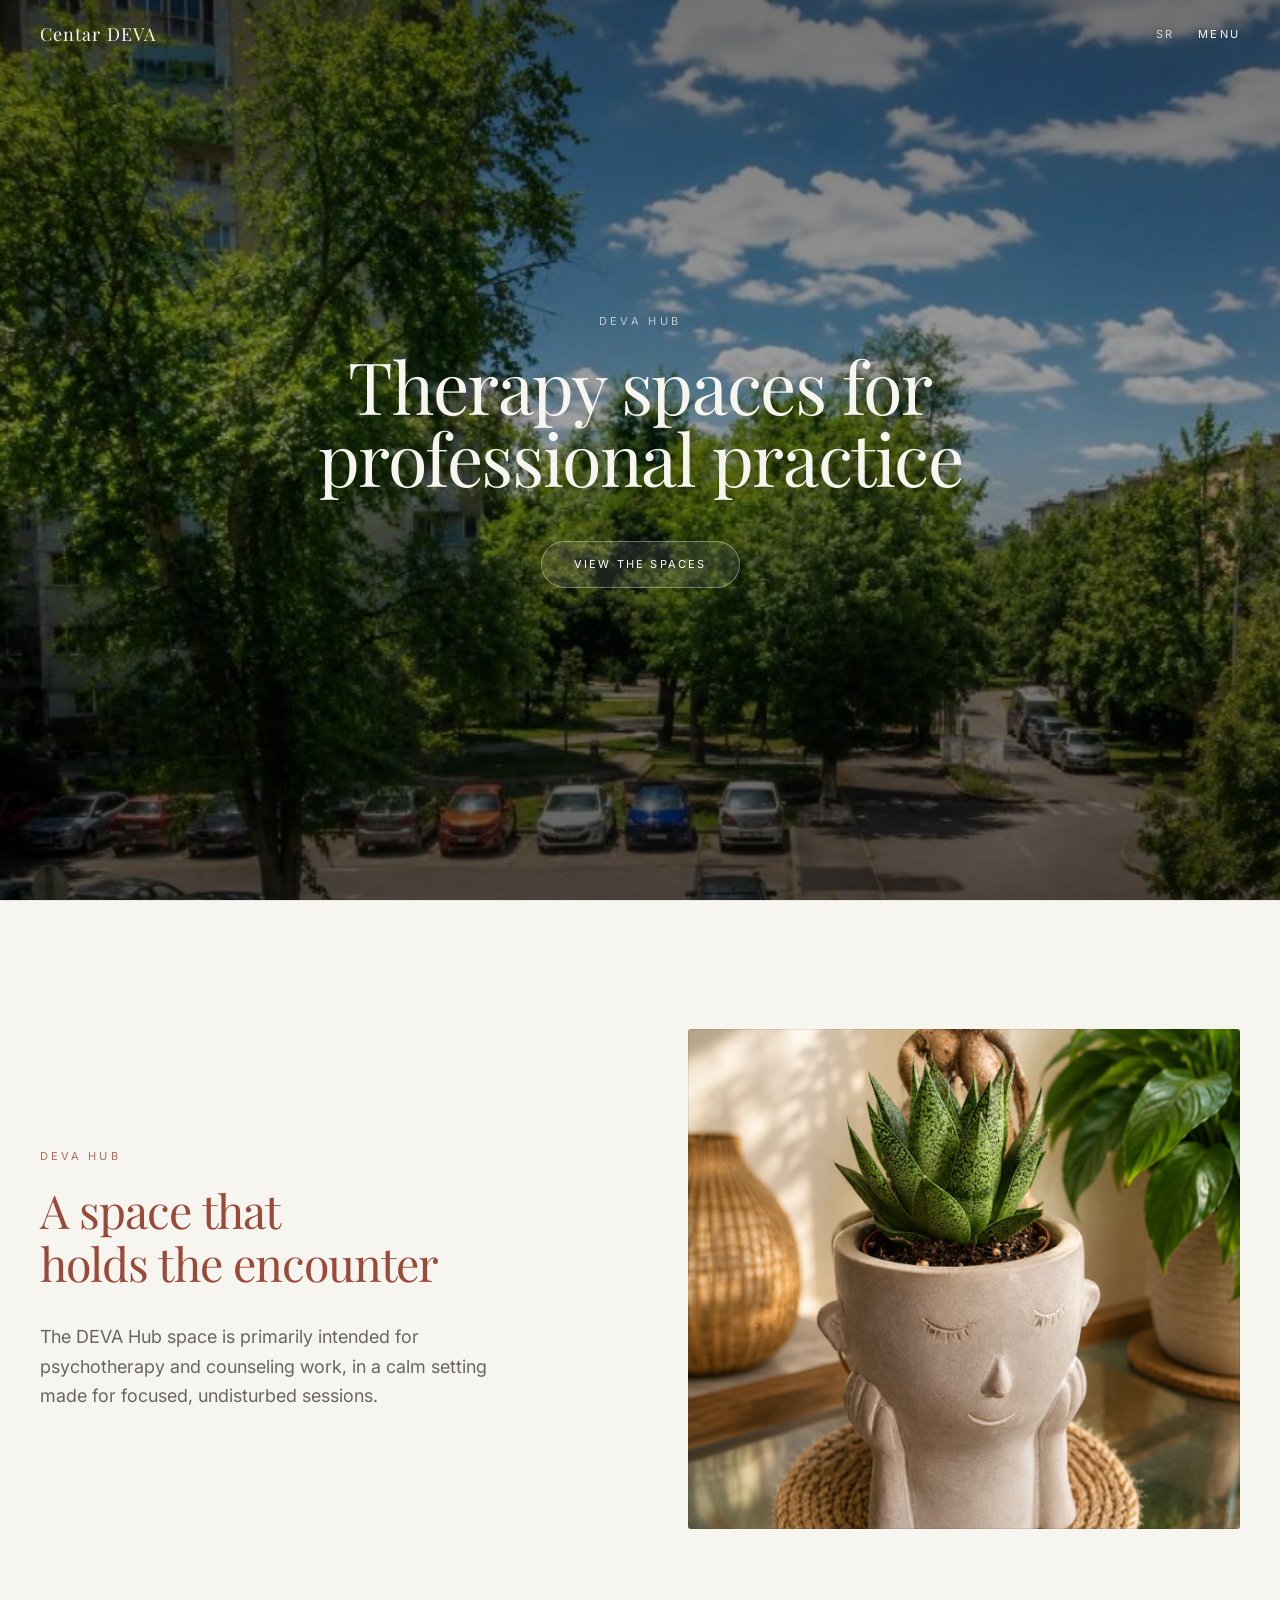
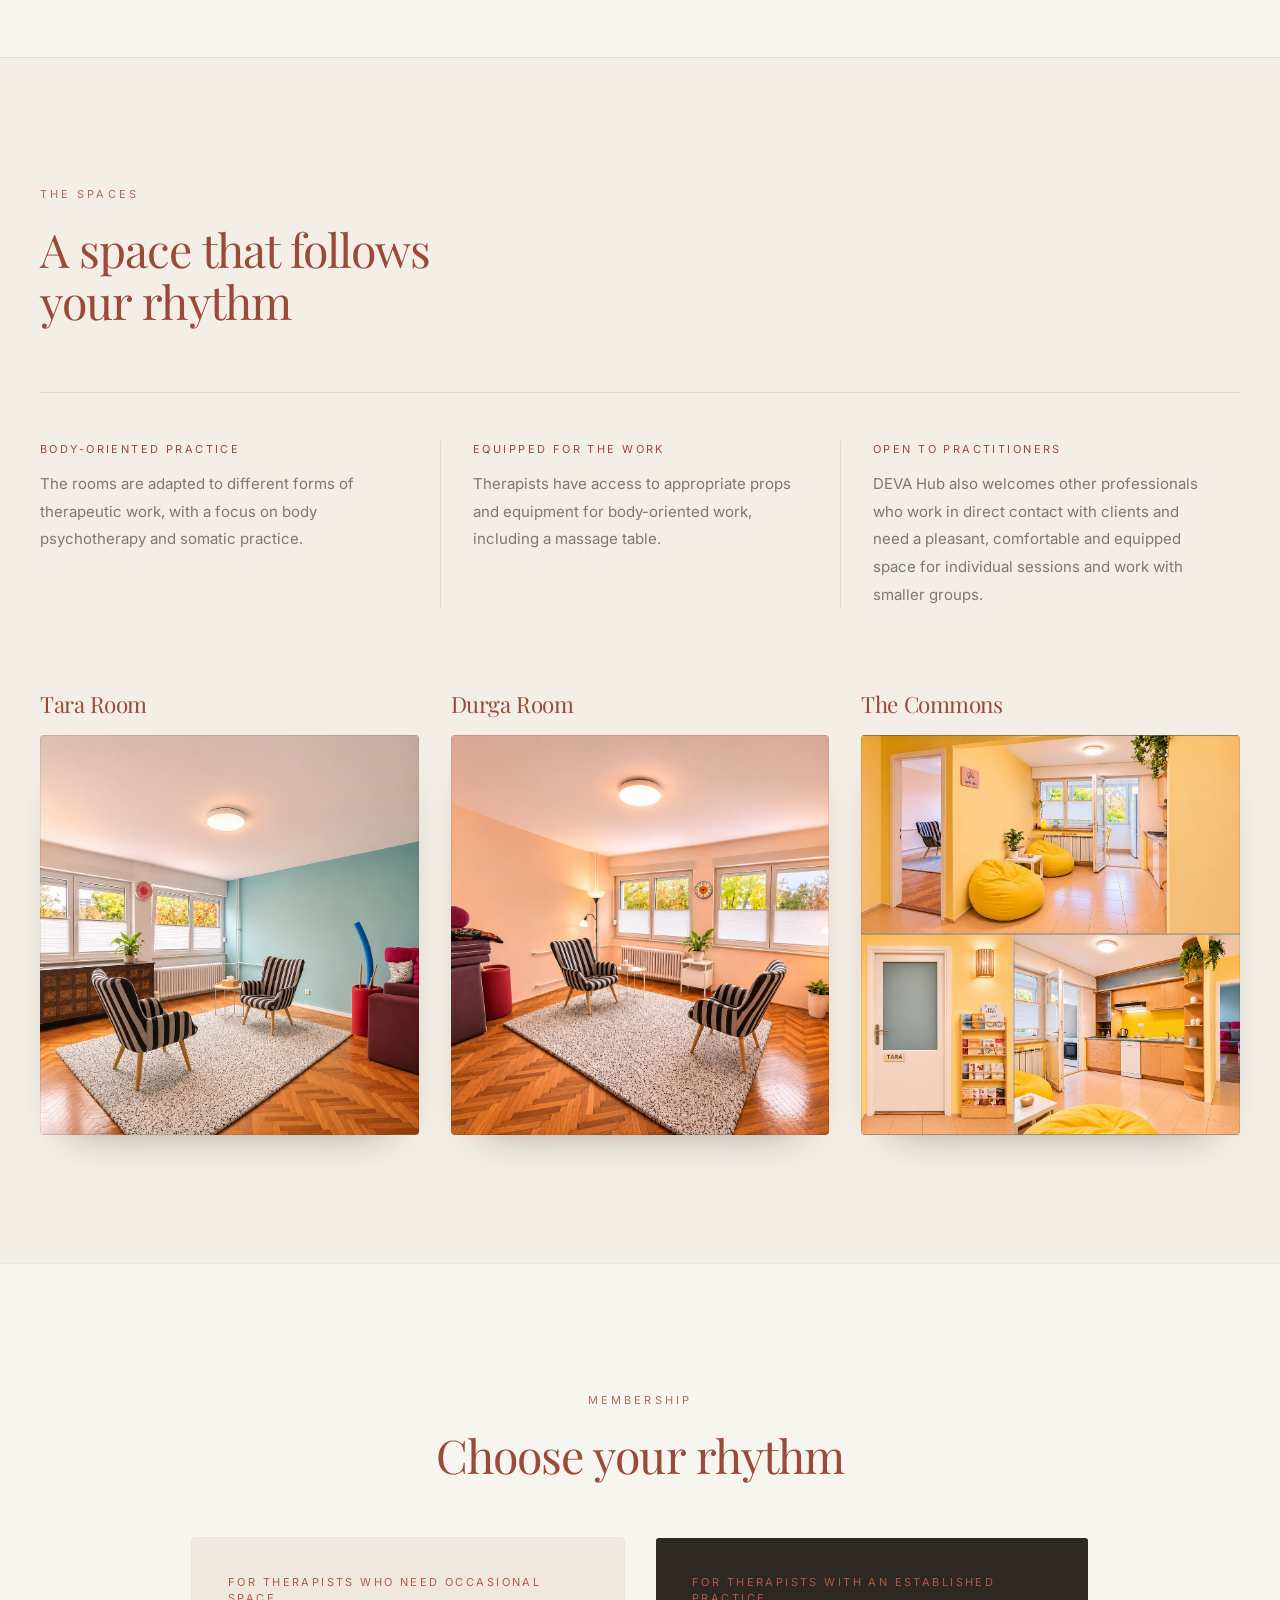
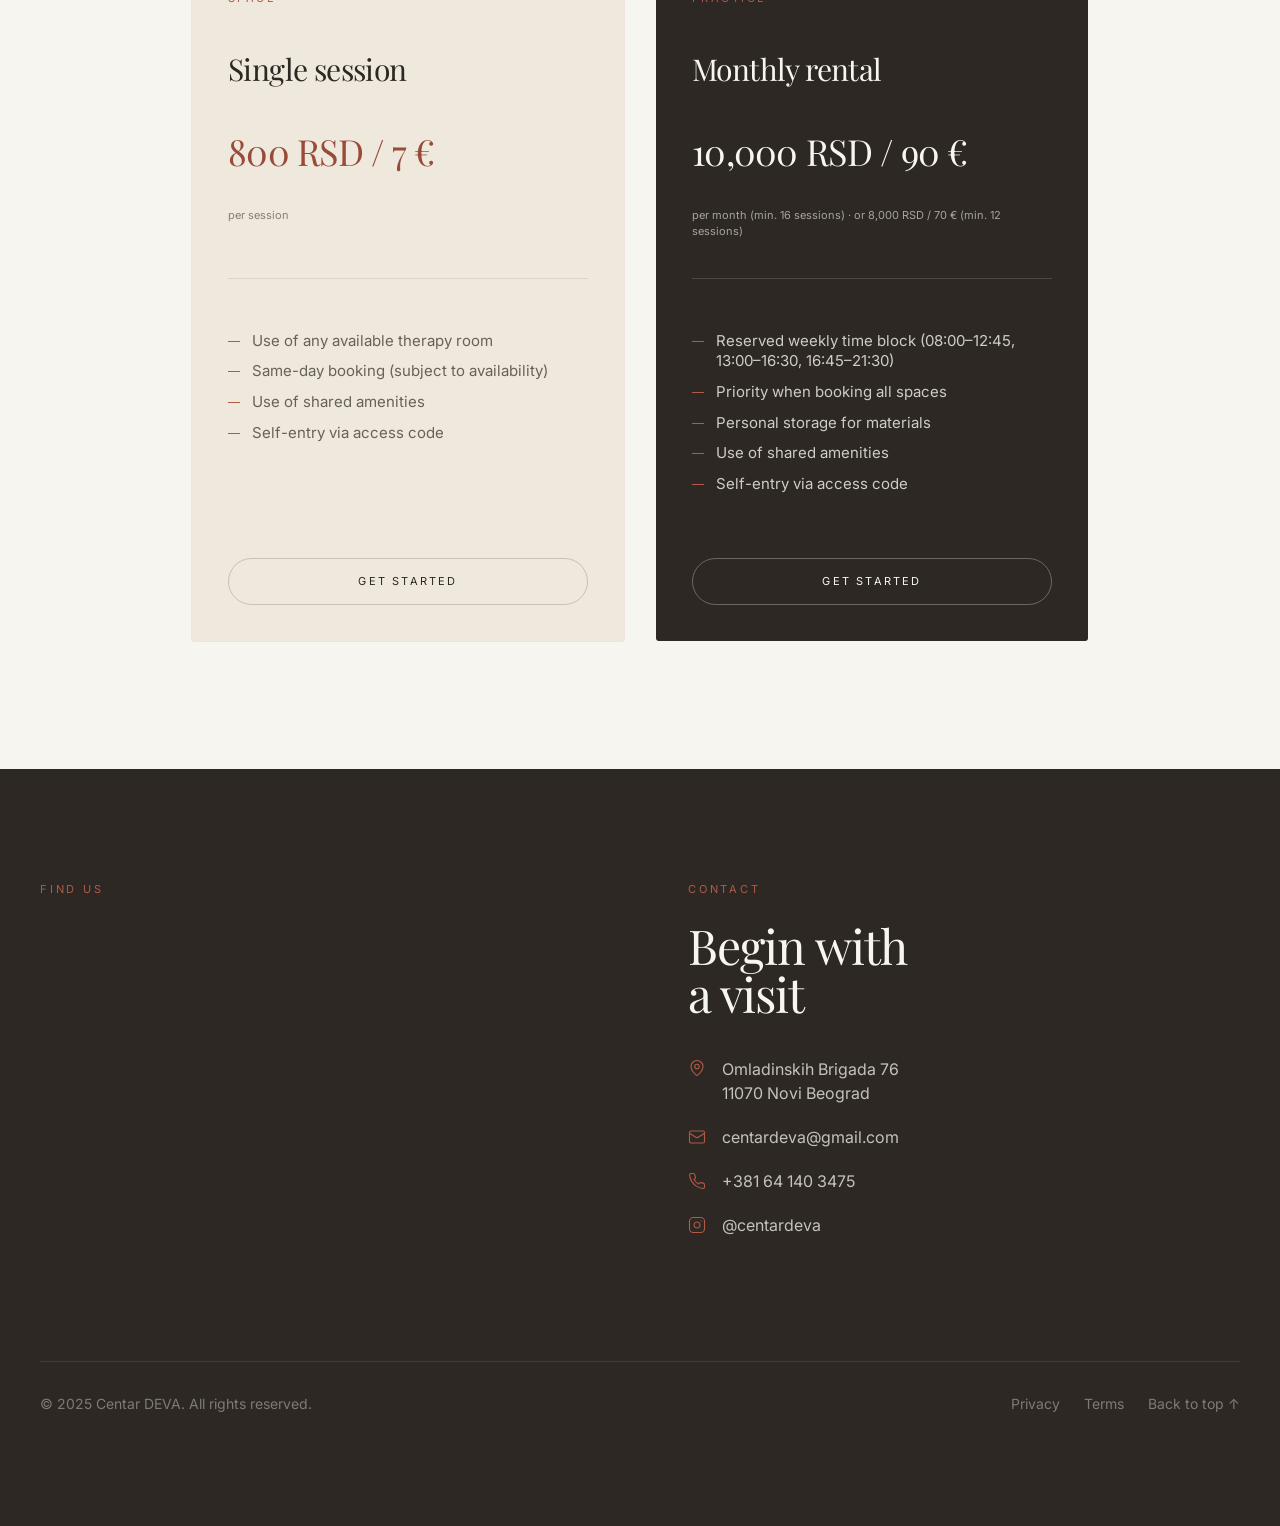
==== index.html @ 1ba081c2 "Sync from devacentar-private/public/website/ @ 4df4f39" ====
<!DOCTYPE html>
<!-- GENERATED by tools/build-website.mjs — edit assets/render.js or assets/i18n.js, then rebuild. -->
<html lang="en">
<head>
<meta charset="utf-8">
<meta name="viewport" content="width=device-width, initial-scale=1.0">
<title>DEVA Hub · Therapy spaces for professional practice</title>
<meta name="description" content="DEVA Hub provides dedicated therapy and counseling rooms for practitioners, psychotherapists, and small therapeutic groups in Novi Beograd.">
<meta property="og:title" content="DEVA Hub · Therapy spaces for professional practice">
<meta property="og:description" content="DEVA Hub provides dedicated therapy and counseling rooms for practitioners, psychotherapists, and small therapeutic groups in Novi Beograd.">
<meta property="og:image" content="assets/img/logo.png">
<meta property="og:type" content="website">
<meta property="og:site_name" content="DEVA Hub">
<meta name="twitter:card" content="summary_large_image">
<meta name="twitter:title" content="DEVA Hub · Therapy spaces for professional practice">
<meta name="twitter:description" content="DEVA Hub provides dedicated therapy and counseling rooms for practitioners, psychotherapists, and small therapeutic groups in Novi Beograd.">
<link rel="icon" type="image/png" href="assets/img/logo.png">
<link rel="preconnect" href="https://fonts.googleapis.com">
<link rel="preconnect" href="https://fonts.gstatic.com" crossorigin>
<link rel="stylesheet" href="https://fonts.googleapis.com/css2?family=Playfair+Display:ital,wght@0,400;0,500;0,600;0,700;1,400;1,500&family=Inter:wght@300;400;500&display=swap">
<link rel="stylesheet" href="assets/app.css">
<style>[hidden]{display:none!important}</style>
<script type="application/ld+json">{"@context":"https://schema.org","@type":"Organization","name":"Centar DEVA","logo":"assets/img/logo.png"}</script>
</head>
<body>
<div id="root"><div class="bg-[#F7F5F0] min-h-screen"><nav data-nav class="fixed top-0 left-0 right-0 z-50 transition-all duration-700 ease-out bg-transparent"><div class="max-w-[1400px] mx-auto flex items-center justify-between px-6 md:px-10 py-5 opacity-100"><a href="#" data-tone-top="text-[#F7F5F0]" data-tone-scrolled="text-[#2D2824]" class="font-display text-lg tracking-[0.06em] transition-colors duration-500 text-[#F7F5F0]">Centar DEVA</a><div class="flex items-center gap-6"><button data-lang-toggle data-tone-top="text-[#F7F5F0]/80" data-tone-scrolled="text-[#2D2824]/70" class="font-body text-[11px] tracking-[0.2em] uppercase transition-colors duration-500 hover:text-[#B05A47] text-[#F7F5F0]/80">SR</button><button data-menu-open data-tone-top="text-[#F7F5F0]" data-tone-scrolled="text-[#2D2824]" class="font-body text-[11px] tracking-[0.2em] uppercase transition-colors duration-500 hover:text-[#B05A47] text-[#F7F5F0]">Menu</button></div></div></nav><div data-menu hidden class="fixed inset-0 z-[100] bg-[#F7F5F0]/95 backdrop-blur-xl flex flex-col items-center justify-center"><div class="absolute top-6 right-6 md:right-10 flex items-center gap-6"><button data-lang-toggle class="font-body text-sm tracking-widest uppercase text-[#2D2824] hover:text-[#9A4A38] transition-colors">SR</button><button data-menu-close aria-label="Close" class="text-[#2D2824] hover:text-[#9A4A38] transition-colors"><svg xmlns="http://www.w3.org/2000/svg" width="24" height="24" viewBox="0 0 24 24" fill="none" stroke="currentColor" stroke-width="1.5" stroke-linecap="round" stroke-linejoin="round" class="lucide lucide-x"><path d="M18 6 6 18"></path><path d="m6 6 12 12"></path></svg></button></div><div class="flex flex-col items-center gap-10"><button data-menu-item data-delay="0" data-scroll-to="#spaces" class="font-display text-4xl md:text-5xl text-[#2D2824] hover:text-[#9A4A38] transition-colors duration-500 tracking-tight">Spaces</button><button data-menu-item data-delay="0.08" data-scroll-to="#membership" class="font-display text-4xl md:text-5xl text-[#2D2824] hover:text-[#9A4A38] transition-colors duration-500 tracking-tight">Membership</button><button data-menu-item data-delay="0.16" data-scroll-to="#contact" class="font-display text-4xl md:text-5xl text-[#2D2824] hover:text-[#9A4A38] transition-colors duration-500 tracking-tight">Contact</button></div></div><section class="relative h-screen w-full overflow-hidden"><div data-parallax class="absolute inset-0 will-change-transform" style="transform: translateY(0px);"><img src="assets/img/hero.jpg" alt="Sunlit street scene near the therapy space" class="w-full h-[120%] object-cover"><div class="absolute inset-0 bg-gradient-to-b from-black/55 via-black/35 to-black/65"></div></div><div class="relative z-10 flex flex-col items-center justify-center h-full px-6 text-center opacity-100"><p data-intro="20,1,0" class="mb-5 font-body tracking-[0.3em] uppercase text-[11px] text-[#F7F5F0]/70">DEVA Hub</p><h1 data-intro="30,1.2,0" class="leading-[1.05] max-w-4xl [font-family:'Playfair_Display',_Georgia,_'Times_New_Roman',_serif] font-normal text-[#F7F5F0] text-4xl sm:text-5xl md:text-6xl lg:text-7xl" style="letter-spacing: -0.02em;">Therapy spaces for<br>professional practice</h1><button data-intro="20,1,0.7" data-scroll-to="#spaces" class="mt-12 px-8 py-3.5 font-body text-[11px] tracking-[0.2em] uppercase rounded-full bg-white/10 text-white border border-white/35 transition-all duration-500 hover:bg-transparent hover:border-white/60">View the Spaces</button></div></section><section class="border-t border-[#EBE8E3] bg-[#F7F5F0]"><div data-reveal-group="philosophy" data-margin="-100px" class="max-w-[1400px] mx-auto px-6 md:px-10 py-24 md:py-32"><div class="grid grid-cols-1 lg:grid-cols-2 gap-14 lg:gap-24 items-center"><div data-reveal="30,1,0,philosophy"><div class=""><p class="font-body text-[#9A4A38]/80 text-[11px] tracking-[0.28em] uppercase mb-5">DEVA Hub</p><h2 class="font-display text-[#9A4A38] text-3xl md:text-[2.35rem] lg:text-[2.9rem] leading-[1.14]" style="letter-spacing: -0.02em;">A space that<br>holds the encounter</h2></div><p class="mt-8 font-body text-[#2D2824]/70 text-lg leading-relaxed max-w-md">The DEVA Hub space is primarily intended for psychotherapy and counseling work, in a calm setting made for focused, undisturbed sessions.</p></div><div class="relative overflow-hidden rounded-[3px]" data-reveal="30,1,0.2,philosophy"><img src="assets/img/philosophy.jpg" alt="Warm interior of the DEVA Hub therapy space" class="w-full h-[340px] md:h-[440px] lg:h-[500px] object-cover"><div class="absolute inset-0 ring-1 ring-inset ring-[#2D2824]/10 pointer-events-none"></div></div></div></div></section><section id="spaces" class="border-t border-[#E7DFD1] bg-[#F4EFE6]"><div data-reveal-group="spaces" data-margin="-100px" class="max-w-[1400px] mx-auto px-6 md:px-10 py-24 md:py-32"><div data-reveal="26,1,0,spaces"><div class=""><p class="font-body text-[#9A4A38]/80 text-[11px] tracking-[0.28em] uppercase mb-5">The Spaces</p><h2 class="font-display text-[#9A4A38] text-3xl md:text-[2.35rem] lg:text-[2.9rem] leading-[1.14]" style="letter-spacing: -0.02em;">A space that follows<br>your rhythm</h2></div></div><div class="mt-14 md:mt-16 grid grid-cols-1 sm:grid-cols-3 gap-10 md:gap-0 border-t border-[#2D2824]/10 pt-10 md:pt-12" data-reveal="20,1,0.2,spaces"><div class="md:px-8 md:pl-0"><h3 class="font-body text-[11px] tracking-[0.22em] uppercase text-[#9A4A38] mb-3">Body-oriented practice</h3><p class="font-body text-[#2D2824]/60 text-[15px] leading-[1.85] max-w-sm">The rooms are adapted to different forms of therapeutic work, with a focus on body psychotherapy and somatic practice.</p></div><div class="md:px-8 md:border-l md:border-[#2D2824]/10"><h3 class="font-body text-[11px] tracking-[0.22em] uppercase text-[#9A4A38] mb-3">Equipped for the work</h3><p class="font-body text-[#2D2824]/60 text-[15px] leading-[1.85] max-w-sm">Therapists have access to appropriate props and equipment for body-oriented work, including a massage table.</p></div><div class="md:px-8 md:border-l md:border-[#2D2824]/10"><h3 class="font-body text-[11px] tracking-[0.22em] uppercase text-[#9A4A38] mb-3">Open to practitioners</h3><p class="font-body text-[#2D2824]/60 text-[15px] leading-[1.85] max-w-sm">DEVA Hub also welcomes other professionals who work in direct contact with clients and need a pleasant, comfortable and equipped space for individual sessions and work with smaller groups.</p></div></div><div class="mt-16 md:mt-20 grid grid-cols-1 sm:grid-cols-2 lg:grid-cols-3 gap-10 md:gap-8"><div class="group" data-reveal="24,1,0.3,spaces"><h3 class="font-display text-[#9A4A38] text-xl md:text-[1.4rem] leading-snug mb-4" style="letter-spacing: -0.02em;">Tara Room</h3><div class="relative overflow-hidden rounded-[4px] bg-[#EDE5D8] shadow-[0_22px_45px_-32px_rgba(45,40,36,0.55)]"><img src="assets/img/space-1.jpg" alt="Tara Room" class="w-full h-[280px] md:h-[340px] lg:h-[400px] object-cover transition-transform duration-1000 ease-out group-hover:scale-[1.04]"><div class="absolute inset-0 ring-1 ring-inset ring-[#2D2824]/10 pointer-events-none"></div></div></div><div class="group" data-reveal="24,1,0.42,spaces"><h3 class="font-display text-[#9A4A38] text-xl md:text-[1.4rem] leading-snug mb-4" style="letter-spacing: -0.02em;">Durga Room</h3><div class="relative overflow-hidden rounded-[4px] bg-[#EDE5D8] shadow-[0_22px_45px_-32px_rgba(45,40,36,0.55)]"><img src="assets/img/space-2.jpg" alt="Durga Room" class="w-full h-[280px] md:h-[340px] lg:h-[400px] object-cover transition-transform duration-1000 ease-out group-hover:scale-[1.04]"><div class="absolute inset-0 ring-1 ring-inset ring-[#2D2824]/10 pointer-events-none"></div></div></div><div class="group" data-reveal="24,1,0.54,spaces"><h3 class="font-display text-[#9A4A38] text-xl md:text-[1.4rem] leading-snug mb-4" style="letter-spacing: -0.02em;">The Commons</h3><div class="relative overflow-hidden rounded-[4px] bg-[#EDE5D8] shadow-[0_22px_45px_-32px_rgba(45,40,36,0.55)]"><img src="assets/img/space-3.jpg" alt="The Commons" class="w-full h-[280px] md:h-[340px] lg:h-[400px] object-cover transition-transform duration-1000 ease-out group-hover:scale-[1.04]"><div class="absolute inset-0 ring-1 ring-inset ring-[#2D2824]/10 pointer-events-none"></div></div></div></div></div></section><section id="membership" class="border-t border-[#EBE8E3] bg-[#F7F5F0]"><div data-reveal-group="membership" data-margin="-100px" class="max-w-[1400px] mx-auto px-6 md:px-10 py-24 md:py-32"><div class="mb-12 md:mb-14" data-reveal="30,1,0,membership"><div class="text-center"><p class="font-body text-[#9A4A38]/80 text-[11px] tracking-[0.28em] uppercase mb-5">Membership</p><h2 class="font-display text-[#9A4A38] text-3xl md:text-[2.35rem] lg:text-[2.9rem] leading-[1.14]" style="letter-spacing: -0.02em;">Choose your rhythm</h2></div></div><div class="grid grid-cols-1 md:grid-cols-2 gap-6 lg:gap-8 max-w-4xl mx-auto md:grid-rows-[auto_auto_auto_auto_auto_1fr_auto]"><div class="rounded-[3px] p-7 md:p-9 flex flex-col md:grid md:grid-rows-subgrid md:row-span-7 bg-[#EFE8DC] ring-1 ring-[#9A4A38]/10" data-reveal="30,0.9,0,membership"><p class="font-body text-[11px] tracking-[0.22em] uppercase mb-3 text-[#B05A47]">For therapists who need occasional space</p><h3 class="font-display text-2xl md:text-3xl leading-tight" style="letter-spacing: -0.02em;">Single session</h3><div class="mt-3 font-display text-3xl md:text-4xl leading-none text-[#9A4A38]" style="letter-spacing: -0.02em;">800 RSD / 7 €</div><div class="font-body text-[11px] mt-1 leading-[1.5] text-[#2D2824]/55">per session</div><div class="w-full border-t mt-1.5 border-[#2D2824]/10"></div><ul class="space-y-2.5 mt-5"><li class="flex items-start gap-3"><span class="mt-2.5 w-3 h-px flex-shrink-0 bg-[#B05A47]"></span><span class="font-body text-[15px] leading-snug text-[#2D2824]/70">Use of any available therapy room</span></li><li class="flex items-start gap-3"><span class="mt-2.5 w-3 h-px flex-shrink-0 bg-[#B05A47]"></span><span class="font-body text-[15px] leading-snug text-[#2D2824]/70">Same-day booking (subject to availability)</span></li><li class="flex items-start gap-3"><span class="mt-2.5 w-3 h-px flex-shrink-0 bg-[#B05A47]"></span><span class="font-body text-[15px] leading-snug text-[#2D2824]/70">Use of shared amenities</span></li><li class="flex items-start gap-3"><span class="mt-2.5 w-3 h-px flex-shrink-0 bg-[#B05A47]"></span><span class="font-body text-[15px] leading-snug text-[#2D2824]/70">Self-entry via access code</span></li></ul><a href="#contact" data-scroll-to="#contact" class="mt-8 w-full py-3.5 rounded-full font-body text-[11px] tracking-[0.2em] uppercase text-center transition-colors duration-500 block border border-[#2D2824]/20 text-[#2D2824] hover:bg-[#2D2824] hover:text-[#F7F5F0] hover:border-[#2D2824]">Get Started</a></div><div class="rounded-[3px] p-7 md:p-9 flex flex-col md:grid md:grid-rows-subgrid md:row-span-7 bg-[#2D2824] text-[#F7F5F0]" data-reveal="30,0.9,0.15,membership"><p class="font-body text-[11px] tracking-[0.22em] uppercase mb-3 text-[#B05A47]">For therapists with an established practice</p><h3 class="font-display text-2xl md:text-3xl leading-tight" style="letter-spacing: -0.02em;">Monthly rental</h3><div class="mt-3 font-display text-3xl md:text-4xl leading-none text-[#F7F5F0]" style="letter-spacing: -0.02em;">10,000 RSD / 90 €</div><div class="font-body text-[11px] mt-1 leading-[1.5] text-[#F7F5F0]/60">per month (min. 16 sessions) · or 8,000 RSD / 70 € (min. 12 sessions)</div><div class="w-full border-t mt-1.5 border-[#F7F5F0]/15"></div><ul class="space-y-2.5 mt-5"><li class="flex items-start gap-3"><span class="mt-2.5 w-3 h-px flex-shrink-0 bg-[#B05A47]"></span><span class="font-body text-[15px] leading-snug text-[#F7F5F0]/80">Reserved weekly time block (08:00–12:45, 13:00–16:30, 16:45–21:30)</span></li><li class="flex items-start gap-3"><span class="mt-2.5 w-3 h-px flex-shrink-0 bg-[#B05A47]"></span><span class="font-body text-[15px] leading-snug text-[#F7F5F0]/80">Priority when booking all spaces</span></li><li class="flex items-start gap-3"><span class="mt-2.5 w-3 h-px flex-shrink-0 bg-[#B05A47]"></span><span class="font-body text-[15px] leading-snug text-[#F7F5F0]/80">Personal storage for materials</span></li><li class="flex items-start gap-3"><span class="mt-2.5 w-3 h-px flex-shrink-0 bg-[#B05A47]"></span><span class="font-body text-[15px] leading-snug text-[#F7F5F0]/80">Use of shared amenities</span></li><li class="flex items-start gap-3"><span class="mt-2.5 w-3 h-px flex-shrink-0 bg-[#B05A47]"></span><span class="font-body text-[15px] leading-snug text-[#F7F5F0]/80">Self-entry via access code</span></li></ul><a href="#contact" data-scroll-to="#contact" class="mt-8 w-full py-3.5 rounded-full font-body text-[11px] tracking-[0.2em] uppercase text-center transition-colors duration-500 block border border-[#F7F5F0]/30 text-[#F7F5F0] hover:border-[#F7F5F0]/60">Get Started</a></div></div></div></section><footer id="contact" class="bg-[#2D2824] text-[#F7F5F0]"><div data-reveal-group="footer" data-margin="-80px" class="max-w-[1400px] mx-auto px-6 md:px-10 py-20 md:py-28"><div class="grid grid-cols-1 lg:grid-cols-2 gap-16 lg:gap-24"><div data-reveal="30,1,0,footer"><p class="font-body text-[#B05A47] text-[11px] tracking-[0.25em] uppercase mb-6">Find Us</p><div class="rounded-[3px] overflow-hidden h-[300px] md:h-[360px] bg-[#2D2824] relative"><iframe title="Centar DEVA Location" src="https://maps.google.com/maps?q=Omladinskih%20Brigada%2076%2011070%20Novi%20Beograd&amp;z=15&amp;output=embed" class="w-full h-full border-0 grayscale opacity-70" loading="lazy"></iframe></div></div><div class="flex flex-col justify-between" data-reveal="30,1,0.2,footer"><div><p class="font-body text-[#B05A47] text-[11px] tracking-[0.25em] uppercase mb-6">Contact</p><h2 class="font-display text-3xl md:text-4xl lg:text-5xl leading-tight mb-10" style="letter-spacing: -0.02em;">Begin with<br>a visit</h2><div class="space-y-5"><a href="https://maps.google.com/?q=Omladinskih+Brigada+76+11070+Novi+Beograd" target="_blank" rel="noopener noreferrer" class="flex items-start gap-4 group"><svg xmlns="http://www.w3.org/2000/svg" width="18" height="18" viewBox="0 0 24 24" fill="none" stroke="currentColor" stroke-width="1.5" stroke-linecap="round" stroke-linejoin="round" class="lucide lucide-map-pin mt-0.5 text-[#B05A47] flex-shrink-0"><path d="M20 10c0 4.993-5.539 10.193-7.399 11.799a1 1 0 0 1-1.202 0C9.539 20.193 4 14.993 4 10a8 8 0 0 1 16 0"></path><circle cx="12" cy="10" r="3"></circle></svg><span class="font-body text-base text-[#F7F5F0]/75 group-hover:text-[#F7F5F0] transition-colors duration-500">Omladinskih Brigada 76<br>11070 Novi Beograd</span></a><a href="mailto:centardeva@gmail.com" class="flex items-center gap-4 group"><svg xmlns="http://www.w3.org/2000/svg" width="18" height="18" viewBox="0 0 24 24" fill="none" stroke="currentColor" stroke-width="1.5" stroke-linecap="round" stroke-linejoin="round" class="lucide lucide-mail text-[#B05A47] flex-shrink-0"><rect width="20" height="16" x="2" y="4" rx="2"></rect><path d="m22 7-8.97 5.7a1.94 1.94 0 0 1-2.06 0L2 7"></path></svg><span class="font-body text-base text-[#F7F5F0]/75 group-hover:text-[#F7F5F0] transition-colors duration-500">centardeva@gmail.com</span></a><a href="tel:+381641403475" class="flex items-center gap-4 group"><svg xmlns="http://www.w3.org/2000/svg" width="18" height="18" viewBox="0 0 24 24" fill="none" stroke="currentColor" stroke-width="1.5" stroke-linecap="round" stroke-linejoin="round" class="lucide lucide-phone text-[#B05A47] flex-shrink-0"><path d="M22 16.92v3a2 2 0 0 1-2.18 2 19.79 19.79 0 0 1-8.63-3.07 19.5 19.5 0 0 1-6-6 19.79 19.79 0 0 1-3.07-8.67A2 2 0 0 1 4.11 2h3a2 2 0 0 1 2 1.72 12.84 12.84 0 0 0 .7 2.81 2 2 0 0 1-.45 2.11L8.09 9.91a16 16 0 0 0 6 6l1.27-1.27a2 2 0 0 1 2.11-.45 12.84 12.84 0 0 0 2.81.7A2 2 0 0 1 22 16.92z"></path></svg><span class="font-body text-base text-[#F7F5F0]/75 group-hover:text-[#F7F5F0] transition-colors duration-500">+381 64 140 3475</span></a><a href="https://instagram.com" target="_blank" rel="noopener noreferrer" class="flex items-center gap-4 group"><svg xmlns="http://www.w3.org/2000/svg" width="18" height="18" viewBox="0 0 24 24" fill="none" stroke="currentColor" stroke-width="1.5" stroke-linecap="round" stroke-linejoin="round" class="lucide lucide-instagram text-[#B05A47] flex-shrink-0"><rect width="20" height="20" x="2" y="2" rx="5" ry="5"></rect><path d="M16 11.37A4 4 0 1 1 12.63 8 4 4 0 0 1 16 11.37z"></path><line x1="17.5" x2="17.51" y1="6.5" y2="6.5"></line></svg><span class="font-body text-base text-[#F7F5F0]/75 group-hover:text-[#F7F5F0] transition-colors duration-500">@centardeva</span></a></div></div></div></div><div class="mt-20 pt-8 border-t border-[#F7F5F0]/10 flex flex-col sm:flex-row items-center justify-between gap-4"><p class="font-body text-sm text-[#F7F5F0]/40">© 2025 Centar DEVA. All rights reserved.</p><div class="flex items-center gap-6"><button data-modal-open="privacy" class="font-body text-sm text-[#F7F5F0]/40 hover:text-[#F7F5F0]/70 transition-colors duration-500">Privacy</button><button data-modal-open="terms" class="font-body text-sm text-[#F7F5F0]/40 hover:text-[#F7F5F0]/70 transition-colors duration-500">Terms</button><button data-scroll-top class="font-body text-sm text-[#F7F5F0]/40 hover:text-[#F7F5F0]/70 transition-colors duration-500">Back to top ↑</button></div></div></div><div data-modal="terms" hidden class="fixed inset-0 z-[200] bg-[#262A22]/80 backdrop-blur-sm flex items-start md:items-center justify-center p-4 md:p-8 overflow-y-auto"><div data-modal-panel class="bg-[#F5F4EE] text-[#262A22] rounded-[6px] w-full max-w-2xl my-8 relative"><div class="sticky top-0 bg-[#F5F4EE] flex items-center justify-between px-8 md:px-10 pt-8 pb-4 border-b border-[#DDE0D5] rounded-t-[6px]"><div><p class="font-body text-[#5A7048] text-xs tracking-widest uppercase mb-1">Last updated: 23.8.2026.</p><h2 class="font-display text-2xl md:text-3xl" style="letter-spacing: -0.02em;">Terms of Use</h2></div><button data-modal-close aria-label="Close" class="text-[#262A22] hover:text-[#5A7048] transition-colors duration-500 flex-shrink-0 ml-4"><svg xmlns="http://www.w3.org/2000/svg" width="22" height="22" viewBox="0 0 24 24" fill="none" stroke="currentColor" stroke-width="1.5" stroke-linecap="round" stroke-linejoin="round" class="lucide lucide-x"><path d="M18 6 6 18"></path><path d="m6 6 12 12"></path></svg></button></div><div class="px-8 md:px-10 py-8 max-h-[60vh] overflow-y-auto"><p class="font-body text-sm md:text-base text-[#262A22]/70 mb-8 leading-relaxed">Welcome to the DEVA Hub website, a therapy space operated by Centar DEVA. By using this website and booking a space, you accept the following terms of use.</p><div class="space-y-6"><div><h3 class="font-display text-lg mb-2 text-[#262A22]">1. Purpose of the space</h3><p class="font-body text-sm md:text-base text-[#262A22]/70 leading-relaxed whitespace-pre-line">DEVA Hub is a space intended for psychotherapeutic, counseling, educational, and other professional work in the field of mental health and personal development.

The space may be used for:

- individual therapy sessions,
- work with couples and families,
- small therapy and educational groups,
- supervision,
- workshops and professional meetings.

Users are obliged to use the space in accordance with its purpose and with respect for other tenants.</p></div><div><h3 class="font-display text-lg mb-2 text-[#262A22]">2. Reservations</h3><p class="font-body text-sm md:text-base text-[#262A22]/70 leading-relaxed whitespace-pre-line">Reservations are made through the website or by arrangement with the centar DEVA team.

A reservation is confirmed only after the availability of the time slot is confirmed.

Permanent tenants have priority when booking their contracted time slots.</p></div><div><h3 class="font-display text-lg mb-2 text-[#262A22]">3. Payment</h3><p class="font-body text-sm md:text-base text-[#262A22]/70 leading-relaxed whitespace-pre-line">Individual sessions and monthly rentals are paid according to the current price list.

Monthly rental implies booking the same time slot once a week during the month.</p></div><div><h3 class="font-display text-lg mb-2 text-[#262A22]">4. Cancellation</h3><p class="font-body text-sm md:text-base text-[#262A22]/70 leading-relaxed whitespace-pre-line">An individual session can be cancelled no later than 24 hours in advance.

In case of later cancellation or no-show, the booking is considered used, unless otherwise agreed.</p></div><div><h3 class="font-display text-lg mb-2 text-[#262A22]">5. Use of the space</h3><p class="font-body text-sm md:text-base text-[#262A22]/70 leading-relaxed whitespace-pre-line">The user is responsible for:

- respecting the reserved time,
- leaving the space tidy,
- careful use of furniture and equipment,
- preserving the privacy of other users.

It is not allowed to:

- smoke in the space (except in a specially designated area),
- bring in hazardous materials,
- engage in activities that disturb the work of other tenants.</p></div><div><h3 class="font-display text-lg mb-2 text-[#262A22]">6. Liability</h3><p class="font-body text-sm md:text-base text-[#262A22]/70 leading-relaxed whitespace-pre-line">Centar DEVA is not responsible for personal belongings left in the space.

The user is liable for any damage caused by intentional or careless use of the space or equipment.</p></div><div><h3 class="font-display text-lg mb-2 text-[#262A22]">7. Privacy</h3><p class="font-body text-sm md:text-base text-[#262A22]/70 leading-relaxed whitespace-pre-line">Centar DEVA respects the privacy of its users. Personal data is processed in accordance with the Privacy Policy published on the website.</p></div><div><h3 class="font-display text-lg mb-2 text-[#262A22]">8. Changes to the terms</h3><p class="font-body text-sm md:text-base text-[#262A22]/70 leading-relaxed whitespace-pre-line">Centar DEVA reserves the right to change these terms of use at any time. All changes will be published on this page and take effect on the date of publication.</p></div><div><h3 class="font-display text-lg mb-2 text-[#262A22]">9. Contact</h3><p class="font-body text-sm md:text-base text-[#262A22]/70 leading-relaxed whitespace-pre-line">For any questions regarding reservations or use of the space, you can contact us via:

E-mail: centardeva@gmail.com

Phone: +381641403475</p></div></div></div></div></div><div data-modal="privacy" hidden class="fixed inset-0 z-[200] bg-[#262A22]/80 backdrop-blur-sm flex items-start md:items-center justify-center p-4 md:p-8 overflow-y-auto"><div data-modal-panel class="bg-[#F5F4EE] text-[#262A22] rounded-[6px] w-full max-w-2xl my-8 relative"><div class="sticky top-0 bg-[#F5F4EE] flex items-center justify-between px-8 md:px-10 pt-8 pb-4 border-b border-[#DDE0D5] rounded-t-[6px]"><div><p class="font-body text-[#5A7048] text-xs tracking-widest uppercase mb-1">Last updated: 23.8.2026.</p><h2 class="font-display text-2xl md:text-3xl" style="letter-spacing: -0.02em;">Privacy Policy</h2></div><button data-modal-close aria-label="Close" class="text-[#262A22] hover:text-[#5A7048] transition-colors duration-500 flex-shrink-0 ml-4"><svg xmlns="http://www.w3.org/2000/svg" width="22" height="22" viewBox="0 0 24 24" fill="none" stroke="currentColor" stroke-width="1.5" stroke-linecap="round" stroke-linejoin="round" class="lucide lucide-x"><path d="M18 6 6 18"></path><path d="m6 6 12 12"></path></svg></button></div><div class="px-8 md:px-10 py-8 max-h-[60vh] overflow-y-auto"><p class="font-body text-sm md:text-base text-[#262A22]/70 mb-8 leading-relaxed">Centar DEVA, operator of DEVA Hub, respects your privacy and is committed to protecting your personal data. This Privacy Policy explains how we collect, use, and protect your information.</p><div class="space-y-6"><div><h3 class="font-display text-lg mb-2 text-[#262A22]">1. Data we collect</h3><p class="font-body text-sm md:text-base text-[#262A22]/70 leading-relaxed whitespace-pre-line">We collect the following types of personal data:

- Contact information: name, email address, and phone number provided when making a reservation or inquiry.
- Booking information: reserved dates, times, and selected spaces.
- Communication records: correspondence via email or phone.

We do not collect sensitive data related to the therapeutic work conducted in the space.</p></div><div><h3 class="font-display text-lg mb-2 text-[#262A22]">2. Purpose of data processing</h3><p class="font-body text-sm md:text-base text-[#262A22]/70 leading-relaxed whitespace-pre-line">Your personal data is used exclusively for:

- confirming and managing reservations,
- communication regarding bookings and use of the space,
- billing and payment processing,
- informing you about important changes to our services.

Your data will not be used for marketing purposes without your explicit consent.</p></div><div><h3 class="font-display text-lg mb-2 text-[#262A22]">3. Legal basis</h3><p class="font-body text-sm md:text-base text-[#262A22]/70 leading-relaxed whitespace-pre-line">We process your personal data on the basis of:

- the performance of a contract (reservation and use of the space),
- our legitimate interest in managing the business,
- your consent where applicable.

You may withdraw your consent at any time.</p></div><div><h3 class="font-display text-lg mb-2 text-[#262A22]">4. Data sharing</h3><p class="font-body text-sm md:text-base text-[#262A22]/70 leading-relaxed whitespace-pre-line">Centar DEVA does not sell or rent your personal data. Your data may be shared with third parties only when necessary for:

- processing payments,
- fulfilling legal obligations,
- protecting our legal rights.

All third parties are obligated to protect your data in accordance with applicable law.</p></div><div><h3 class="font-display text-lg mb-2 text-[#262A22]">5. Data retention</h3><p class="font-body text-sm md:text-base text-[#262A22]/70 leading-relaxed whitespace-pre-line">Your personal data is retained only for as long as necessary to fulfill the purposes for which it was collected, including legal, accounting, and tax requirements.

After this period, the data is securely deleted or anonymized.</p></div><div><h3 class="font-display text-lg mb-2 text-[#262A22]">6. Data security</h3><p class="font-body text-sm md:text-base text-[#262A22]/70 leading-relaxed whitespace-pre-line">We implement appropriate technical and organizational measures to protect your personal data from unauthorized access, loss, or misuse.

Access to personal data is limited to authorized personnel only.</p></div><div><h3 class="font-display text-lg mb-2 text-[#262A22]">7. Your rights</h3><p class="font-body text-sm md:text-base text-[#262A22]/70 leading-relaxed whitespace-pre-line">You have the right to:

- access your personal data,
- request correction of inaccurate data,
- request deletion of your data,
- withdraw consent at any time,
- file a complaint with the competent authority.

To exercise these rights, please contact us using the details below.</p></div><div><h3 class="font-display text-lg mb-2 text-[#262A22]">8. Cookies</h3><p class="font-body text-sm md:text-base text-[#262A22]/70 leading-relaxed whitespace-pre-line">Our website may use basic cookies to ensure proper functionality. We do not use cookies for tracking or advertising purposes.</p></div><div><h3 class="font-display text-lg mb-2 text-[#262A22]">9. Changes to this policy</h3><p class="font-body text-sm md:text-base text-[#262A22]/70 leading-relaxed whitespace-pre-line">Centar DEVA reserves the right to update this Privacy Policy at any time. All changes will be published on this page and take effect on the date of publication.</p></div><div><h3 class="font-display text-lg mb-2 text-[#262A22]">10. Contact</h3><p class="font-body text-sm md:text-base text-[#262A22]/70 leading-relaxed whitespace-pre-line">For any questions regarding your personal data or this Privacy Policy, you can contact us via:

E-mail: centardeva@gmail.com

Phone: +381641403475</p></div></div></div></div></div></footer></div></div>
<script src="assets/i18n.js"></script>
<script src="assets/render.js"></script>
<script src="assets/site.js"></script>
</body>
</html>
---- assets/app.css ----
@import"https://fonts.googleapis.com/css2?family=Albert+Sans:wght@300;400;500;600;700&family=Cormorant:wght@300;400;500;600;700&family=Fredoka:wght@300;400;500;600;700&family=Lato:wght@300;400;700&family=Open+Sans:wght@300;400;500;600;700&family=Raleway:wght@300;400;500;600;700&family=Playfair+Display:wght@400;500;600;700&display=swap";*,:before,:after{--tw-border-spacing-x: 0;--tw-border-spacing-y: 0;--tw-translate-x: 0;--tw-translate-y: 0;--tw-rotate: 0;--tw-skew-x: 0;--tw-skew-y: 0;--tw-scale-x: 1;--tw-scale-y: 1;--tw-pan-x: ;--tw-pan-y: ;--tw-pinch-zoom: ;--tw-scroll-snap-strictness: proximity;--tw-gradient-from-position: ;--tw-gradient-via-position: ;--tw-gradient-to-position: ;--tw-ordinal: ;--tw-slashed-zero: ;--tw-numeric-figure: ;--tw-numeric-spacing: ;--tw-numeric-fraction: ;--tw-ring-inset: ;--tw-ring-offset-width: 0px;--tw-ring-offset-color: #fff;--tw-ring-color: rgb(59 130 246 / .5);--tw-ring-offset-shadow: 0 0 #0000;--tw-ring-shadow: 0 0 #0000;--tw-shadow: 0 0 #0000;--tw-shadow-colored: 0 0 #0000;--tw-blur: ;--tw-brightness: ;--tw-contrast: ;--tw-grayscale: ;--tw-hue-rotate: ;--tw-invert: ;--tw-saturate: ;--tw-sepia: ;--tw-drop-shadow: ;--tw-backdrop-blur: ;--tw-backdrop-brightness: ;--tw-backdrop-contrast: ;--tw-backdrop-grayscale: ;--tw-backdrop-hue-rotate: ;--tw-backdrop-invert: ;--tw-backdrop-opacity: ;--tw-backdrop-saturate: ;--tw-backdrop-sepia: ;--tw-contain-size: ;--tw-contain-layout: ;--tw-contain-paint: ;--tw-contain-style: }::backdrop{--tw-border-spacing-x: 0;--tw-border-spacing-y: 0;--tw-translate-x: 0;--tw-translate-y: 0;--tw-rotate: 0;--tw-skew-x: 0;--tw-skew-y: 0;--tw-scale-x: 1;--tw-scale-y: 1;--tw-pan-x: ;--tw-pan-y: ;--tw-pinch-zoom: ;--tw-scroll-snap-strictness: proximity;--tw-gradient-from-position: ;--tw-gradient-via-position: ;--tw-gradient-to-position: ;--tw-ordinal: ;--tw-slashed-zero: ;--tw-numeric-figure: ;--tw-numeric-spacing: ;--tw-numeric-fraction: ;--tw-ring-inset: ;--tw-ring-offset-width: 0px;--tw-ring-offset-color: #fff;--tw-ring-color: rgb(59 130 246 / .5);--tw-ring-offset-shadow: 0 0 #0000;--tw-ring-shadow: 0 0 #0000;--tw-shadow: 0 0 #0000;--tw-shadow-colored: 0 0 #0000;--tw-blur: ;--tw-brightness: ;--tw-contrast: ;--tw-grayscale: ;--tw-hue-rotate: ;--tw-invert: ;--tw-saturate: ;--tw-sepia: ;--tw-drop-shadow: ;--tw-backdrop-blur: ;--tw-backdrop-brightness: ;--tw-backdrop-contrast: ;--tw-backdrop-grayscale: ;--tw-backdrop-hue-rotate: ;--tw-backdrop-invert: ;--tw-backdrop-opacity: ;--tw-backdrop-saturate: ;--tw-backdrop-sepia: ;--tw-contain-size: ;--tw-contain-layout: ;--tw-contain-paint: ;--tw-contain-style: }*,:before,:after{box-sizing:border-box;border-width:0;border-style:solid;border-color:#e5e7eb}:before,:after{--tw-content: ""}html,:host{line-height:1.5;-webkit-text-size-adjust:100%;-moz-tab-size:4;-o-tab-size:4;tab-size:4;font-family:ui-sans-serif,system-ui,sans-serif,"Apple Color Emoji","Segoe UI Emoji",Segoe UI Symbol,"Noto Color Emoji";font-feature-settings:normal;font-variation-settings:normal;-webkit-tap-highlight-color:transparent}body{margin:0;line-height:inherit}hr{height:0;color:inherit;border-top-width:1px}abbr:where([title]){-webkit-text-decoration:underline dotted;text-decoration:underline dotted}h1,h2,h3,h4,h5,h6{font-size:inherit;font-weight:inherit}a{color:inherit;text-decoration:inherit}b,strong{font-weight:bolder}code,kbd,samp,pre{font-family:var(--font-mono);font-feature-settings:normal;font-variation-settings:normal;font-size:1em}small{font-size:80%}sub,sup{font-size:75%;line-height:0;position:relative;vertical-align:baseline}sub{bottom:-.25em}sup{top:-.5em}table{text-indent:0;border-color:inherit;border-collapse:collapse}button,input,optgroup,select,textarea{font-family:inherit;font-feature-settings:inherit;font-variation-settings:inherit;font-size:100%;font-weight:inherit;line-height:inherit;letter-spacing:inherit;color:inherit;margin:0;padding:0}button,select{text-transform:none}button,input:where([type=button]),input:where([type=reset]),input:where([type=submit]){-webkit-appearance:button;background-color:transparent;background-image:none}:-moz-focusring{outline:auto}:-moz-ui-invalid{box-shadow:none}progress{vertical-align:baseline}::-webkit-inner-spin-button,::-webkit-outer-spin-button{height:auto}[type=search]{-webkit-appearance:textfield;outline-offset:-2px}::-webkit-search-decoration{-webkit-appearance:none}::-webkit-file-upload-button{-webkit-appearance:button;font:inherit}summary{display:list-item}blockquote,dl,dd,h1,h2,h3,h4,h5,h6,hr,figure,p,pre{margin:0}fieldset{margin:0;padding:0}legend{padding:0}ol,ul,menu{list-style:none;margin:0;padding:0}dialog{padding:0}textarea{resize:vertical}input::-moz-placeholder,textarea::-moz-placeholder{opacity:1;color:#9ca3af}input::placeholder,textarea::placeholder{opacity:1;color:#9ca3af}button,[role=button]{cursor:pointer}:disabled{cursor:default}img,svg,video,canvas,audio,iframe,embed,object{display:block;vertical-align:middle}img,video{max-width:100%;height:auto}[hidden]:where(:not([hidden=until-found])){display:none}:root{--background: 43 33% 95%;--foreground: 26 11% 16%;--card: 43 33% 95%;--card-foreground: 26 11% 16%;--popover: 43 33% 95%;--popover-foreground: 26 11% 16%;--primary: 11 43% 48%;--primary-foreground: 43 33% 95%;--secondary: 40 17% 91%;--secondary-foreground: 26 11% 16%;--muted: 40 17% 91%;--muted-foreground: 26 8% 35%;--accent: 11 43% 48%;--accent-foreground: 43 33% 95%;--destructive: 0 84.2% 60.2%;--destructive-foreground: 0 0% 98%;--border: 40 17% 91%;--input: 40 17% 91%;--ring: 11 43% 48%;--chart-1: 11 43% 48%;--chart-2: 26 11% 30%;--chart-3: 26 11% 16%;--chart-4: 20 10% 70%;--chart-5: 11 43% 48%;--radius: .5rem;--font-heading: "Playfair Display", Georgia, "Times New Roman", serif;--font-body: "Inter", ui-sans-serif, system-ui, sans-serif;--font-display: "Playfair Display", Georgia, "Times New Roman", serif;--font-mono: ui-monospace, SFMono-Regular, Menlo, Monaco, Consolas, "Liberation Mono", "Courier New", monospace;--sidebar-background: 0 0% 98%;--sidebar-foreground: 240 5.3% 26.1%;--sidebar-primary: 240 5.9% 10%;--sidebar-primary-foreground: 0 0% 98%;--sidebar-accent: 240 4.8% 95.9%;--sidebar-accent-foreground: 240 5.9% 10%;--sidebar-border: 220 13% 91%;--sidebar-ring: 217.2 91.2% 59.8%}.dark{--background: 0 0% 3.9%;--foreground: 0 0% 98%;--card: 0 0% 3.9%;--card-foreground: 0 0% 98%;--popover: 0 0% 3.9%;--popover-foreground: 0 0% 98%;--primary: 0 0% 98%;--primary-foreground: 0 0% 9%;--secondary: 0 0% 14.9%;--secondary-foreground: 0 0% 98%;--muted: 0 0% 14.9%;--muted-foreground: 0 0% 63.9%;--accent: 0 0% 14.9%;--accent-foreground: 0 0% 98%;--destructive: 0 62.8% 30.6%;--destructive-foreground: 0 0% 98%;--border: 0 0% 14.9%;--input: 0 0% 14.9%;--ring: 0 0% 83.1%;--chart-1: 220 70% 50%;--chart-2: 160 60% 45%;--chart-3: 30 80% 55%;--chart-4: 280 65% 60%;--chart-5: 340 75% 55%;--sidebar-background: 240 5.9% 10%;--sidebar-foreground: 240 4.8% 95.9%;--sidebar-primary: 224.3 76.3% 48%;--sidebar-primary-foreground: 0 0% 100%;--sidebar-accent: 240 3.7% 15.9%;--sidebar-accent-foreground: 240 4.8% 95.9%;--sidebar-border: 240 3.7% 15.9%;--sidebar-ring: 217.2 91.2% 59.8%}*{border-color:hsl(var(--border));outline-color:hsl(var(--ring) / .5)}body{background-color:hsl(var(--background));font-family:var(--font-body);color:hsl(var(--foreground))}.sr-only{position:absolute;width:1px;height:1px;padding:0;margin:-1px;overflow:hidden;clip:rect(0,0,0,0);white-space:nowrap;border-width:0}.pointer-events-none{pointer-events:none}.pointer-events-auto{pointer-events:auto}.visible{visibility:visible}.invisible{visibility:hidden}.fixed{position:fixed}.absolute{position:absolute}.relative{position:relative}.sticky{position:sticky}.inset-0{top:0;right:0;bottom:0;left:0}.inset-x-0{left:0;right:0}.inset-y-0{top:0;bottom:0}.-bottom-12{bottom:-3rem}.-left-12{left:-3rem}.-right-12{right:-3rem}.-top-12{top:-3rem}.bottom-0{bottom:0}.left-0{left:0}.left-1{left:.25rem}.left-1\/2{left:50%}.left-2{left:.5rem}.left-3{left:.75rem}.left-\[50\%\]{left:50%}.right-0{right:0}.right-1{right:.25rem}.right-2{right:.5rem}.right-3{right:.75rem}.right-4{right:1rem}.right-6{right:1.5rem}.top-0{top:0}.top-1\.5{top:.375rem}.top-1\/2{top:50%}.top-2{top:.5rem}.top-3\.5{top:.875rem}.top-4{top:1rem}.top-6{top:1.5rem}.top-\[1px\]{top:1px}.top-\[50\%\]{top:50%}.top-\[60\%\]{top:60%}.top-full{top:100%}.z-10{z-index:10}.z-20{z-index:20}.z-50{z-index:50}.z-\[100\]{z-index:100}.z-\[1\]{z-index:1}.z-\[200\]{z-index:200}.-mx-1{margin-left:-.25rem;margin-right:-.25rem}.mx-2{margin-left:.5rem;margin-right:.5rem}.mx-3\.5{margin-left:.875rem;margin-right:.875rem}.mx-auto{margin-left:auto;margin-right:auto}.my-0\.5{margin-top:.125rem;margin-bottom:.125rem}.my-1{margin-top:.25rem;margin-bottom:.25rem}.my-8{margin-top:2rem;margin-bottom:2rem}.-ml-4{margin-left:-1rem}.-mt-4{margin-top:-1rem}.mb-1{margin-bottom:.25rem}.mb-10{margin-bottom:2.5rem}.mb-12{margin-bottom:3rem}.mb-2{margin-bottom:.5rem}.mb-3{margin-bottom:.75rem}.mb-4{margin-bottom:1rem}.mb-5{margin-bottom:1.25rem}.mb-6{margin-bottom:1.5rem}.mb-8{margin-bottom:2rem}.ml-1{margin-left:.25rem}.ml-4{margin-left:1rem}.ml-auto{margin-left:auto}.mr-1{margin-right:.25rem}.mr-2{margin-right:.5rem}.mt-0\.5{margin-top:.125rem}.mt-1{margin-top:.25rem}.mt-1\.5{margin-top:.375rem}.mt-12{margin-top:3rem}.mt-14{margin-top:3.5rem}.mt-16{margin-top:4rem}.mt-2{margin-top:.5rem}.mt-2\.5{margin-top:.625rem}.mt-20{margin-top:5rem}.mt-24{margin-top:6rem}.mt-3{margin-top:.75rem}.mt-4{margin-top:1rem}.mt-5{margin-top:1.25rem}.mt-6{margin-top:1.5rem}.mt-8{margin-top:2rem}.mt-auto{margin-top:auto}.block{display:block}.inline{display:inline}.flex{display:flex}.inline-flex{display:inline-flex}.table{display:table}.grid{display:grid}.hidden{display:none}.aspect-square{aspect-ratio:1 / 1}.aspect-video{aspect-ratio:16 / 9}.size-4{width:1rem;height:1rem}.h-0\.5{height:.125rem}.h-1\.5{height:.375rem}.h-10{height:2.5rem}.h-11{height:2.75rem}.h-12{height:3rem}.h-14{height:3.5rem}.h-16{height:4rem}.h-2{height:.5rem}.h-2\.5{height:.625rem}.h-3{height:.75rem}.h-3\.5{height:.875rem}.h-36{height:9rem}.h-4{height:1rem}.h-5{height:1.25rem}.h-6{height:1.5rem}.h-7{height:1.75rem}.h-8{height:2rem}.h-9{height:2.25rem}.h-\[120\%\]{height:120%}.h-\[1px\]{height:1px}.h-\[280px\]{height:280px}.h-\[300px\]{height:300px}.h-\[340px\]{height:340px}.h-\[var\(--radix-navigation-menu-viewport-height\)\]{height:var(--radix-navigation-menu-viewport-height)}.h-\[var\(--radix-select-trigger-height\)\]{height:var(--radix-select-trigger-height)}.h-auto{height:auto}.h-full{height:100%}.h-px{height:1px}.h-screen{height:100vh}.h-svh{height:100svh}.max-h-96{max-height:24rem}.max-h-\[300px\]{max-height:300px}.max-h-\[60vh\]{max-height:60vh}.max-h-screen{max-height:100vh}.min-h-0{min-height:0px}.min-h-\[2rem\]{min-height:2rem}.min-h-\[60px\]{min-height:60px}.min-h-screen{min-height:100vh}.min-h-svh{min-height:100svh}.w-0{width:0px}.w-1{width:.25rem}.w-10{width:2.5rem}.w-14{width:3.5rem}.w-16{width:4rem}.w-2{width:.5rem}.w-2\.5{width:.625rem}.w-3{width:.75rem}.w-3\.5{width:.875rem}.w-3\/4{width:75%}.w-36{width:9rem}.w-4{width:1rem}.w-5{width:1.25rem}.w-6{width:1.5rem}.w-64{width:16rem}.w-7{width:1.75rem}.w-72{width:18rem}.w-8{width:2rem}.w-9{width:2.25rem}.w-\[--sidebar-width\]{width:var(--sidebar-width)}.w-\[100px\]{width:100px}.w-\[140px\]{width:140px}.w-\[1px\]{width:1px}.w-auto{width:auto}.w-full{width:100%}.w-max{width:-moz-max-content;width:max-content}.w-px{width:1px}.min-w-0{min-width:0px}.min-w-10{min-width:2.5rem}.min-w-5{min-width:1.25rem}.min-w-8{min-width:2rem}.min-w-9{min-width:2.25rem}.min-w-\[10rem\]{min-width:10rem}.min-w-\[12rem\]{min-width:12rem}.min-w-\[8rem\]{min-width:8rem}.min-w-\[var\(--radix-select-trigger-width\)\]{min-width:var(--radix-select-trigger-width)}.max-w-2xl{max-width:42rem}.max-w-4xl{max-width:56rem}.max-w-\[--skeleton-width\]{max-width:var(--skeleton-width)}.max-w-\[1400px\]{max-width:1400px}.max-w-lg{max-width:32rem}.max-w-max{max-width:-moz-max-content;max-width:max-content}.max-w-md{max-width:28rem}.max-w-sm{max-width:24rem}.flex-1{flex:1 1 0%}.flex-shrink-0,.shrink-0{flex-shrink:0}.grow{flex-grow:1}.grow-0{flex-grow:0}.basis-full{flex-basis:100%}.caption-bottom{caption-side:bottom}.border-collapse{border-collapse:collapse}.-translate-x-1\/2{--tw-translate-x: -50%;transform:translate(var(--tw-translate-x),var(--tw-translate-y)) rotate(var(--tw-rotate)) skew(var(--tw-skew-x)) skewY(var(--tw-skew-y)) scaleX(var(--tw-scale-x)) scaleY(var(--tw-scale-y))}.-translate-x-px{--tw-translate-x: -1px;transform:translate(var(--tw-translate-x),var(--tw-translate-y)) rotate(var(--tw-rotate)) skew(var(--tw-skew-x)) skewY(var(--tw-skew-y)) scaleX(var(--tw-scale-x)) scaleY(var(--tw-scale-y))}.-translate-y-1\/2{--tw-translate-y: -50%;transform:translate(var(--tw-translate-x),var(--tw-translate-y)) rotate(var(--tw-rotate)) skew(var(--tw-skew-x)) skewY(var(--tw-skew-y)) scaleX(var(--tw-scale-x)) scaleY(var(--tw-scale-y))}.translate-x-\[-50\%\]{--tw-translate-x: -50%;transform:translate(var(--tw-translate-x),var(--tw-translate-y)) rotate(var(--tw-rotate)) skew(var(--tw-skew-x)) skewY(var(--tw-skew-y)) scaleX(var(--tw-scale-x)) scaleY(var(--tw-scale-y))}.translate-x-px{--tw-translate-x: 1px;transform:translate(var(--tw-translate-x),var(--tw-translate-y)) rotate(var(--tw-rotate)) skew(var(--tw-skew-x)) skewY(var(--tw-skew-y)) scaleX(var(--tw-scale-x)) scaleY(var(--tw-scale-y))}.translate-y-\[-50\%\]{--tw-translate-y: -50%;transform:translate(var(--tw-translate-x),var(--tw-translate-y)) rotate(var(--tw-rotate)) skew(var(--tw-skew-x)) skewY(var(--tw-skew-y)) scaleX(var(--tw-scale-x)) scaleY(var(--tw-scale-y))}.rotate-45{--tw-rotate: 45deg;transform:translate(var(--tw-translate-x),var(--tw-translate-y)) rotate(var(--tw-rotate)) skew(var(--tw-skew-x)) skewY(var(--tw-skew-y)) scaleX(var(--tw-scale-x)) scaleY(var(--tw-scale-y))}.rotate-90{--tw-rotate: 90deg;transform:translate(var(--tw-translate-x),var(--tw-translate-y)) rotate(var(--tw-rotate)) skew(var(--tw-skew-x)) skewY(var(--tw-skew-y)) scaleX(var(--tw-scale-x)) scaleY(var(--tw-scale-y))}.transform{transform:translate(var(--tw-translate-x),var(--tw-translate-y)) rotate(var(--tw-rotate)) skew(var(--tw-skew-x)) skewY(var(--tw-skew-y)) scaleX(var(--tw-scale-x)) scaleY(var(--tw-scale-y))}@keyframes pulse{50%{opacity:.5}}.animate-pulse{animation:pulse 2s cubic-bezier(.4,0,.6,1) infinite}@keyframes spin{to{transform:rotate(360deg)}}.animate-spin{animation:spin 1s linear infinite}.cursor-default{cursor:default}.cursor-pointer{cursor:pointer}.touch-none{touch-action:none}.select-none{-webkit-user-select:none;-moz-user-select:none;user-select:none}.list-inside{list-style-position:inside}.list-decimal{list-style-type:decimal}.list-disc{list-style-type:disc}.list-none{list-style-type:none}.grid-cols-1{grid-template-columns:repeat(1,minmax(0,1fr))}.grid-cols-2{grid-template-columns:repeat(2,minmax(0,1fr))}.flex-row{flex-direction:row}.flex-col{flex-direction:column}.flex-col-reverse{flex-direction:column-reverse}.flex-wrap{flex-wrap:wrap}.items-start{align-items:flex-start}.items-end{align-items:flex-end}.items-center{align-items:center}.items-stretch{align-items:stretch}.justify-center{justify-content:center}.justify-between{justify-content:space-between}.gap-1{gap:.25rem}.gap-1\.5{gap:.375rem}.gap-10{gap:2.5rem}.gap-14{gap:3.5rem}.gap-16{gap:4rem}.gap-2{gap:.5rem}.gap-3{gap:.75rem}.gap-4{gap:1rem}.gap-6{gap:1.5rem}.space-x-1>:not([hidden])~:not([hidden]){--tw-space-x-reverse: 0;margin-right:calc(.25rem * var(--tw-space-x-reverse));margin-left:calc(.25rem * calc(1 - var(--tw-space-x-reverse)))}.space-x-3>:not([hidden])~:not([hidden]){--tw-space-x-reverse: 0;margin-right:calc(.75rem * var(--tw-space-x-reverse));margin-left:calc(.75rem * calc(1 - var(--tw-space-x-reverse)))}.space-x-4>:not([hidden])~:not([hidden]){--tw-space-x-reverse: 0;margin-right:calc(1rem * var(--tw-space-x-reverse));margin-left:calc(1rem * calc(1 - var(--tw-space-x-reverse)))}.space-y-1>:not([hidden])~:not([hidden]){--tw-space-y-reverse: 0;margin-top:calc(.25rem * calc(1 - var(--tw-space-y-reverse)));margin-bottom:calc(.25rem * var(--tw-space-y-reverse))}.space-y-1\.5>:not([hidden])~:not([hidden]){--tw-space-y-reverse: 0;margin-top:calc(.375rem * calc(1 - var(--tw-space-y-reverse)));margin-bottom:calc(.375rem * var(--tw-space-y-reverse))}.space-y-2>:not([hidden])~:not([hidden]){--tw-space-y-reverse: 0;margin-top:calc(.5rem * calc(1 - var(--tw-space-y-reverse)));margin-bottom:calc(.5rem * var(--tw-space-y-reverse))}.space-y-2\.5>:not([hidden])~:not([hidden]){--tw-space-y-reverse: 0;margin-top:calc(.625rem * calc(1 - var(--tw-space-y-reverse)));margin-bottom:calc(.625rem * var(--tw-space-y-reverse))}.space-y-3>:not([hidden])~:not([hidden]){--tw-space-y-reverse: 0;margin-top:calc(.75rem * calc(1 - var(--tw-space-y-reverse)));margin-bottom:calc(.75rem * var(--tw-space-y-reverse))}.space-y-4>:not([hidden])~:not([hidden]){--tw-space-y-reverse: 0;margin-top:calc(1rem * calc(1 - var(--tw-space-y-reverse)));margin-bottom:calc(1rem * var(--tw-space-y-reverse))}.space-y-5>:not([hidden])~:not([hidden]){--tw-space-y-reverse: 0;margin-top:calc(1.25rem * calc(1 - var(--tw-space-y-reverse)));margin-bottom:calc(1.25rem * var(--tw-space-y-reverse))}.space-y-6>:not([hidden])~:not([hidden]){--tw-space-y-reverse: 0;margin-top:calc(1.5rem * calc(1 - var(--tw-space-y-reverse)));margin-bottom:calc(1.5rem * var(--tw-space-y-reverse))}.overflow-auto{overflow:auto}.overflow-hidden{overflow:hidden}.overflow-y-auto{overflow-y:auto}.overflow-x-hidden{overflow-x:hidden}.whitespace-nowrap{white-space:nowrap}.whitespace-pre-line{white-space:pre-line}.break-words{overflow-wrap:break-word}.break-all{word-break:break-all}.rounded-2xl{border-radius:1rem}.rounded-\[2px\]{border-radius:2px}.rounded-\[3px\]{border-radius:3px}.rounded-\[4px\]{border-radius:4px}.rounded-\[6px\]{border-radius:6px}.rounded-\[inherit\]{border-radius:inherit}.rounded-full{border-radius:9999px}.rounded-lg{border-radius:var(--radius)}.rounded-md{border-radius:calc(var(--radius) - 2px)}.rounded-sm{border-radius:calc(var(--radius) - 4px)}.rounded-xl{border-radius:.75rem}.rounded-t-\[10px\]{border-top-left-radius:10px;border-top-right-radius:10px}.rounded-t-\[6px\]{border-top-left-radius:6px;border-top-right-radius:6px}.rounded-tl-sm{border-top-left-radius:calc(var(--radius) - 4px)}.border{border-width:1px}.border-0{border-width:0px}.border-2{border-width:2px}.border-4{border-width:4px}.border-\[1\.5px\]{border-width:1.5px}.border-y{border-top-width:1px;border-bottom-width:1px}.border-b{border-bottom-width:1px}.border-l{border-left-width:1px}.border-r{border-right-width:1px}.border-t{border-top-width:1px}.border-dashed{border-style:dashed}.border-\[\#2D2824\]\/10{border-color:#2d28241a}.border-\[\#2D2824\]\/20{border-color:#2d282433}.border-\[\#DDE0D5\]{--tw-border-opacity: 1;border-color:rgb(221 224 213 / var(--tw-border-opacity, 1))}.border-\[\#E7DFD1\]{--tw-border-opacity: 1;border-color:rgb(231 223 209 / var(--tw-border-opacity, 1))}.border-\[\#EBE8E3\]{--tw-border-opacity: 1;border-color:rgb(235 232 227 / var(--tw-border-opacity, 1))}.border-\[\#F7F5F0\]\/10{border-color:#f7f5f01a}.border-\[\#F7F5F0\]\/15{border-color:#f7f5f026}.border-\[\#F7F5F0\]\/30{border-color:#f7f5f04d}.border-\[--color-border\]{border-color:var(--color-border)}.border-border{border-color:hsl(var(--border))}.border-border\/50{border-color:hsl(var(--border) / .5)}.border-destructive{border-color:hsl(var(--destructive))}.border-destructive\/50{border-color:hsl(var(--destructive) / .5)}.border-input{border-color:hsl(var(--input))}.border-primary{border-color:hsl(var(--primary))}.border-primary\/50{border-color:hsl(var(--primary) / .5)}.border-sidebar-border{border-color:hsl(var(--sidebar-border))}.border-slate-100{--tw-border-opacity: 1;border-color:rgb(241 245 249 / var(--tw-border-opacity, 1))}.border-slate-200{--tw-border-opacity: 1;border-color:rgb(226 232 240 / var(--tw-border-opacity, 1))}.border-transparent{border-color:transparent}.border-white\/35{border-color:#ffffff59}.border-l-transparent{border-left-color:transparent}.border-t-slate-800{--tw-border-opacity: 1;border-top-color:rgb(30 41 59 / var(--tw-border-opacity, 1))}.border-t-transparent{border-top-color:transparent}.bg-\[\#262A22\]\/80{background-color:#262a22cc}.bg-\[\#2D2824\]{--tw-bg-opacity: 1;background-color:rgb(45 40 36 / var(--tw-bg-opacity, 1))}.bg-\[\#B05A47\]{--tw-bg-opacity: 1;background-color:rgb(176 90 71 / var(--tw-bg-opacity, 1))}.bg-\[\#EDE5D8\]{--tw-bg-opacity: 1;background-color:rgb(237 229 216 / var(--tw-bg-opacity, 1))}.bg-\[\#EFE8DC\]{--tw-bg-opacity: 1;background-color:rgb(239 232 220 / var(--tw-bg-opacity, 1))}.bg-\[\#F4EFE6\]{--tw-bg-opacity: 1;background-color:rgb(244 239 230 / var(--tw-bg-opacity, 1))}.bg-\[\#F5F4EE\]{--tw-bg-opacity: 1;background-color:rgb(245 244 238 / var(--tw-bg-opacity, 1))}.bg-\[\#F7F5F0\]{--tw-bg-opacity: 1;background-color:rgb(247 245 240 / var(--tw-bg-opacity, 1))}.bg-\[\#F7F5F0\]\/90{background-color:#f7f5f0e6}.bg-\[\#F7F5F0\]\/95{background-color:#f7f5f0f2}.bg-\[--color-bg\]{background-color:var(--color-bg)}.bg-accent{background-color:hsl(var(--accent))}.bg-background{background-color:hsl(var(--background))}.bg-black\/80{background-color:#000c}.bg-border{background-color:hsl(var(--border))}.bg-card{background-color:hsl(var(--card))}.bg-destructive{background-color:hsl(var(--destructive))}.bg-destructive\/10{background-color:hsl(var(--destructive) / .1)}.bg-foreground{background-color:hsl(var(--foreground))}.bg-muted{background-color:hsl(var(--muted))}.bg-muted\/50{background-color:hsl(var(--muted) / .5)}.bg-orange-100{--tw-bg-opacity: 1;background-color:rgb(255 237 213 / var(--tw-bg-opacity, 1))}.bg-orange-400{--tw-bg-opacity: 1;background-color:rgb(251 146 60 / var(--tw-bg-opacity, 1))}.bg-popover{background-color:hsl(var(--popover))}.bg-primary{background-color:hsl(var(--primary))}.bg-primary\/10{background-color:hsl(var(--primary) / .1)}.bg-primary\/20{background-color:hsl(var(--primary) / .2)}.bg-secondary{background-color:hsl(var(--secondary))}.bg-sidebar{background-color:hsl(var(--sidebar-background))}.bg-sidebar-border{background-color:hsl(var(--sidebar-border))}.bg-slate-100{--tw-bg-opacity: 1;background-color:rgb(241 245 249 / var(--tw-bg-opacity, 1))}.bg-slate-200{--tw-bg-opacity: 1;background-color:rgb(226 232 240 / var(--tw-bg-opacity, 1))}.bg-slate-50{--tw-bg-opacity: 1;background-color:rgb(248 250 252 / var(--tw-bg-opacity, 1))}.bg-transparent{background-color:transparent}.bg-white{--tw-bg-opacity: 1;background-color:rgb(255 255 255 / var(--tw-bg-opacity, 1))}.bg-white\/10{background-color:#ffffff1a}.bg-gradient-to-b{background-image:linear-gradient(to bottom,var(--tw-gradient-stops))}.from-black\/55{--tw-gradient-from: rgb(0 0 0 / .55) var(--tw-gradient-from-position);--tw-gradient-to: rgb(0 0 0 / 0) var(--tw-gradient-to-position);--tw-gradient-stops: var(--tw-gradient-from), var(--tw-gradient-to)}.from-white{--tw-gradient-from: #fff var(--tw-gradient-from-position);--tw-gradient-to: rgb(255 255 255 / 0) var(--tw-gradient-to-position);--tw-gradient-stops: var(--tw-gradient-from), var(--tw-gradient-to)}.via-black\/35{--tw-gradient-to: rgb(0 0 0 / 0) var(--tw-gradient-to-position);--tw-gradient-stops: var(--tw-gradient-from), rgb(0 0 0 / .35) var(--tw-gradient-via-position), var(--tw-gradient-to)}.to-black\/65{--tw-gradient-to: rgb(0 0 0 / .65) var(--tw-gradient-to-position)}.to-slate-50{--tw-gradient-to: #f8fafc var(--tw-gradient-to-position)}.fill-current{fill:currentColor}.fill-primary{fill:hsl(var(--primary))}.object-cover{-o-object-fit:cover;object-fit:cover}.p-0{padding:0}.p-1{padding:.25rem}.p-2{padding:.5rem}.p-3{padding:.75rem}.p-4{padding:1rem}.p-6{padding:1.5rem}.p-7{padding:1.75rem}.p-8{padding:2rem}.p-\[1px\]{padding:1px}.px-1{padding-left:.25rem;padding-right:.25rem}.px-1\.5{padding-left:.375rem;padding-right:.375rem}.px-2{padding-left:.5rem;padding-right:.5rem}.px-2\.5{padding-left:.625rem;padding-right:.625rem}.px-3{padding-left:.75rem;padding-right:.75rem}.px-4{padding-left:1rem;padding-right:1rem}.px-6{padding-left:1.5rem;padding-right:1.5rem}.px-8{padding-left:2rem;padding-right:2rem}.py-0\.5{padding-top:.125rem;padding-bottom:.125rem}.py-1{padding-top:.25rem;padding-bottom:.25rem}.py-1\.5{padding-top:.375rem;padding-bottom:.375rem}.py-2{padding-top:.5rem;padding-bottom:.5rem}.py-20{padding-top:5rem;padding-bottom:5rem}.py-24{padding-top:6rem;padding-bottom:6rem}.py-3{padding-top:.75rem;padding-bottom:.75rem}.py-3\.5{padding-top:.875rem;padding-bottom:.875rem}.py-4{padding-top:1rem;padding-bottom:1rem}.py-5{padding-top:1.25rem;padding-bottom:1.25rem}.py-6{padding-top:1.5rem;padding-bottom:1.5rem}.py-8{padding-top:2rem;padding-bottom:2rem}.pb-3{padding-bottom:.75rem}.pb-4{padding-bottom:1rem}.pl-10{padding-left:2.5rem}.pl-2{padding-left:.5rem}.pl-2\.5{padding-left:.625rem}.pl-4{padding-left:1rem}.pl-5{padding-left:1.25rem}.pl-8{padding-left:2rem}.pr-2{padding-right:.5rem}.pr-2\.5{padding-right:.625rem}.pr-8{padding-right:2rem}.pt-0{padding-top:0}.pt-1{padding-top:.25rem}.pt-10{padding-top:2.5rem}.pt-2{padding-top:.5rem}.pt-3{padding-top:.75rem}.pt-4{padding-top:1rem}.pt-6{padding-top:1.5rem}.pt-8{padding-top:2rem}.text-left{text-align:left}.text-center{text-align:center}.align-middle{vertical-align:middle}.font-body{font-family:var(--font-body)}.font-display{font-family:var(--font-display)}.font-mono{font-family:var(--font-mono)}.text-2xl{font-size:1.5rem;line-height:2rem}.text-3xl{font-size:1.875rem;line-height:2.25rem}.text-4xl{font-size:2.25rem;line-height:2.5rem}.text-7xl{font-size:4.5rem;line-height:1}.text-\[0\.8rem\]{font-size:.8rem}.text-\[11px\]{font-size:11px}.text-\[15px\]{font-size:15px}.text-base{font-size:1rem;line-height:1.5rem}.text-lg{font-size:1.125rem;line-height:1.75rem}.text-sm{font-size:.875rem;line-height:1.25rem}.text-xl{font-size:1.25rem;line-height:1.75rem}.text-xs{font-size:.75rem;line-height:1rem}.font-bold{font-weight:700}.font-light{font-weight:300}.font-medium{font-weight:500}.font-normal{font-weight:400}.font-semibold{font-weight:600}.uppercase{text-transform:uppercase}.tabular-nums{--tw-numeric-spacing: tabular-nums;font-variant-numeric:var(--tw-ordinal) var(--tw-slashed-zero) var(--tw-numeric-figure) var(--tw-numeric-spacing) var(--tw-numeric-fraction)}.leading-\[1\.05\]{line-height:1.05}.leading-\[1\.14\]{line-height:1.14}.leading-\[1\.5\]{line-height:1.5}.leading-\[1\.85\]{line-height:1.85}.leading-none{line-height:1}.leading-relaxed{line-height:1.625}.leading-snug{line-height:1.375}.leading-tight{line-height:1.25}.tracking-\[0\.06em\]{letter-spacing:.06em}.tracking-\[0\.22em\]{letter-spacing:.22em}.tracking-\[0\.25em\]{letter-spacing:.25em}.tracking-\[0\.28em\]{letter-spacing:.28em}.tracking-\[0\.2em\]{letter-spacing:.2em}.tracking-\[0\.3em\]{letter-spacing:.3em}.tracking-tight{letter-spacing:-.025em}.tracking-wider{letter-spacing:.05em}.tracking-widest{letter-spacing:.1em}.text-\[\#262A22\]{--tw-text-opacity: 1;color:rgb(38 42 34 / var(--tw-text-opacity, 1))}.text-\[\#262A22\]\/70{color:#262a22b3}.text-\[\#2D2824\]{--tw-text-opacity: 1;color:rgb(45 40 36 / var(--tw-text-opacity, 1))}.text-\[\#2D2824\]\/55{color:#2d28248c}.text-\[\#2D2824\]\/60{color:#2d282499}.text-\[\#2D2824\]\/70{color:#2d2824b3}.text-\[\#5A7048\]{--tw-text-opacity: 1;color:rgb(90 112 72 / var(--tw-text-opacity, 1))}.text-\[\#9A4A38\]{--tw-text-opacity: 1;color:rgb(154 74 56 / var(--tw-text-opacity, 1))}.text-\[\#9A4A38\]\/80{color:#9a4a38cc}.text-\[\#B05A47\]{--tw-text-opacity: 1;color:rgb(176 90 71 / var(--tw-text-opacity, 1))}.text-\[\#F7F5F0\]{--tw-text-opacity: 1;color:rgb(247 245 240 / var(--tw-text-opacity, 1))}.text-\[\#F7F5F0\]\/40{color:#f7f5f066}.text-\[\#F7F5F0\]\/60{color:#f7f5f099}.text-\[\#F7F5F0\]\/70{color:#f7f5f0b3}.text-\[\#F7F5F0\]\/75{color:#f7f5f0bf}.text-\[\#F7F5F0\]\/80{color:#f7f5f0cc}.text-accent-foreground{color:hsl(var(--accent-foreground))}.text-card-foreground{color:hsl(var(--card-foreground))}.text-current{color:currentColor}.text-destructive{color:hsl(var(--destructive))}.text-destructive-foreground{color:hsl(var(--destructive-foreground))}.text-foreground{color:hsl(var(--foreground))}.text-foreground\/50{color:hsl(var(--foreground) / .5)}.text-muted-foreground{color:hsl(var(--muted-foreground))}.text-orange-600{--tw-text-opacity: 1;color:rgb(234 88 12 / var(--tw-text-opacity, 1))}.text-popover-foreground{color:hsl(var(--popover-foreground))}.text-primary{color:hsl(var(--primary))}.text-primary-foreground{color:hsl(var(--primary-foreground))}.text-secondary-foreground{color:hsl(var(--secondary-foreground))}.text-sidebar-foreground{color:hsl(var(--sidebar-foreground))}.text-sidebar-foreground\/70{color:hsl(var(--sidebar-foreground) / .7)}.text-slate-300{--tw-text-opacity: 1;color:rgb(203 213 225 / var(--tw-text-opacity, 1))}.text-slate-600{--tw-text-opacity: 1;color:rgb(71 85 105 / var(--tw-text-opacity, 1))}.text-slate-700{--tw-text-opacity: 1;color:rgb(51 65 85 / var(--tw-text-opacity, 1))}.text-slate-800{--tw-text-opacity: 1;color:rgb(30 41 59 / var(--tw-text-opacity, 1))}.text-slate-900{--tw-text-opacity: 1;color:rgb(15 23 42 / var(--tw-text-opacity, 1))}.text-white{--tw-text-opacity: 1;color:rgb(255 255 255 / var(--tw-text-opacity, 1))}.underline{text-decoration-line:underline}.underline-offset-4{text-underline-offset:4px}.accent-primary{accent-color:hsl(var(--primary))}.opacity-0{opacity:0}.opacity-100{opacity:1}.opacity-50{opacity:.5}.opacity-60{opacity:.6}.opacity-70{opacity:.7}.opacity-90{opacity:.9}.shadow{--tw-shadow: 0 1px 3px 0 rgb(0 0 0 / .1), 0 1px 2px -1px rgb(0 0 0 / .1);--tw-shadow-colored: 0 1px 3px 0 var(--tw-shadow-color), 0 1px 2px -1px var(--tw-shadow-color);box-shadow:var(--tw-ring-offset-shadow, 0 0 #0000),var(--tw-ring-shadow, 0 0 #0000),var(--tw-shadow)}.shadow-\[0_0_0_1px_hsl\(var\(--sidebar-border\)\)\]{--tw-shadow: 0 0 0 1px hsl(var(--sidebar-border));--tw-shadow-colored: 0 0 0 1px var(--tw-shadow-color);box-shadow:var(--tw-ring-offset-shadow, 0 0 #0000),var(--tw-ring-shadow, 0 0 #0000),var(--tw-shadow)}.shadow-\[0_22px_45px_-32px_rgba\(45\,40\,36\,0\.55\)\]{--tw-shadow: 0 22px 45px -32px rgba(45,40,36,.55);--tw-shadow-colored: 0 22px 45px -32px var(--tw-shadow-color);box-shadow:var(--tw-ring-offset-shadow, 0 0 #0000),var(--tw-ring-shadow, 0 0 #0000),var(--tw-shadow)}.shadow-lg{--tw-shadow: 0 10px 15px -3px rgb(0 0 0 / .1), 0 4px 6px -4px rgb(0 0 0 / .1);--tw-shadow-colored: 0 10px 15px -3px var(--tw-shadow-color), 0 4px 6px -4px var(--tw-shadow-color);box-shadow:var(--tw-ring-offset-shadow, 0 0 #0000),var(--tw-ring-shadow, 0 0 #0000),var(--tw-shadow)}.shadow-md{--tw-shadow: 0 4px 6px -1px rgb(0 0 0 / .1), 0 2px 4px -2px rgb(0 0 0 / .1);--tw-shadow-colored: 0 4px 6px -1px var(--tw-shadow-color), 0 2px 4px -2px var(--tw-shadow-color);box-shadow:var(--tw-ring-offset-shadow, 0 0 #0000),var(--tw-ring-shadow, 0 0 #0000),var(--tw-shadow)}.shadow-none{--tw-shadow: 0 0 #0000;--tw-shadow-colored: 0 0 #0000;box-shadow:var(--tw-ring-offset-shadow, 0 0 #0000),var(--tw-ring-shadow, 0 0 #0000),var(--tw-shadow)}.shadow-sm{--tw-shadow: 0 1px 2px 0 rgb(0 0 0 / .05);--tw-shadow-colored: 0 1px 2px 0 var(--tw-shadow-color);box-shadow:var(--tw-ring-offset-shadow, 0 0 #0000),var(--tw-ring-shadow, 0 0 #0000),var(--tw-shadow)}.shadow-xl{--tw-shadow: 0 20px 25px -5px rgb(0 0 0 / .1), 0 8px 10px -6px rgb(0 0 0 / .1);--tw-shadow-colored: 0 20px 25px -5px var(--tw-shadow-color), 0 8px 10px -6px var(--tw-shadow-color);box-shadow:var(--tw-ring-offset-shadow, 0 0 #0000),var(--tw-ring-shadow, 0 0 #0000),var(--tw-shadow)}.outline-none{outline:2px solid transparent;outline-offset:2px}.outline{outline-style:solid}.ring-0{--tw-ring-offset-shadow: var(--tw-ring-inset) 0 0 0 var(--tw-ring-offset-width) var(--tw-ring-offset-color);--tw-ring-shadow: var(--tw-ring-inset) 0 0 0 calc(0px + var(--tw-ring-offset-width)) var(--tw-ring-color);box-shadow:var(--tw-ring-offset-shadow),var(--tw-ring-shadow),var(--tw-shadow, 0 0 #0000)}.ring-1{--tw-ring-offset-shadow: var(--tw-ring-inset) 0 0 0 var(--tw-ring-offset-width) var(--tw-ring-offset-color);--tw-ring-shadow: var(--tw-ring-inset) 0 0 0 calc(1px + var(--tw-ring-offset-width)) var(--tw-ring-color);box-shadow:var(--tw-ring-offset-shadow),var(--tw-ring-shadow),var(--tw-shadow, 0 0 #0000)}.ring-inset{--tw-ring-inset: inset}.ring-\[\#2D2824\]\/10{--tw-ring-color: rgb(45 40 36 / .1)}.ring-\[\#9A4A38\]\/10{--tw-ring-color: rgb(154 74 56 / .1)}.ring-ring{--tw-ring-color: hsl(var(--ring))}.ring-sidebar-ring{--tw-ring-color: hsl(var(--sidebar-ring))}.ring-offset-background{--tw-ring-offset-color: hsl(var(--background))}.grayscale{--tw-grayscale: grayscale(100%);filter:var(--tw-blur) var(--tw-brightness) var(--tw-contrast) var(--tw-grayscale) var(--tw-hue-rotate) var(--tw-invert) var(--tw-saturate) var(--tw-sepia) var(--tw-drop-shadow)}.filter{filter:var(--tw-blur) var(--tw-brightness) var(--tw-contrast) var(--tw-grayscale) var(--tw-hue-rotate) var(--tw-invert) var(--tw-saturate) var(--tw-sepia) var(--tw-drop-shadow)}.backdrop-blur-md{--tw-backdrop-blur: blur(12px);-webkit-backdrop-filter:var(--tw-backdrop-blur) var(--tw-backdrop-brightness) var(--tw-backdrop-contrast) var(--tw-backdrop-grayscale) var(--tw-backdrop-hue-rotate) var(--tw-backdrop-invert) var(--tw-backdrop-opacity) var(--tw-backdrop-saturate) var(--tw-backdrop-sepia);backdrop-filter:var(--tw-backdrop-blur) var(--tw-backdrop-brightness) var(--tw-backdrop-contrast) var(--tw-backdrop-grayscale) var(--tw-backdrop-hue-rotate) var(--tw-backdrop-invert) var(--tw-backdrop-opacity) var(--tw-backdrop-saturate) var(--tw-backdrop-sepia)}.backdrop-blur-sm{--tw-backdrop-blur: blur(4px);-webkit-backdrop-filter:var(--tw-backdrop-blur) var(--tw-backdrop-brightness) var(--tw-backdrop-contrast) var(--tw-backdrop-grayscale) var(--tw-backdrop-hue-rotate) var(--tw-backdrop-invert) var(--tw-backdrop-opacity) var(--tw-backdrop-saturate) var(--tw-backdrop-sepia);backdrop-filter:var(--tw-backdrop-blur) var(--tw-backdrop-brightness) var(--tw-backdrop-contrast) var(--tw-backdrop-grayscale) var(--tw-backdrop-hue-rotate) var(--tw-backdrop-invert) var(--tw-backdrop-opacity) var(--tw-backdrop-saturate) var(--tw-backdrop-sepia)}.backdrop-blur-xl{--tw-backdrop-blur: blur(24px);-webkit-backdrop-filter:var(--tw-backdrop-blur) var(--tw-backdrop-brightness) var(--tw-backdrop-contrast) var(--tw-backdrop-grayscale) var(--tw-backdrop-hue-rotate) var(--tw-backdrop-invert) var(--tw-backdrop-opacity) var(--tw-backdrop-saturate) var(--tw-backdrop-sepia);backdrop-filter:var(--tw-backdrop-blur) var(--tw-backdrop-brightness) var(--tw-backdrop-contrast) var(--tw-backdrop-grayscale) var(--tw-backdrop-hue-rotate) var(--tw-backdrop-invert) var(--tw-backdrop-opacity) var(--tw-backdrop-saturate) var(--tw-backdrop-sepia)}.transition{transition-property:color,background-color,border-color,text-decoration-color,fill,stroke,opacity,box-shadow,transform,filter,backdrop-filter;transition-timing-function:cubic-bezier(.4,0,.2,1);transition-duration:.15s}.transition-\[left\,right\,width\]{transition-property:left,right,width;transition-timing-function:cubic-bezier(.4,0,.2,1);transition-duration:.15s}.transition-\[margin\,opacity\]{transition-property:margin,opacity;transition-timing-function:cubic-bezier(.4,0,.2,1);transition-duration:.15s}.transition-\[width\,height\,padding\]{transition-property:width,height,padding;transition-timing-function:cubic-bezier(.4,0,.2,1);transition-duration:.15s}.transition-\[width\]{transition-property:width;transition-timing-function:cubic-bezier(.4,0,.2,1);transition-duration:.15s}.transition-all{transition-property:all;transition-timing-function:cubic-bezier(.4,0,.2,1);transition-duration:.15s}.transition-colors{transition-property:color,background-color,border-color,text-decoration-color,fill,stroke;transition-timing-function:cubic-bezier(.4,0,.2,1);transition-duration:.15s}.transition-opacity{transition-property:opacity;transition-timing-function:cubic-bezier(.4,0,.2,1);transition-duration:.15s}.transition-transform{transition-property:transform;transition-timing-function:cubic-bezier(.4,0,.2,1);transition-duration:.15s}.duration-1000{transition-duration:1s}.duration-200{transition-duration:.2s}.duration-300{transition-duration:.3s}.duration-500{transition-duration:.5s}.duration-700{transition-duration:.7s}.ease-in-out{transition-timing-function:cubic-bezier(.4,0,.2,1)}.ease-linear{transition-timing-function:linear}.ease-out{transition-timing-function:cubic-bezier(0,0,.2,1)}.will-change-transform{will-change:transform}@keyframes enter{0%{opacity:var(--tw-enter-opacity, 1);transform:translate3d(var(--tw-enter-translate-x, 0),var(--tw-enter-translate-y, 0),0) scale3d(var(--tw-enter-scale, 1),var(--tw-enter-scale, 1),var(--tw-enter-scale, 1)) rotate(var(--tw-enter-rotate, 0))}}@keyframes exit{to{opacity:var(--tw-exit-opacity, 1);transform:translate3d(var(--tw-exit-translate-x, 0),var(--tw-exit-translate-y, 0),0) scale3d(var(--tw-exit-scale, 1),var(--tw-exit-scale, 1),var(--tw-exit-scale, 1)) rotate(var(--tw-exit-rotate, 0))}}.animate-in{animation-name:enter;animation-duration:.15s;--tw-enter-opacity: initial;--tw-enter-scale: initial;--tw-enter-rotate: initial;--tw-enter-translate-x: initial;--tw-enter-translate-y: initial}.fade-in-0{--tw-enter-opacity: 0}.zoom-in-95{--tw-enter-scale: .95}.duration-1000{animation-duration:1s}.duration-200{animation-duration:.2s}.duration-300{animation-duration:.3s}.duration-500{animation-duration:.5s}.duration-700{animation-duration:.7s}.ease-in-out{animation-timing-function:cubic-bezier(.4,0,.2,1)}.ease-linear{animation-timing-function:linear}.ease-out{animation-timing-function:cubic-bezier(0,0,.2,1)}.\[font-family\:\'Playfair_Display\'\,_Georgia\,_\'Times_New_Roman\'\,_serif\]{font-family:Playfair Display,Georgia,Times New Roman,serif}.file\:border-0::file-selector-button{border-width:0px}.file\:bg-transparent::file-selector-button{background-color:transparent}.file\:text-sm::file-selector-button{font-size:.875rem;line-height:1.25rem}.file\:font-medium::file-selector-button{font-weight:500}.file\:text-foreground::file-selector-button{color:hsl(var(--foreground))}.placeholder\:text-muted-foreground::-moz-placeholder{color:hsl(var(--muted-foreground))}.placeholder\:text-muted-foreground::placeholder{color:hsl(var(--muted-foreground))}.after\:absolute:after{content:var(--tw-content);position:absolute}.after\:-inset-2:after{content:var(--tw-content);top:-.5rem;right:-.5rem;bottom:-.5rem;left:-.5rem}.after\:inset-y-0:after{content:var(--tw-content);top:0;bottom:0}.after\:left-1\/2:after{content:var(--tw-content);left:50%}.after\:w-1:after{content:var(--tw-content);width:.25rem}.after\:w-\[2px\]:after{content:var(--tw-content);width:2px}.after\:-translate-x-1\/2:after{content:var(--tw-content);--tw-translate-x: -50%;transform:translate(var(--tw-translate-x),var(--tw-translate-y)) rotate(var(--tw-rotate)) skew(var(--tw-skew-x)) skewY(var(--tw-skew-y)) scaleX(var(--tw-scale-x)) scaleY(var(--tw-scale-y))}.first\:rounded-l-md:first-child{border-top-left-radius:calc(var(--radius) - 2px);border-bottom-left-radius:calc(var(--radius) - 2px)}.first\:border-l:first-child{border-left-width:1px}.last\:rounded-r-md:last-child{border-top-right-radius:calc(var(--radius) - 2px);border-bottom-right-radius:calc(var(--radius) - 2px)}.focus-within\:relative:focus-within{position:relative}.focus-within\:z-20:focus-within{z-index:20}.hover\:border-\[\#2D2824\]:hover{--tw-border-opacity: 1;border-color:rgb(45 40 36 / var(--tw-border-opacity, 1))}.hover\:border-\[\#F7F5F0\]\/60:hover{border-color:#f7f5f099}.hover\:border-slate-300:hover{--tw-border-opacity: 1;border-color:rgb(203 213 225 / var(--tw-border-opacity, 1))}.hover\:border-white\/60:hover{border-color:#fff9}.hover\:bg-\[\#2D2824\]:hover{--tw-bg-opacity: 1;background-color:rgb(45 40 36 / var(--tw-bg-opacity, 1))}.hover\:bg-accent:hover{background-color:hsl(var(--accent))}.hover\:bg-destructive\/80:hover{background-color:hsl(var(--destructive) / .8)}.hover\:bg-destructive\/90:hover{background-color:hsl(var(--destructive) / .9)}.hover\:bg-muted:hover{background-color:hsl(var(--muted))}.hover\:bg-muted\/50:hover{background-color:hsl(var(--muted) / .5)}.hover\:bg-primary:hover{background-color:hsl(var(--primary))}.hover\:bg-primary\/80:hover{background-color:hsl(var(--primary) / .8)}.hover\:bg-primary\/90:hover{background-color:hsl(var(--primary) / .9)}.hover\:bg-secondary:hover{background-color:hsl(var(--secondary))}.hover\:bg-secondary\/80:hover{background-color:hsl(var(--secondary) / .8)}.hover\:bg-sidebar-accent:hover{background-color:hsl(var(--sidebar-accent))}.hover\:bg-slate-50:hover{--tw-bg-opacity: 1;background-color:rgb(248 250 252 / var(--tw-bg-opacity, 1))}.hover\:bg-transparent:hover{background-color:transparent}.hover\:text-\[\#5A7048\]:hover{--tw-text-opacity: 1;color:rgb(90 112 72 / var(--tw-text-opacity, 1))}.hover\:text-\[\#9A4A38\]:hover{--tw-text-opacity: 1;color:rgb(154 74 56 / var(--tw-text-opacity, 1))}.hover\:text-\[\#B05A47\]:hover{--tw-text-opacity: 1;color:rgb(176 90 71 / var(--tw-text-opacity, 1))}.hover\:text-\[\#F7F5F0\]:hover{--tw-text-opacity: 1;color:rgb(247 245 240 / var(--tw-text-opacity, 1))}.hover\:text-\[\#F7F5F0\]\/70:hover{color:#f7f5f0b3}.hover\:text-accent-foreground:hover{color:hsl(var(--accent-foreground))}.hover\:text-foreground:hover{color:hsl(var(--foreground))}.hover\:text-muted-foreground:hover{color:hsl(var(--muted-foreground))}.hover\:text-primary-foreground:hover{color:hsl(var(--primary-foreground))}.hover\:text-sidebar-accent-foreground:hover{color:hsl(var(--sidebar-accent-foreground))}.hover\:underline:hover{text-decoration-line:underline}.hover\:opacity-100:hover{opacity:1}.hover\:shadow-\[0_0_0_1px_hsl\(var\(--sidebar-accent\)\)\]:hover{--tw-shadow: 0 0 0 1px hsl(var(--sidebar-accent));--tw-shadow-colored: 0 0 0 1px var(--tw-shadow-color);box-shadow:var(--tw-ring-offset-shadow, 0 0 #0000),var(--tw-ring-shadow, 0 0 #0000),var(--tw-shadow)}.hover\:after\:bg-sidebar-border:hover:after{content:var(--tw-content);background-color:hsl(var(--sidebar-border))}.focus\:bg-accent:focus{background-color:hsl(var(--accent))}.focus\:bg-primary:focus{background-color:hsl(var(--primary))}.focus\:text-accent-foreground:focus{color:hsl(var(--accent-foreground))}.focus\:text-primary-foreground:focus{color:hsl(var(--primary-foreground))}.focus\:opacity-100:focus{opacity:1}.focus\:outline-none:focus{outline:2px solid transparent;outline-offset:2px}.focus\:ring-1:focus{--tw-ring-offset-shadow: var(--tw-ring-inset) 0 0 0 var(--tw-ring-offset-width) var(--tw-ring-offset-color);--tw-ring-shadow: var(--tw-ring-inset) 0 0 0 calc(1px + var(--tw-ring-offset-width)) var(--tw-ring-color);box-shadow:var(--tw-ring-offset-shadow),var(--tw-ring-shadow),var(--tw-shadow, 0 0 #0000)}.focus\:ring-2:focus{--tw-ring-offset-shadow: var(--tw-ring-inset) 0 0 0 var(--tw-ring-offset-width) var(--tw-ring-offset-color);--tw-ring-shadow: var(--tw-ring-inset) 0 0 0 calc(2px + var(--tw-ring-offset-width)) var(--tw-ring-color);box-shadow:var(--tw-ring-offset-shadow),var(--tw-ring-shadow),var(--tw-shadow, 0 0 #0000)}.focus\:ring-ring:focus{--tw-ring-color: hsl(var(--ring))}.focus\:ring-slate-500:focus{--tw-ring-opacity: 1;--tw-ring-color: rgb(100 116 139 / var(--tw-ring-opacity, 1))}.focus\:ring-offset-2:focus{--tw-ring-offset-width: 2px}.focus-visible\:outline-none:focus-visible{outline:2px solid transparent;outline-offset:2px}.focus-visible\:ring-1:focus-visible{--tw-ring-offset-shadow: var(--tw-ring-inset) 0 0 0 var(--tw-ring-offset-width) var(--tw-ring-offset-color);--tw-ring-shadow: var(--tw-ring-inset) 0 0 0 calc(1px + var(--tw-ring-offset-width)) var(--tw-ring-color);box-shadow:var(--tw-ring-offset-shadow),var(--tw-ring-shadow),var(--tw-shadow, 0 0 #0000)}.focus-visible\:ring-2:focus-visible{--tw-ring-offset-shadow: var(--tw-ring-inset) 0 0 0 var(--tw-ring-offset-width) var(--tw-ring-offset-color);--tw-ring-shadow: var(--tw-ring-inset) 0 0 0 calc(2px + var(--tw-ring-offset-width)) var(--tw-ring-color);box-shadow:var(--tw-ring-offset-shadow),var(--tw-ring-shadow),var(--tw-shadow, 0 0 #0000)}.focus-visible\:ring-destructive:focus-visible{--tw-ring-color: hsl(var(--destructive))}.focus-visible\:ring-ring:focus-visible{--tw-ring-color: hsl(var(--ring))}.focus-visible\:ring-sidebar-ring:focus-visible{--tw-ring-color: hsl(var(--sidebar-ring))}.focus-visible\:ring-offset-1:focus-visible{--tw-ring-offset-width: 1px}.focus-visible\:ring-offset-2:focus-visible{--tw-ring-offset-width: 2px}.focus-visible\:ring-offset-background:focus-visible{--tw-ring-offset-color: hsl(var(--background))}.active\:bg-sidebar-accent:active{background-color:hsl(var(--sidebar-accent))}.active\:text-sidebar-accent-foreground:active{color:hsl(var(--sidebar-accent-foreground))}.disabled\:pointer-events-none:disabled{pointer-events:none}.disabled\:cursor-not-allowed:disabled{cursor:not-allowed}.disabled\:opacity-50:disabled{opacity:.5}.group\/menu-item:focus-within .group-focus-within\/menu-item\:opacity-100{opacity:1}.group:hover .group-hover\:scale-\[1\.04\]{--tw-scale-x: 1.04;--tw-scale-y: 1.04;transform:translate(var(--tw-translate-x),var(--tw-translate-y)) rotate(var(--tw-rotate)) skew(var(--tw-skew-x)) skewY(var(--tw-skew-y)) scaleX(var(--tw-scale-x)) scaleY(var(--tw-scale-y))}.group:hover .group-hover\:text-\[\#F7F5F0\]{--tw-text-opacity: 1;color:rgb(247 245 240 / var(--tw-text-opacity, 1))}.group\/menu-item:hover .group-hover\/menu-item\:opacity-100,.group:hover .group-hover\:opacity-100{opacity:1}.group.destructive .group-\[\.destructive\]\:border-muted\/40{border-color:hsl(var(--muted) / .4)}.group.toaster .group-\[\.toaster\]\:border-border{border-color:hsl(var(--border))}.group.toast .group-\[\.toast\]\:bg-muted{background-color:hsl(var(--muted))}.group.toast .group-\[\.toast\]\:bg-primary{background-color:hsl(var(--primary))}.group.toaster .group-\[\.toaster\]\:bg-background{background-color:hsl(var(--background))}.group.destructive .group-\[\.destructive\]\:text-red-300{--tw-text-opacity: 1;color:rgb(252 165 165 / var(--tw-text-opacity, 1))}.group.toast .group-\[\.toast\]\:text-muted-foreground{color:hsl(var(--muted-foreground))}.group.toast .group-\[\.toast\]\:text-primary-foreground{color:hsl(var(--primary-foreground))}.group.toaster .group-\[\.toaster\]\:text-foreground{color:hsl(var(--foreground))}.group.toaster .group-\[\.toaster\]\:shadow-lg{--tw-shadow: 0 10px 15px -3px rgb(0 0 0 / .1), 0 4px 6px -4px rgb(0 0 0 / .1);--tw-shadow-colored: 0 10px 15px -3px var(--tw-shadow-color), 0 4px 6px -4px var(--tw-shadow-color);box-shadow:var(--tw-ring-offset-shadow, 0 0 #0000),var(--tw-ring-shadow, 0 0 #0000),var(--tw-shadow)}.group.destructive .group-\[\.destructive\]\:hover\:border-destructive\/30:hover{border-color:hsl(var(--destructive) / .3)}.group.destructive .group-\[\.destructive\]\:hover\:bg-destructive:hover{background-color:hsl(var(--destructive))}.group.destructive .group-\[\.destructive\]\:hover\:text-destructive-foreground:hover{color:hsl(var(--destructive-foreground))}.group.destructive .group-\[\.destructive\]\:hover\:text-red-50:hover{--tw-text-opacity: 1;color:rgb(254 242 242 / var(--tw-text-opacity, 1))}.group.destructive .group-\[\.destructive\]\:focus\:ring-destructive:focus{--tw-ring-color: hsl(var(--destructive))}.group.destructive .group-\[\.destructive\]\:focus\:ring-red-400:focus{--tw-ring-opacity: 1;--tw-ring-color: rgb(248 113 113 / var(--tw-ring-opacity, 1))}.group.destructive .group-\[\.destructive\]\:focus\:ring-offset-red-600:focus{--tw-ring-offset-color: #dc2626}.peer\/menu-button:hover~.peer-hover\/menu-button\:text-sidebar-accent-foreground{color:hsl(var(--sidebar-accent-foreground))}.peer:disabled~.peer-disabled\:cursor-not-allowed{cursor:not-allowed}.peer:disabled~.peer-disabled\:opacity-70{opacity:.7}.has-\[\[data-variant\=inset\]\]\:bg-sidebar:has([data-variant=inset]){background-color:hsl(var(--sidebar-background))}.has-\[\:disabled\]\:opacity-50:has(:disabled){opacity:.5}.group\/menu-item:has([data-sidebar=menu-action]) .group-has-\[\[data-sidebar\=menu-action\]\]\/menu-item\:pr-8{padding-right:2rem}.aria-disabled\:pointer-events-none[aria-disabled=true]{pointer-events:none}.aria-disabled\:opacity-50[aria-disabled=true]{opacity:.5}.aria-selected\:bg-accent[aria-selected=true]{background-color:hsl(var(--accent))}.aria-selected\:bg-accent\/50[aria-selected=true]{background-color:hsl(var(--accent) / .5)}.aria-selected\:text-accent-foreground[aria-selected=true]{color:hsl(var(--accent-foreground))}.aria-selected\:text-muted-foreground[aria-selected=true]{color:hsl(var(--muted-foreground))}.aria-selected\:opacity-100[aria-selected=true]{opacity:1}.data-\[disabled\=true\]\:pointer-events-none[data-disabled=true],.data-\[disabled\]\:pointer-events-none[data-disabled]{pointer-events:none}.data-\[panel-group-direction\=vertical\]\:h-px[data-panel-group-direction=vertical]{height:1px}.data-\[panel-group-direction\=vertical\]\:w-full[data-panel-group-direction=vertical]{width:100%}.data-\[side\=bottom\]\:translate-y-1[data-side=bottom]{--tw-translate-y: .25rem;transform:translate(var(--tw-translate-x),var(--tw-translate-y)) rotate(var(--tw-rotate)) skew(var(--tw-skew-x)) skewY(var(--tw-skew-y)) scaleX(var(--tw-scale-x)) scaleY(var(--tw-scale-y))}.data-\[side\=left\]\:-translate-x-1[data-side=left]{--tw-translate-x: -.25rem;transform:translate(var(--tw-translate-x),var(--tw-translate-y)) rotate(var(--tw-rotate)) skew(var(--tw-skew-x)) skewY(var(--tw-skew-y)) scaleX(var(--tw-scale-x)) scaleY(var(--tw-scale-y))}.data-\[side\=right\]\:translate-x-1[data-side=right]{--tw-translate-x: .25rem;transform:translate(var(--tw-translate-x),var(--tw-translate-y)) rotate(var(--tw-rotate)) skew(var(--tw-skew-x)) skewY(var(--tw-skew-y)) scaleX(var(--tw-scale-x)) scaleY(var(--tw-scale-y))}.data-\[side\=top\]\:-translate-y-1[data-side=top]{--tw-translate-y: -.25rem;transform:translate(var(--tw-translate-x),var(--tw-translate-y)) rotate(var(--tw-rotate)) skew(var(--tw-skew-x)) skewY(var(--tw-skew-y)) scaleX(var(--tw-scale-x)) scaleY(var(--tw-scale-y))}.data-\[state\=checked\]\:translate-x-4[data-state=checked]{--tw-translate-x: 1rem;transform:translate(var(--tw-translate-x),var(--tw-translate-y)) rotate(var(--tw-rotate)) skew(var(--tw-skew-x)) skewY(var(--tw-skew-y)) scaleX(var(--tw-scale-x)) scaleY(var(--tw-scale-y))}.data-\[state\=unchecked\]\:translate-x-0[data-state=unchecked],.data-\[swipe\=cancel\]\:translate-x-0[data-swipe=cancel]{--tw-translate-x: 0px;transform:translate(var(--tw-translate-x),var(--tw-translate-y)) rotate(var(--tw-rotate)) skew(var(--tw-skew-x)) skewY(var(--tw-skew-y)) scaleX(var(--tw-scale-x)) scaleY(var(--tw-scale-y))}.data-\[swipe\=end\]\:translate-x-\[var\(--radix-toast-swipe-end-x\)\][data-swipe=end]{--tw-translate-x: var(--radix-toast-swipe-end-x);transform:translate(var(--tw-translate-x),var(--tw-translate-y)) rotate(var(--tw-rotate)) skew(var(--tw-skew-x)) skewY(var(--tw-skew-y)) scaleX(var(--tw-scale-x)) scaleY(var(--tw-scale-y))}.data-\[swipe\=move\]\:translate-x-\[var\(--radix-toast-swipe-move-x\)\][data-swipe=move]{--tw-translate-x: var(--radix-toast-swipe-move-x);transform:translate(var(--tw-translate-x),var(--tw-translate-y)) rotate(var(--tw-rotate)) skew(var(--tw-skew-x)) skewY(var(--tw-skew-y)) scaleX(var(--tw-scale-x)) scaleY(var(--tw-scale-y))}@keyframes accordion-up{0%{height:var(--radix-accordion-content-height)}to{height:0}}.data-\[state\=closed\]\:animate-accordion-up[data-state=closed]{animation:accordion-up .2s ease-out}@keyframes accordion-down{0%{height:0}to{height:var(--radix-accordion-content-height)}}.data-\[state\=open\]\:animate-accordion-down[data-state=open]{animation:accordion-down .2s ease-out}.data-\[panel-group-direction\=vertical\]\:flex-col[data-panel-group-direction=vertical]{flex-direction:column}.data-\[active\=true\]\:bg-sidebar-accent[data-active=true]{background-color:hsl(var(--sidebar-accent))}.data-\[active\]\:bg-accent\/50[data-active]{background-color:hsl(var(--accent) / .5)}.data-\[selected\=true\]\:bg-accent[data-selected=true]{background-color:hsl(var(--accent))}.data-\[state\=active\]\:bg-background[data-state=active]{background-color:hsl(var(--background))}.data-\[state\=checked\]\:bg-primary[data-state=checked]{background-color:hsl(var(--primary))}.data-\[state\=on\]\:bg-accent[data-state=on],.data-\[state\=open\]\:bg-accent[data-state=open]{background-color:hsl(var(--accent))}.data-\[state\=open\]\:bg-accent\/50[data-state=open]{background-color:hsl(var(--accent) / .5)}.data-\[state\=open\]\:bg-secondary[data-state=open]{background-color:hsl(var(--secondary))}.data-\[state\=selected\]\:bg-muted[data-state=selected]{background-color:hsl(var(--muted))}.data-\[state\=unchecked\]\:bg-input[data-state=unchecked]{background-color:hsl(var(--input))}.data-\[active\=true\]\:font-medium[data-active=true]{font-weight:500}.data-\[active\=true\]\:text-sidebar-accent-foreground[data-active=true]{color:hsl(var(--sidebar-accent-foreground))}.data-\[placeholder\]\:text-muted-foreground[data-placeholder]{color:hsl(var(--muted-foreground))}.data-\[selected\=true\]\:text-accent-foreground[data-selected=true]{color:hsl(var(--accent-foreground))}.data-\[state\=active\]\:text-foreground[data-state=active]{color:hsl(var(--foreground))}.data-\[state\=checked\]\:text-primary-foreground[data-state=checked]{color:hsl(var(--primary-foreground))}.data-\[state\=on\]\:text-accent-foreground[data-state=on],.data-\[state\=open\]\:text-accent-foreground[data-state=open]{color:hsl(var(--accent-foreground))}.data-\[state\=open\]\:text-muted-foreground[data-state=open]{color:hsl(var(--muted-foreground))}.data-\[disabled\=true\]\:opacity-50[data-disabled=true],.data-\[disabled\]\:opacity-50[data-disabled]{opacity:.5}.data-\[state\=open\]\:opacity-100[data-state=open]{opacity:1}.data-\[state\=active\]\:shadow[data-state=active]{--tw-shadow: 0 1px 3px 0 rgb(0 0 0 / .1), 0 1px 2px -1px rgb(0 0 0 / .1);--tw-shadow-colored: 0 1px 3px 0 var(--tw-shadow-color), 0 1px 2px -1px var(--tw-shadow-color);box-shadow:var(--tw-ring-offset-shadow, 0 0 #0000),var(--tw-ring-shadow, 0 0 #0000),var(--tw-shadow)}.data-\[swipe\=move\]\:transition-none[data-swipe=move]{transition-property:none}.data-\[state\=closed\]\:duration-300[data-state=closed]{transition-duration:.3s}.data-\[state\=open\]\:duration-500[data-state=open]{transition-duration:.5s}.data-\[motion\^\=from-\]\:animate-in[data-motion^=from-],.data-\[state\=open\]\:animate-in[data-state=open],.data-\[state\=visible\]\:animate-in[data-state=visible]{animation-name:enter;animation-duration:.15s;--tw-enter-opacity: initial;--tw-enter-scale: initial;--tw-enter-rotate: initial;--tw-enter-translate-x: initial;--tw-enter-translate-y: initial}.data-\[motion\^\=to-\]\:animate-out[data-motion^=to-],.data-\[state\=closed\]\:animate-out[data-state=closed],.data-\[state\=hidden\]\:animate-out[data-state=hidden],.data-\[swipe\=end\]\:animate-out[data-swipe=end]{animation-name:exit;animation-duration:.15s;--tw-exit-opacity: initial;--tw-exit-scale: initial;--tw-exit-rotate: initial;--tw-exit-translate-x: initial;--tw-exit-translate-y: initial}.data-\[motion\^\=from-\]\:fade-in[data-motion^=from-]{--tw-enter-opacity: 0}.data-\[motion\^\=to-\]\:fade-out[data-motion^=to-],.data-\[state\=closed\]\:fade-out-0[data-state=closed]{--tw-exit-opacity: 0}.data-\[state\=closed\]\:fade-out-80[data-state=closed]{--tw-exit-opacity: .8}.data-\[state\=hidden\]\:fade-out[data-state=hidden]{--tw-exit-opacity: 0}.data-\[state\=open\]\:fade-in-0[data-state=open],.data-\[state\=visible\]\:fade-in[data-state=visible]{--tw-enter-opacity: 0}.data-\[state\=closed\]\:zoom-out-95[data-state=closed]{--tw-exit-scale: .95}.data-\[state\=open\]\:zoom-in-90[data-state=open]{--tw-enter-scale: .9}.data-\[state\=open\]\:zoom-in-95[data-state=open]{--tw-enter-scale: .95}.data-\[motion\=from-end\]\:slide-in-from-right-52[data-motion=from-end]{--tw-enter-translate-x: 13rem}.data-\[motion\=from-start\]\:slide-in-from-left-52[data-motion=from-start]{--tw-enter-translate-x: -13rem}.data-\[motion\=to-end\]\:slide-out-to-right-52[data-motion=to-end]{--tw-exit-translate-x: 13rem}.data-\[motion\=to-start\]\:slide-out-to-left-52[data-motion=to-start]{--tw-exit-translate-x: -13rem}.data-\[side\=bottom\]\:slide-in-from-top-2[data-side=bottom]{--tw-enter-translate-y: -.5rem}.data-\[side\=left\]\:slide-in-from-right-2[data-side=left]{--tw-enter-translate-x: .5rem}.data-\[side\=right\]\:slide-in-from-left-2[data-side=right]{--tw-enter-translate-x: -.5rem}.data-\[side\=top\]\:slide-in-from-bottom-2[data-side=top]{--tw-enter-translate-y: .5rem}.data-\[state\=closed\]\:slide-out-to-bottom[data-state=closed]{--tw-exit-translate-y: 100%}.data-\[state\=closed\]\:slide-out-to-left[data-state=closed]{--tw-exit-translate-x: -100%}.data-\[state\=closed\]\:slide-out-to-left-1\/2[data-state=closed]{--tw-exit-translate-x: -50%}.data-\[state\=closed\]\:slide-out-to-right[data-state=closed],.data-\[state\=closed\]\:slide-out-to-right-full[data-state=closed]{--tw-exit-translate-x: 100%}.data-\[state\=closed\]\:slide-out-to-top[data-state=closed]{--tw-exit-translate-y: -100%}.data-\[state\=closed\]\:slide-out-to-top-\[48\%\][data-state=closed]{--tw-exit-translate-y: -48%}.data-\[state\=open\]\:slide-in-from-bottom[data-state=open]{--tw-enter-translate-y: 100%}.data-\[state\=open\]\:slide-in-from-left[data-state=open]{--tw-enter-translate-x: -100%}.data-\[state\=open\]\:slide-in-from-left-1\/2[data-state=open]{--tw-enter-translate-x: -50%}.data-\[state\=open\]\:slide-in-from-right[data-state=open]{--tw-enter-translate-x: 100%}.data-\[state\=open\]\:slide-in-from-top[data-state=open]{--tw-enter-translate-y: -100%}.data-\[state\=open\]\:slide-in-from-top-\[48\%\][data-state=open]{--tw-enter-translate-y: -48%}.data-\[state\=open\]\:slide-in-from-top-full[data-state=open]{--tw-enter-translate-y: -100%}.data-\[state\=closed\]\:duration-300[data-state=closed]{animation-duration:.3s}.data-\[state\=open\]\:duration-500[data-state=open]{animation-duration:.5s}.data-\[panel-group-direction\=vertical\]\:after\:left-0[data-panel-group-direction=vertical]:after{content:var(--tw-content);left:0}.data-\[panel-group-direction\=vertical\]\:after\:h-1[data-panel-group-direction=vertical]:after{content:var(--tw-content);height:.25rem}.data-\[panel-group-direction\=vertical\]\:after\:w-full[data-panel-group-direction=vertical]:after{content:var(--tw-content);width:100%}.data-\[panel-group-direction\=vertical\]\:after\:-translate-y-1\/2[data-panel-group-direction=vertical]:after{content:var(--tw-content);--tw-translate-y: -50%;transform:translate(var(--tw-translate-x),var(--tw-translate-y)) rotate(var(--tw-rotate)) skew(var(--tw-skew-x)) skewY(var(--tw-skew-y)) scaleX(var(--tw-scale-x)) scaleY(var(--tw-scale-y))}.data-\[panel-group-direction\=vertical\]\:after\:translate-x-0[data-panel-group-direction=vertical]:after{content:var(--tw-content);--tw-translate-x: 0px;transform:translate(var(--tw-translate-x),var(--tw-translate-y)) rotate(var(--tw-rotate)) skew(var(--tw-skew-x)) skewY(var(--tw-skew-y)) scaleX(var(--tw-scale-x)) scaleY(var(--tw-scale-y))}.data-\[state\=open\]\:hover\:bg-sidebar-accent:hover[data-state=open]{background-color:hsl(var(--sidebar-accent))}.data-\[state\=open\]\:hover\:text-sidebar-accent-foreground:hover[data-state=open]{color:hsl(var(--sidebar-accent-foreground))}.group[data-collapsible=offcanvas] .group-data-\[collapsible\=offcanvas\]\:left-\[calc\(var\(--sidebar-width\)\*-1\)\]{left:calc(var(--sidebar-width) * -1)}.group[data-collapsible=offcanvas] .group-data-\[collapsible\=offcanvas\]\:right-\[calc\(var\(--sidebar-width\)\*-1\)\]{right:calc(var(--sidebar-width) * -1)}.group[data-side=left] .group-data-\[side\=left\]\:-right-4{right:-1rem}.group[data-side=right] .group-data-\[side\=right\]\:left-0{left:0}.group[data-collapsible=icon] .group-data-\[collapsible\=icon\]\:-mt-8{margin-top:-2rem}.group[data-collapsible=icon] .group-data-\[collapsible\=icon\]\:hidden{display:none}.group[data-collapsible=icon] .group-data-\[collapsible\=icon\]\:\!size-8{width:2rem!important;height:2rem!important}.group[data-collapsible=icon] .group-data-\[collapsible\=icon\]\:w-\[--sidebar-width-icon\]{width:var(--sidebar-width-icon)}.group[data-collapsible=icon] .group-data-\[collapsible\=icon\]\:w-\[calc\(var\(--sidebar-width-icon\)_\+_theme\(spacing\.4\)\)\]{width:calc(var(--sidebar-width-icon) + 1rem)}.group[data-collapsible=icon] .group-data-\[collapsible\=icon\]\:w-\[calc\(var\(--sidebar-width-icon\)_\+_theme\(spacing\.4\)_\+2px\)\]{width:calc(var(--sidebar-width-icon) + 1rem + 2px)}.group[data-collapsible=offcanvas] .group-data-\[collapsible\=offcanvas\]\:w-0{width:0px}.group[data-collapsible=offcanvas] .group-data-\[collapsible\=offcanvas\]\:translate-x-0{--tw-translate-x: 0px;transform:translate(var(--tw-translate-x),var(--tw-translate-y)) rotate(var(--tw-rotate)) skew(var(--tw-skew-x)) skewY(var(--tw-skew-y)) scaleX(var(--tw-scale-x)) scaleY(var(--tw-scale-y))}.group[data-side=right] .group-data-\[side\=right\]\:rotate-180,.group[data-state=open] .group-data-\[state\=open\]\:rotate-180{--tw-rotate: 180deg;transform:translate(var(--tw-translate-x),var(--tw-translate-y)) rotate(var(--tw-rotate)) skew(var(--tw-skew-x)) skewY(var(--tw-skew-y)) scaleX(var(--tw-scale-x)) scaleY(var(--tw-scale-y))}.group[data-collapsible=icon] .group-data-\[collapsible\=icon\]\:overflow-hidden{overflow:hidden}.group[data-variant=floating] .group-data-\[variant\=floating\]\:rounded-lg{border-radius:var(--radius)}.group[data-variant=floating] .group-data-\[variant\=floating\]\:border{border-width:1px}.group[data-side=left] .group-data-\[side\=left\]\:border-r{border-right-width:1px}.group[data-side=right] .group-data-\[side\=right\]\:border-l{border-left-width:1px}.group[data-variant=floating] .group-data-\[variant\=floating\]\:border-sidebar-border{border-color:hsl(var(--sidebar-border))}.group[data-collapsible=icon] .group-data-\[collapsible\=icon\]\:\!p-0{padding:0!important}.group[data-collapsible=icon] .group-data-\[collapsible\=icon\]\:\!p-2{padding:.5rem!important}.group[data-collapsible=icon] .group-data-\[collapsible\=icon\]\:opacity-0{opacity:0}.group[data-variant=floating] .group-data-\[variant\=floating\]\:shadow{--tw-shadow: 0 1px 3px 0 rgb(0 0 0 / .1), 0 1px 2px -1px rgb(0 0 0 / .1);--tw-shadow-colored: 0 1px 3px 0 var(--tw-shadow-color), 0 1px 2px -1px var(--tw-shadow-color);box-shadow:var(--tw-ring-offset-shadow, 0 0 #0000),var(--tw-ring-shadow, 0 0 #0000),var(--tw-shadow)}.group[data-collapsible=offcanvas] .group-data-\[collapsible\=offcanvas\]\:after\:left-full:after{content:var(--tw-content);left:100%}.group[data-collapsible=offcanvas] .group-data-\[collapsible\=offcanvas\]\:hover\:bg-sidebar:hover{background-color:hsl(var(--sidebar-background))}.peer\/menu-button[data-size=default]~.peer-data-\[size\=default\]\/menu-button\:top-1\.5{top:.375rem}.peer\/menu-button[data-size=lg]~.peer-data-\[size\=lg\]\/menu-button\:top-2\.5{top:.625rem}.peer\/menu-button[data-size=sm]~.peer-data-\[size\=sm\]\/menu-button\:top-1{top:.25rem}.peer[data-variant=inset]~.peer-data-\[variant\=inset\]\:min-h-\[calc\(100svh-theme\(spacing\.4\)\)\]{min-height:calc(100svh - 1rem)}.peer\/menu-button[data-active=true]~.peer-data-\[active\=true\]\/menu-button\:text-sidebar-accent-foreground{color:hsl(var(--sidebar-accent-foreground))}.dark\:border-destructive:is(.dark *){border-color:hsl(var(--destructive))}@media(min-width:640px){.sm\:bottom-0{bottom:0}.sm\:right-0{right:0}.sm\:top-auto{top:auto}.sm\:mt-0{margin-top:0}.sm\:flex{display:flex}.sm\:max-w-sm{max-width:24rem}.sm\:grid-cols-2{grid-template-columns:repeat(2,minmax(0,1fr))}.sm\:grid-cols-3{grid-template-columns:repeat(3,minmax(0,1fr))}.sm\:flex-row{flex-direction:row}.sm\:flex-col{flex-direction:column}.sm\:justify-end{justify-content:flex-end}.sm\:gap-2\.5{gap:.625rem}.sm\:space-x-2>:not([hidden])~:not([hidden]){--tw-space-x-reverse: 0;margin-right:calc(.5rem * var(--tw-space-x-reverse));margin-left:calc(.5rem * calc(1 - var(--tw-space-x-reverse)))}.sm\:space-x-4>:not([hidden])~:not([hidden]){--tw-space-x-reverse: 0;margin-right:calc(1rem * var(--tw-space-x-reverse));margin-left:calc(1rem * calc(1 - var(--tw-space-x-reverse)))}.sm\:space-y-0>:not([hidden])~:not([hidden]){--tw-space-y-reverse: 0;margin-top:calc(0px * calc(1 - var(--tw-space-y-reverse)));margin-bottom:calc(0px * var(--tw-space-y-reverse))}.sm\:rounded-lg{border-radius:var(--radius)}.sm\:text-left{text-align:left}.sm\:text-5xl{font-size:3rem;line-height:1}.data-\[state\=open\]\:sm\:slide-in-from-bottom-full[data-state=open]{--tw-enter-translate-y: 100%}}@media(min-width:768px){.md\:absolute{position:absolute}.md\:right-10{right:2.5rem}.md\:row-span-7{grid-row:span 7 / span 7}.md\:mb-14{margin-bottom:3.5rem}.md\:mt-16{margin-top:4rem}.md\:mt-20{margin-top:5rem}.md\:block{display:block}.md\:flex{display:flex}.md\:grid{display:grid}.md\:h-\[340px\]{height:340px}.md\:h-\[360px\]{height:360px}.md\:h-\[440px\]{height:440px}.md\:w-\[var\(--radix-navigation-menu-viewport-width\)\]{width:var(--radix-navigation-menu-viewport-width)}.md\:w-auto{width:auto}.md\:max-w-\[420px\]{max-width:420px}.md\:grid-cols-2{grid-template-columns:repeat(2,minmax(0,1fr))}.md\:grid-rows-\[auto_auto_auto_auto_auto_1fr_auto\]{grid-template-rows:auto auto auto auto auto 1fr auto}.md\:grid-rows-subgrid{grid-template-rows:subgrid}.md\:items-center{align-items:center}.md\:gap-0{gap:0px}.md\:gap-8{gap:2rem}.md\:border-l{border-left-width:1px}.md\:border-\[\#2D2824\]\/10{border-color:#2d28241a}.md\:p-8{padding:2rem}.md\:p-9{padding:2.25rem}.md\:px-10{padding-left:2.5rem;padding-right:2.5rem}.md\:px-8{padding-left:2rem;padding-right:2rem}.md\:py-28{padding-top:7rem;padding-bottom:7rem}.md\:py-32{padding-top:8rem;padding-bottom:8rem}.md\:pl-0{padding-left:0}.md\:pt-12{padding-top:3rem}.md\:text-3xl{font-size:1.875rem;line-height:2.25rem}.md\:text-4xl{font-size:2.25rem;line-height:2.5rem}.md\:text-5xl{font-size:3rem;line-height:1}.md\:text-6xl{font-size:3.75rem;line-height:1}.md\:text-\[1\.4rem\]{font-size:1.4rem}.md\:text-\[2\.35rem\]{font-size:2.35rem}.md\:text-base{font-size:1rem;line-height:1.5rem}.md\:text-sm{font-size:.875rem;line-height:1.25rem}.md\:opacity-0{opacity:0}.after\:md\:hidden:after{content:var(--tw-content);display:none}.peer[data-variant=inset]~.md\:peer-data-\[variant\=inset\]\:m-2{margin:.5rem}.peer[data-state=collapsed][data-variant=inset]~.md\:peer-data-\[state\=collapsed\]\:peer-data-\[variant\=inset\]\:ml-2{margin-left:.5rem}.peer[data-variant=inset]~.md\:peer-data-\[variant\=inset\]\:ml-0{margin-left:0}.peer[data-variant=inset]~.md\:peer-data-\[variant\=inset\]\:rounded-xl{border-radius:.75rem}.peer[data-variant=inset]~.md\:peer-data-\[variant\=inset\]\:shadow{--tw-shadow: 0 1px 3px 0 rgb(0 0 0 / .1), 0 1px 2px -1px rgb(0 0 0 / .1);--tw-shadow-colored: 0 1px 3px 0 var(--tw-shadow-color), 0 1px 2px -1px var(--tw-shadow-color);box-shadow:var(--tw-ring-offset-shadow, 0 0 #0000),var(--tw-ring-shadow, 0 0 #0000),var(--tw-shadow)}}@media(min-width:1024px){.lg\:h-\[400px\]{height:400px}.lg\:h-\[500px\]{height:500px}.lg\:grid-cols-2{grid-template-columns:repeat(2,minmax(0,1fr))}.lg\:grid-cols-3{grid-template-columns:repeat(3,minmax(0,1fr))}.lg\:gap-24{gap:6rem}.lg\:gap-8{gap:2rem}.lg\:text-5xl{font-size:3rem;line-height:1}.lg\:text-7xl{font-size:4.5rem;line-height:1}.lg\:text-\[2\.9rem\]{font-size:2.9rem}}.\[\&\:has\(\>\.day-range-end\)\]\:rounded-r-md:has(>.day-range-end){border-top-right-radius:calc(var(--radius) - 2px);border-bottom-right-radius:calc(var(--radius) - 2px)}.\[\&\:has\(\>\.day-range-start\)\]\:rounded-l-md:has(>.day-range-start){border-top-left-radius:calc(var(--radius) - 2px);border-bottom-left-radius:calc(var(--radius) - 2px)}.\[\&\:has\(\[aria-selected\]\)\]\:rounded-md:has([aria-selected]){border-radius:calc(var(--radius) - 2px)}.\[\&\:has\(\[aria-selected\]\)\]\:bg-accent:has([aria-selected]){background-color:hsl(var(--accent))}.first\:\[\&\:has\(\[aria-selected\]\)\]\:rounded-l-md:has([aria-selected]):first-child{border-top-left-radius:calc(var(--radius) - 2px);border-bottom-left-radius:calc(var(--radius) - 2px)}.last\:\[\&\:has\(\[aria-selected\]\)\]\:rounded-r-md:has([aria-selected]):last-child{border-top-right-radius:calc(var(--radius) - 2px);border-bottom-right-radius:calc(var(--radius) - 2px)}.\[\&\:has\(\[aria-selected\]\.day-outside\)\]\:bg-accent\/50:has([aria-selected].day-outside){background-color:hsl(var(--accent) / .5)}.\[\&\:has\(\[aria-selected\]\.day-range-end\)\]\:rounded-r-md:has([aria-selected].day-range-end){border-top-right-radius:calc(var(--radius) - 2px);border-bottom-right-radius:calc(var(--radius) - 2px)}.\[\&\:has\(\[role\=checkbox\]\)\]\:pr-0:has([role=checkbox]){padding-right:0}.\[\&\>\[role\=checkbox\]\]\:translate-y-\[2px\]>[role=checkbox]{--tw-translate-y: 2px;transform:translate(var(--tw-translate-x),var(--tw-translate-y)) rotate(var(--tw-rotate)) skew(var(--tw-skew-x)) skewY(var(--tw-skew-y)) scaleX(var(--tw-scale-x)) scaleY(var(--tw-scale-y))}.\[\&\>button\]\:hidden>button{display:none}.\[\&\>span\:last-child\]\:truncate>span:last-child{overflow:hidden;text-overflow:ellipsis;white-space:nowrap}.\[\&\>span\]\:line-clamp-1>span{overflow:hidden;display:-webkit-box;-webkit-box-orient:vertical;-webkit-line-clamp:1}.\[\&\>svg\+div\]\:translate-y-\[-3px\]>svg+div{--tw-translate-y: -3px;transform:translate(var(--tw-translate-x),var(--tw-translate-y)) rotate(var(--tw-rotate)) skew(var(--tw-skew-x)) skewY(var(--tw-skew-y)) scaleX(var(--tw-scale-x)) scaleY(var(--tw-scale-y))}.\[\&\>svg\]\:absolute>svg{position:absolute}.\[\&\>svg\]\:left-4>svg{left:1rem}.\[\&\>svg\]\:top-4>svg{top:1rem}.\[\&\>svg\]\:size-4>svg{width:1rem;height:1rem}.\[\&\>svg\]\:h-2\.5>svg{height:.625rem}.\[\&\>svg\]\:h-3>svg{height:.75rem}.\[\&\>svg\]\:h-3\.5>svg{height:.875rem}.\[\&\>svg\]\:w-2\.5>svg{width:.625rem}.\[\&\>svg\]\:w-3>svg{width:.75rem}.\[\&\>svg\]\:w-3\.5>svg{width:.875rem}.\[\&\>svg\]\:shrink-0>svg{flex-shrink:0}.\[\&\>svg\]\:text-destructive>svg{color:hsl(var(--destructive))}.\[\&\>svg\]\:text-foreground>svg{color:hsl(var(--foreground))}.\[\&\>svg\]\:text-muted-foreground>svg{color:hsl(var(--muted-foreground))}.\[\&\>svg\]\:text-sidebar-accent-foreground>svg{color:hsl(var(--sidebar-accent-foreground))}.\[\&\>svg\~\*\]\:pl-7>svg~*{padding-left:1.75rem}.\[\&\>tr\]\:last\:border-b-0:last-child>tr{border-bottom-width:0px}.\[\&\[data-panel-group-direction\=vertical\]\>div\]\:rotate-90[data-panel-group-direction=vertical]>div{--tw-rotate: 90deg;transform:translate(var(--tw-translate-x),var(--tw-translate-y)) rotate(var(--tw-rotate)) skew(var(--tw-skew-x)) skewY(var(--tw-skew-y)) scaleX(var(--tw-scale-x)) scaleY(var(--tw-scale-y))}.\[\&\[data-state\=open\]\>svg\]\:rotate-180[data-state=open]>svg{--tw-rotate: 180deg;transform:translate(var(--tw-translate-x),var(--tw-translate-y)) rotate(var(--tw-rotate)) skew(var(--tw-skew-x)) skewY(var(--tw-skew-y)) scaleX(var(--tw-scale-x)) scaleY(var(--tw-scale-y))}.\[\&_\.recharts-cartesian-axis-tick_text\]\:fill-muted-foreground .recharts-cartesian-axis-tick text{fill:hsl(var(--muted-foreground))}.\[\&_\.recharts-cartesian-grid_line\[stroke\=\'\#ccc\'\]\]\:stroke-border\/50 .recharts-cartesian-grid line[stroke="#ccc"]{stroke:hsl(var(--border) / .5)}.\[\&_\.recharts-curve\.recharts-tooltip-cursor\]\:stroke-border .recharts-curve.recharts-tooltip-cursor{stroke:hsl(var(--border))}.\[\&_\.recharts-dot\[stroke\=\'\#fff\'\]\]\:stroke-transparent .recharts-dot[stroke="#fff"]{stroke:transparent}.\[\&_\.recharts-layer\]\:outline-none .recharts-layer{outline:2px solid transparent;outline-offset:2px}.\[\&_\.recharts-polar-grid_\[stroke\=\'\#ccc\'\]\]\:stroke-border .recharts-polar-grid [stroke="#ccc"]{stroke:hsl(var(--border))}.\[\&_\.recharts-radial-bar-background-sector\]\:fill-muted .recharts-radial-bar-background-sector,.\[\&_\.recharts-rectangle\.recharts-tooltip-cursor\]\:fill-muted .recharts-rectangle.recharts-tooltip-cursor{fill:hsl(var(--muted))}.\[\&_\.recharts-reference-line_\[stroke\=\'\#ccc\'\]\]\:stroke-border .recharts-reference-line [stroke="#ccc"]{stroke:hsl(var(--border))}.\[\&_\.recharts-sector\[stroke\=\'\#fff\'\]\]\:stroke-transparent .recharts-sector[stroke="#fff"]{stroke:transparent}.\[\&_\.recharts-sector\]\:outline-none .recharts-sector,.\[\&_\.recharts-surface\]\:outline-none .recharts-surface{outline:2px solid transparent;outline-offset:2px}.\[\&_\[cmdk-group-heading\]\]\:px-2 [cmdk-group-heading]{padding-left:.5rem;padding-right:.5rem}.\[\&_\[cmdk-group-heading\]\]\:py-1\.5 [cmdk-group-heading]{padding-top:.375rem;padding-bottom:.375rem}.\[\&_\[cmdk-group-heading\]\]\:text-xs [cmdk-group-heading]{font-size:.75rem;line-height:1rem}.\[\&_\[cmdk-group-heading\]\]\:font-medium [cmdk-group-heading]{font-weight:500}.\[\&_\[cmdk-group-heading\]\]\:text-muted-foreground [cmdk-group-heading]{color:hsl(var(--muted-foreground))}.\[\&_\[cmdk-group\]\:not\(\[hidden\]\)_\~\[cmdk-group\]\]\:pt-0 [cmdk-group]:not([hidden])~[cmdk-group]{padding-top:0}.\[\&_\[cmdk-group\]\]\:px-2 [cmdk-group]{padding-left:.5rem;padding-right:.5rem}.\[\&_\[cmdk-input-wrapper\]_svg\]\:h-5 [cmdk-input-wrapper] svg{height:1.25rem}.\[\&_\[cmdk-input-wrapper\]_svg\]\:w-5 [cmdk-input-wrapper] svg{width:1.25rem}.\[\&_\[cmdk-input\]\]\:h-12 [cmdk-input]{height:3rem}.\[\&_\[cmdk-item\]\]\:px-2 [cmdk-item]{padding-left:.5rem;padding-right:.5rem}.\[\&_\[cmdk-item\]\]\:py-3 [cmdk-item]{padding-top:.75rem;padding-bottom:.75rem}.\[\&_\[cmdk-item\]_svg\]\:h-5 [cmdk-item] svg{height:1.25rem}.\[\&_\[cmdk-item\]_svg\]\:w-5 [cmdk-item] svg{width:1.25rem}.\[\&_p\]\:leading-relaxed p{line-height:1.625}.\[\&_svg\]\:pointer-events-none svg{pointer-events:none}.\[\&_svg\]\:size-4 svg{width:1rem;height:1rem}.\[\&_svg\]\:shrink-0 svg{flex-shrink:0}.\[\&_tr\:last-child\]\:border-0 tr:last-child{border-width:0px}.\[\&_tr\]\:border-b tr{border-bottom-width:1px}[data-side=left][data-collapsible=offcanvas] .\[\[data-side\=left\]\[data-collapsible\=offcanvas\]_\&\]\:-right-2{right:-.5rem}[data-side=left][data-state=collapsed] .\[\[data-side\=left\]\[data-state\=collapsed\]_\&\]\:cursor-e-resize{cursor:e-resize}[data-side=left] .\[\[data-side\=left\]_\&\]\:cursor-w-resize{cursor:w-resize}[data-side=right][data-collapsible=offcanvas] .\[\[data-side\=right\]\[data-collapsible\=offcanvas\]_\&\]\:-left-2{left:-.5rem}[data-side=right][data-state=collapsed] .\[\[data-side\=right\]\[data-state\=collapsed\]_\&\]\:cursor-w-resize{cursor:w-resize}[data-side=right] .\[\[data-side\=right\]_\&\]\:cursor-e-resize{cursor:e-resize}
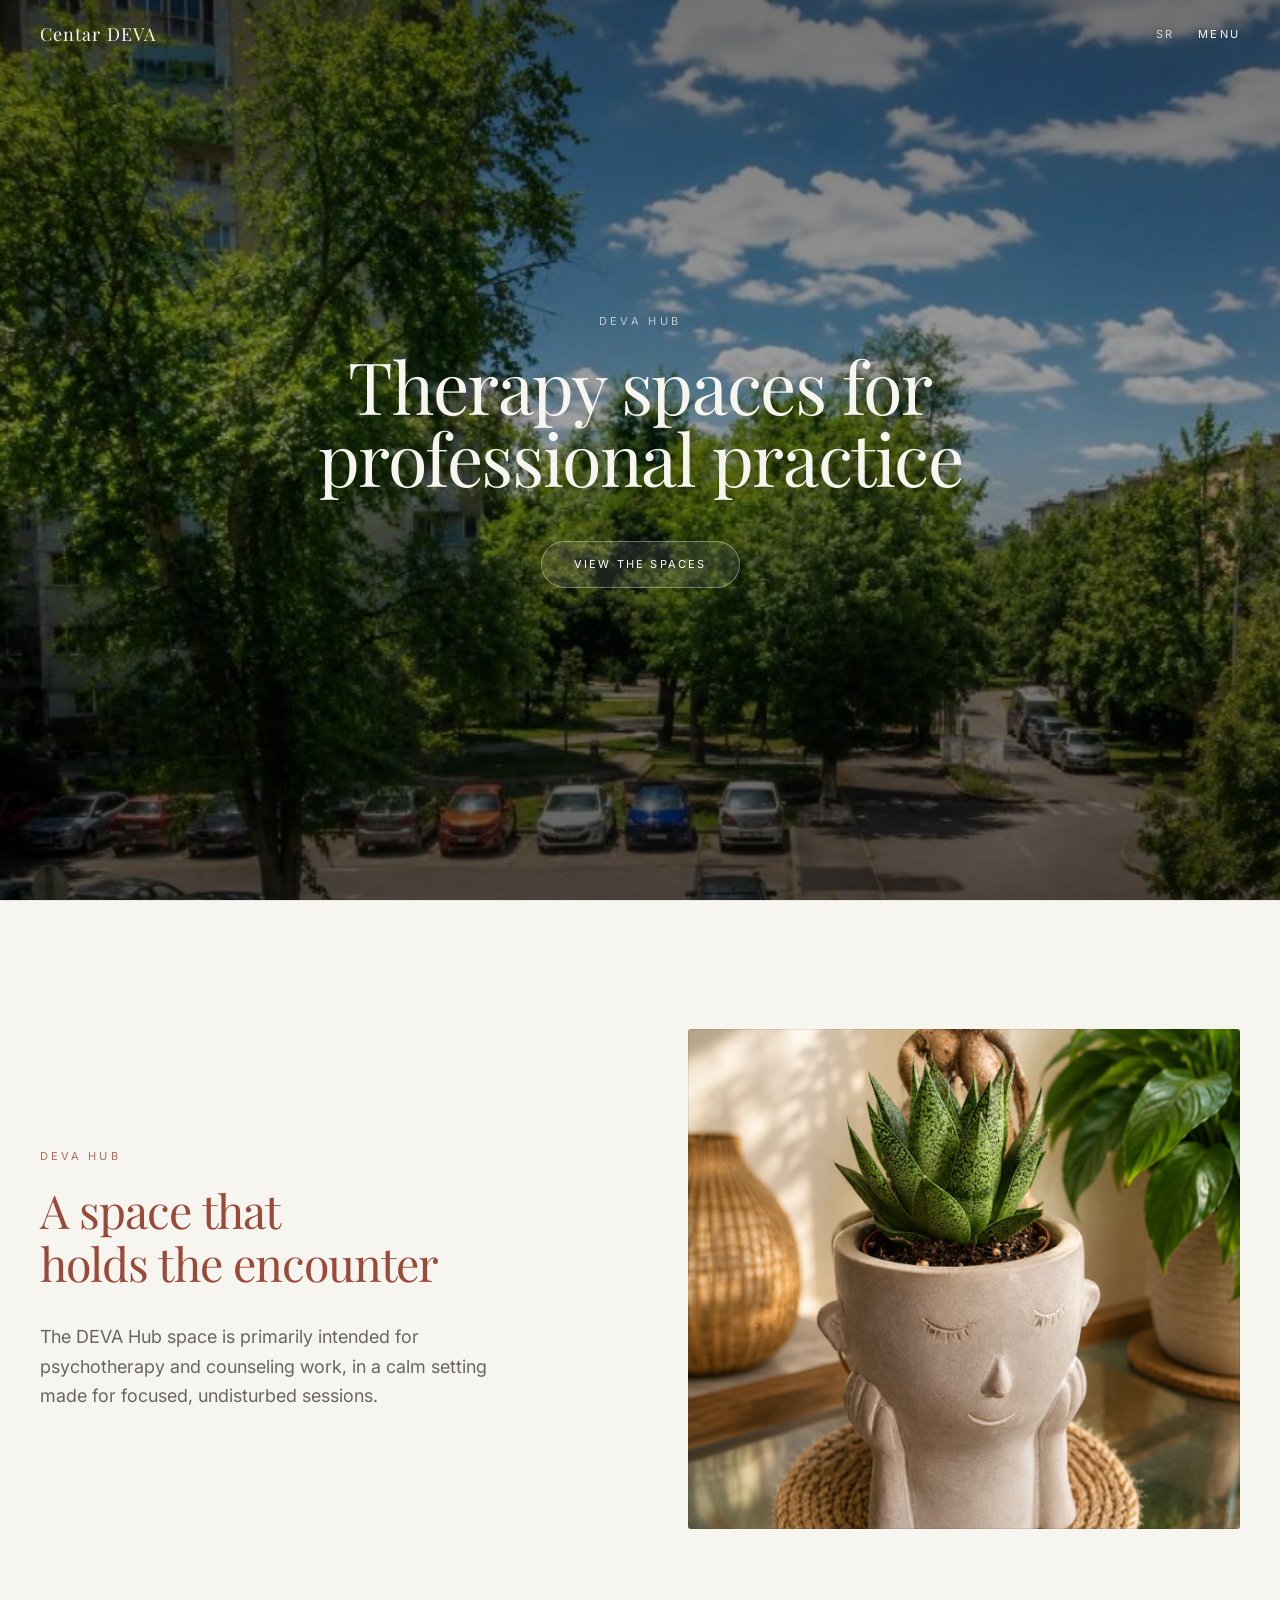
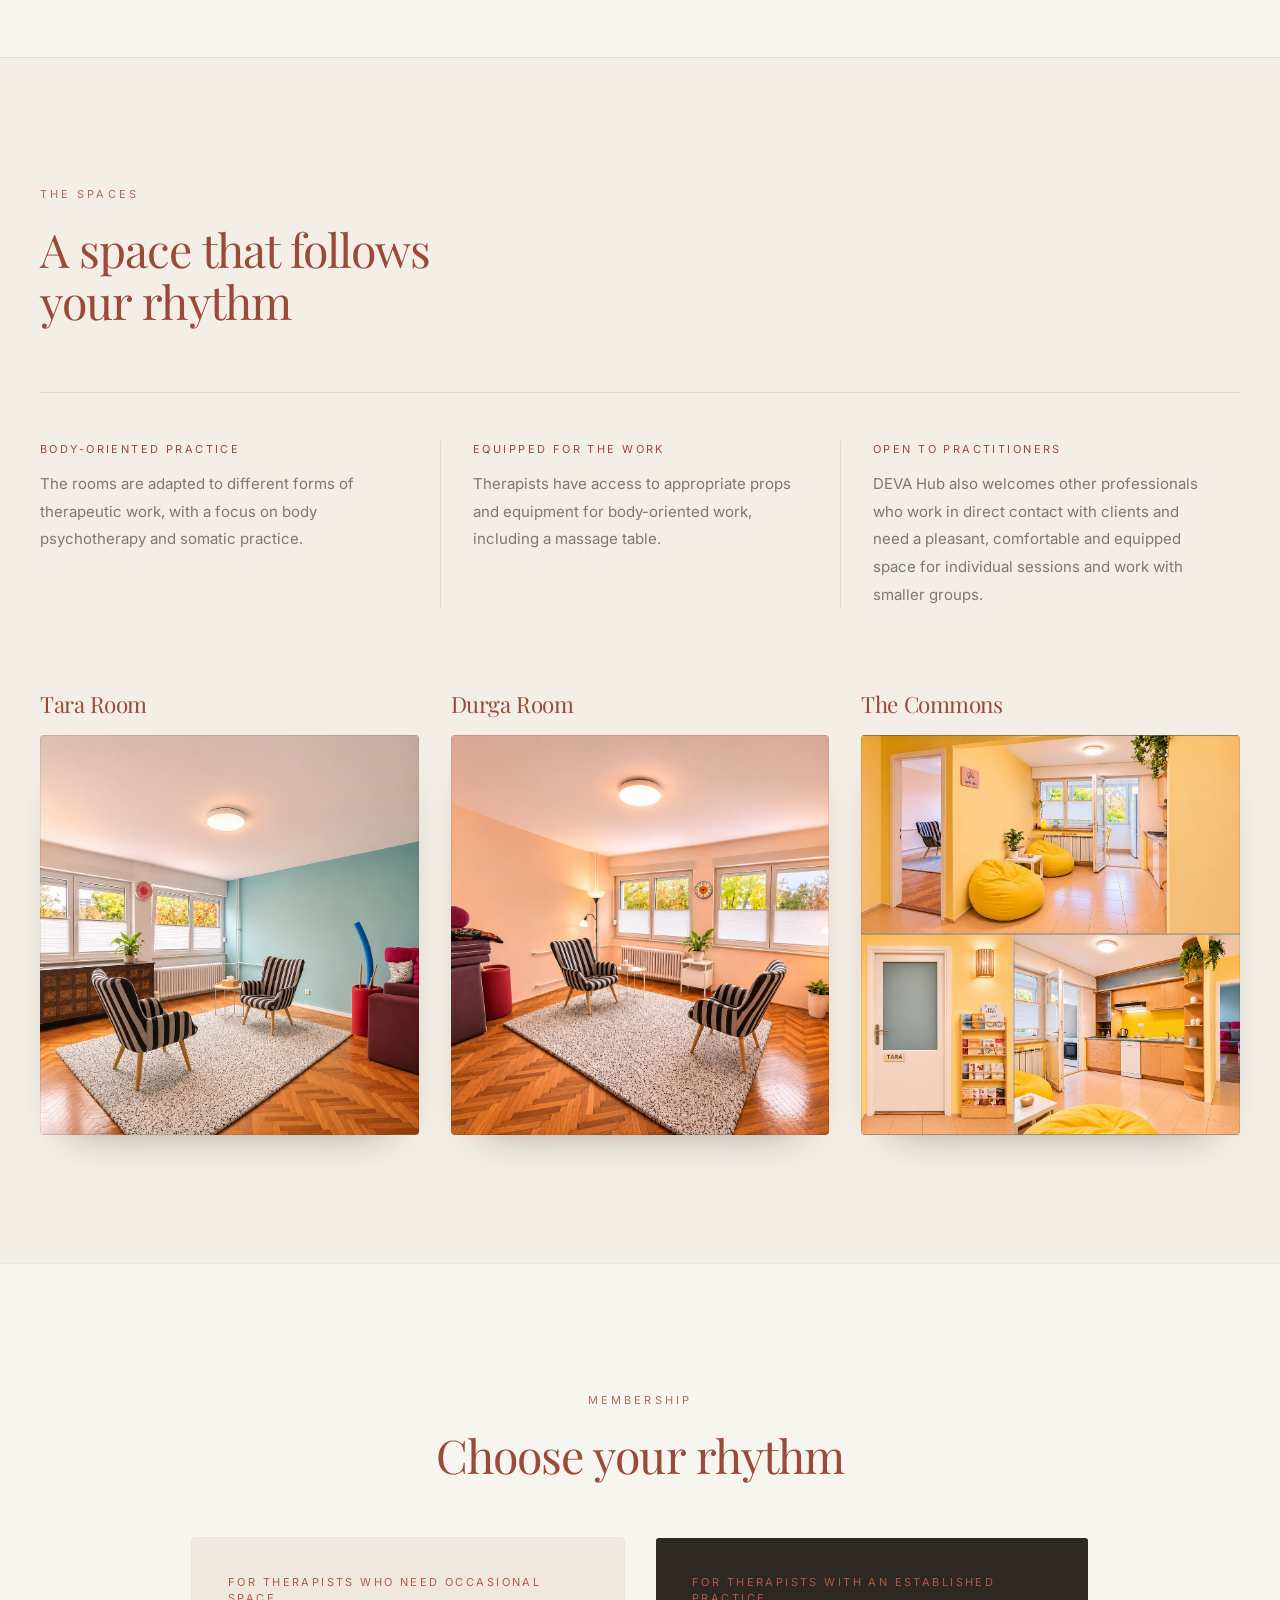
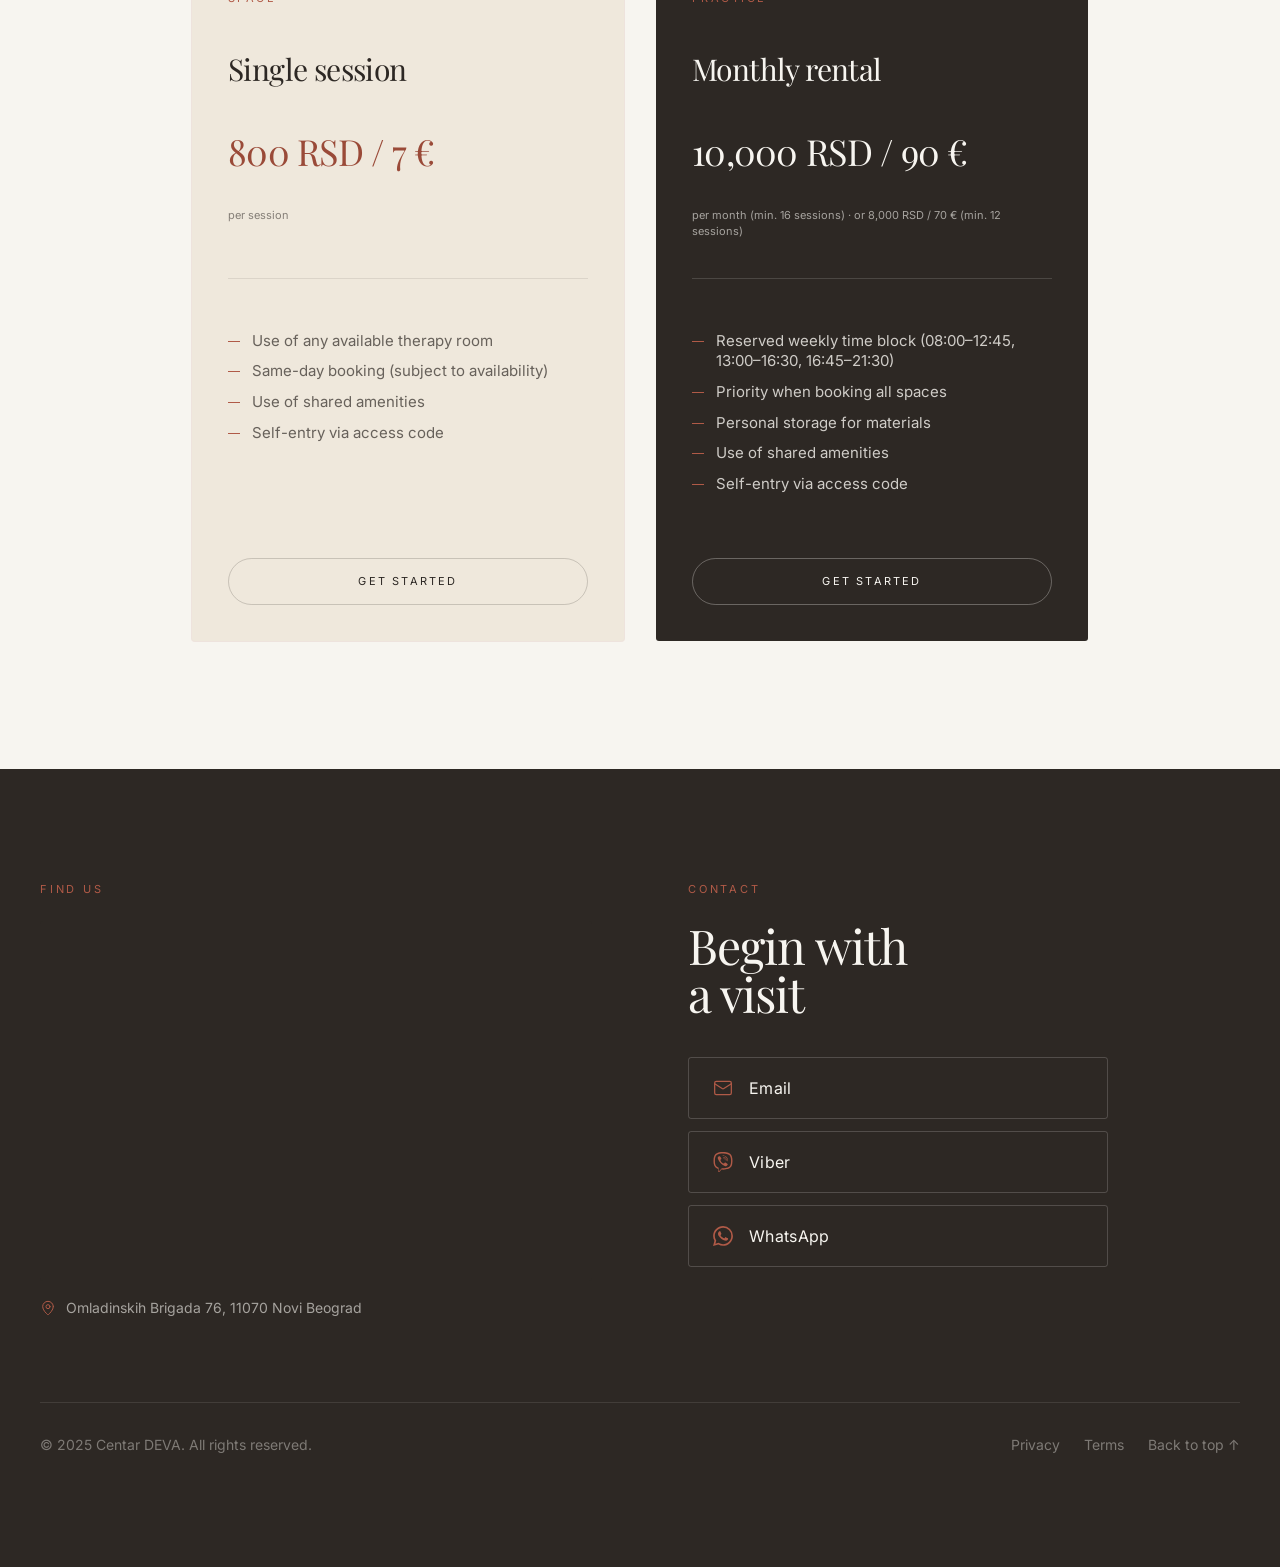
==== commit bdd67a45: "Sync from devacentar-private/public/website/ @ b853090" ====
--- a/index.html
+++ b/index.html
@@ -19,11 +19,11 @@
 <link rel="preconnect" href="https://fonts.gstatic.com" crossorigin>
 <link rel="stylesheet" href="https://fonts.googleapis.com/css2?family=Playfair+Display:ital,wght@0,400;0,500;0,600;0,700;1,400;1,500&family=Inter:wght@300;400;500&display=swap">
 <link rel="stylesheet" href="assets/app.css">
-<style>[hidden]{display:none!important}</style>
+<style>[hidden]{display:none!important}.deva-contact{display:flex;flex-direction:column;gap:12px;max-width:420px}.deva-contact-btn{display:flex;align-items:center;gap:16px;padding:18px 24px;border:1px solid rgba(247,245,240,.18);border-radius:3px;font-family:inherit;font-size:16px;letter-spacing:.02em;color:#F7F5F0;text-decoration:none;transition:background-color .5s,border-color .5s,color .5s}.deva-contact-btn .deva-contact-icon{color:#B05A47;flex-shrink:0;transition:color .5s}.deva-contact-btn:hover,.deva-contact-btn:focus-visible{background:#B05A47;border-color:#B05A47}.deva-contact-btn:hover .deva-contact-icon,.deva-contact-btn:focus-visible .deva-contact-icon{color:#F7F5F0}.deva-address{display:inline-flex;align-items:center;gap:10px;margin-top:16px;font-size:14px;color:rgba(247,245,240,.6);text-decoration:none;transition:color .5s}.deva-address .deva-contact-icon{color:#B05A47}.deva-address:hover{color:#F7F5F0}</style>
 <script type="application/ld+json">{"@context":"https://schema.org","@type":"Organization","name":"Centar DEVA","logo":"assets/img/logo.png"}</script>
 </head>
 <body>
-<div id="root"><div class="bg-[#F7F5F0] min-h-screen"><nav data-nav class="fixed top-0 left-0 right-0 z-50 transition-all duration-700 ease-out bg-transparent"><div class="max-w-[1400px] mx-auto flex items-center justify-between px-6 md:px-10 py-5 opacity-100"><a href="#" data-tone-top="text-[#F7F5F0]" data-tone-scrolled="text-[#2D2824]" class="font-display text-lg tracking-[0.06em] transition-colors duration-500 text-[#F7F5F0]">Centar DEVA</a><div class="flex items-center gap-6"><button data-lang-toggle data-tone-top="text-[#F7F5F0]/80" data-tone-scrolled="text-[#2D2824]/70" class="font-body text-[11px] tracking-[0.2em] uppercase transition-colors duration-500 hover:text-[#B05A47] text-[#F7F5F0]/80">SR</button><button data-menu-open data-tone-top="text-[#F7F5F0]" data-tone-scrolled="text-[#2D2824]" class="font-body text-[11px] tracking-[0.2em] uppercase transition-colors duration-500 hover:text-[#B05A47] text-[#F7F5F0]">Menu</button></div></div></nav><div data-menu hidden class="fixed inset-0 z-[100] bg-[#F7F5F0]/95 backdrop-blur-xl flex flex-col items-center justify-center"><div class="absolute top-6 right-6 md:right-10 flex items-center gap-6"><button data-lang-toggle class="font-body text-sm tracking-widest uppercase text-[#2D2824] hover:text-[#9A4A38] transition-colors">SR</button><button data-menu-close aria-label="Close" class="text-[#2D2824] hover:text-[#9A4A38] transition-colors"><svg xmlns="http://www.w3.org/2000/svg" width="24" height="24" viewBox="0 0 24 24" fill="none" stroke="currentColor" stroke-width="1.5" stroke-linecap="round" stroke-linejoin="round" class="lucide lucide-x"><path d="M18 6 6 18"></path><path d="m6 6 12 12"></path></svg></button></div><div class="flex flex-col items-center gap-10"><button data-menu-item data-delay="0" data-scroll-to="#spaces" class="font-display text-4xl md:text-5xl text-[#2D2824] hover:text-[#9A4A38] transition-colors duration-500 tracking-tight">Spaces</button><button data-menu-item data-delay="0.08" data-scroll-to="#membership" class="font-display text-4xl md:text-5xl text-[#2D2824] hover:text-[#9A4A38] transition-colors duration-500 tracking-tight">Membership</button><button data-menu-item data-delay="0.16" data-scroll-to="#contact" class="font-display text-4xl md:text-5xl text-[#2D2824] hover:text-[#9A4A38] transition-colors duration-500 tracking-tight">Contact</button></div></div><section class="relative h-screen w-full overflow-hidden"><div data-parallax class="absolute inset-0 will-change-transform" style="transform: translateY(0px);"><img src="assets/img/hero.jpg" alt="Sunlit street scene near the therapy space" class="w-full h-[120%] object-cover"><div class="absolute inset-0 bg-gradient-to-b from-black/55 via-black/35 to-black/65"></div></div><div class="relative z-10 flex flex-col items-center justify-center h-full px-6 text-center opacity-100"><p data-intro="20,1,0" class="mb-5 font-body tracking-[0.3em] uppercase text-[11px] text-[#F7F5F0]/70">DEVA Hub</p><h1 data-intro="30,1.2,0" class="leading-[1.05] max-w-4xl [font-family:'Playfair_Display',_Georgia,_'Times_New_Roman',_serif] font-normal text-[#F7F5F0] text-4xl sm:text-5xl md:text-6xl lg:text-7xl" style="letter-spacing: -0.02em;">Therapy spaces for<br>professional practice</h1><button data-intro="20,1,0.7" data-scroll-to="#spaces" class="mt-12 px-8 py-3.5 font-body text-[11px] tracking-[0.2em] uppercase rounded-full bg-white/10 text-white border border-white/35 transition-all duration-500 hover:bg-transparent hover:border-white/60">View the Spaces</button></div></section><section class="border-t border-[#EBE8E3] bg-[#F7F5F0]"><div data-reveal-group="philosophy" data-margin="-100px" class="max-w-[1400px] mx-auto px-6 md:px-10 py-24 md:py-32"><div class="grid grid-cols-1 lg:grid-cols-2 gap-14 lg:gap-24 items-center"><div data-reveal="30,1,0,philosophy"><div class=""><p class="font-body text-[#9A4A38]/80 text-[11px] tracking-[0.28em] uppercase mb-5">DEVA Hub</p><h2 class="font-display text-[#9A4A38] text-3xl md:text-[2.35rem] lg:text-[2.9rem] leading-[1.14]" style="letter-spacing: -0.02em;">A space that<br>holds the encounter</h2></div><p class="mt-8 font-body text-[#2D2824]/70 text-lg leading-relaxed max-w-md">The DEVA Hub space is primarily intended for psychotherapy and counseling work, in a calm setting made for focused, undisturbed sessions.</p></div><div class="relative overflow-hidden rounded-[3px]" data-reveal="30,1,0.2,philosophy"><img src="assets/img/philosophy.jpg" alt="Warm interior of the DEVA Hub therapy space" class="w-full h-[340px] md:h-[440px] lg:h-[500px] object-cover"><div class="absolute inset-0 ring-1 ring-inset ring-[#2D2824]/10 pointer-events-none"></div></div></div></div></section><section id="spaces" class="border-t border-[#E7DFD1] bg-[#F4EFE6]"><div data-reveal-group="spaces" data-margin="-100px" class="max-w-[1400px] mx-auto px-6 md:px-10 py-24 md:py-32"><div data-reveal="26,1,0,spaces"><div class=""><p class="font-body text-[#9A4A38]/80 text-[11px] tracking-[0.28em] uppercase mb-5">The Spaces</p><h2 class="font-display text-[#9A4A38] text-3xl md:text-[2.35rem] lg:text-[2.9rem] leading-[1.14]" style="letter-spacing: -0.02em;">A space that follows<br>your rhythm</h2></div></div><div class="mt-14 md:mt-16 grid grid-cols-1 sm:grid-cols-3 gap-10 md:gap-0 border-t border-[#2D2824]/10 pt-10 md:pt-12" data-reveal="20,1,0.2,spaces"><div class="md:px-8 md:pl-0"><h3 class="font-body text-[11px] tracking-[0.22em] uppercase text-[#9A4A38] mb-3">Body-oriented practice</h3><p class="font-body text-[#2D2824]/60 text-[15px] leading-[1.85] max-w-sm">The rooms are adapted to different forms of therapeutic work, with a focus on body psychotherapy and somatic practice.</p></div><div class="md:px-8 md:border-l md:border-[#2D2824]/10"><h3 class="font-body text-[11px] tracking-[0.22em] uppercase text-[#9A4A38] mb-3">Equipped for the work</h3><p class="font-body text-[#2D2824]/60 text-[15px] leading-[1.85] max-w-sm">Therapists have access to appropriate props and equipment for body-oriented work, including a massage table.</p></div><div class="md:px-8 md:border-l md:border-[#2D2824]/10"><h3 class="font-body text-[11px] tracking-[0.22em] uppercase text-[#9A4A38] mb-3">Open to practitioners</h3><p class="font-body text-[#2D2824]/60 text-[15px] leading-[1.85] max-w-sm">DEVA Hub also welcomes other professionals who work in direct contact with clients and need a pleasant, comfortable and equipped space for individual sessions and work with smaller groups.</p></div></div><div class="mt-16 md:mt-20 grid grid-cols-1 sm:grid-cols-2 lg:grid-cols-3 gap-10 md:gap-8"><div class="group" data-reveal="24,1,0.3,spaces"><h3 class="font-display text-[#9A4A38] text-xl md:text-[1.4rem] leading-snug mb-4" style="letter-spacing: -0.02em;">Tara Room</h3><div class="relative overflow-hidden rounded-[4px] bg-[#EDE5D8] shadow-[0_22px_45px_-32px_rgba(45,40,36,0.55)]"><img src="assets/img/space-1.jpg" alt="Tara Room" class="w-full h-[280px] md:h-[340px] lg:h-[400px] object-cover transition-transform duration-1000 ease-out group-hover:scale-[1.04]"><div class="absolute inset-0 ring-1 ring-inset ring-[#2D2824]/10 pointer-events-none"></div></div></div><div class="group" data-reveal="24,1,0.42,spaces"><h3 class="font-display text-[#9A4A38] text-xl md:text-[1.4rem] leading-snug mb-4" style="letter-spacing: -0.02em;">Durga Room</h3><div class="relative overflow-hidden rounded-[4px] bg-[#EDE5D8] shadow-[0_22px_45px_-32px_rgba(45,40,36,0.55)]"><img src="assets/img/space-2.jpg" alt="Durga Room" class="w-full h-[280px] md:h-[340px] lg:h-[400px] object-cover transition-transform duration-1000 ease-out group-hover:scale-[1.04]"><div class="absolute inset-0 ring-1 ring-inset ring-[#2D2824]/10 pointer-events-none"></div></div></div><div class="group" data-reveal="24,1,0.54,spaces"><h3 class="font-display text-[#9A4A38] text-xl md:text-[1.4rem] leading-snug mb-4" style="letter-spacing: -0.02em;">The Commons</h3><div class="relative overflow-hidden rounded-[4px] bg-[#EDE5D8] shadow-[0_22px_45px_-32px_rgba(45,40,36,0.55)]"><img src="assets/img/space-3.jpg" alt="The Commons" class="w-full h-[280px] md:h-[340px] lg:h-[400px] object-cover transition-transform duration-1000 ease-out group-hover:scale-[1.04]"><div class="absolute inset-0 ring-1 ring-inset ring-[#2D2824]/10 pointer-events-none"></div></div></div></div></div></section><section id="membership" class="border-t border-[#EBE8E3] bg-[#F7F5F0]"><div data-reveal-group="membership" data-margin="-100px" class="max-w-[1400px] mx-auto px-6 md:px-10 py-24 md:py-32"><div class="mb-12 md:mb-14" data-reveal="30,1,0,membership"><div class="text-center"><p class="font-body text-[#9A4A38]/80 text-[11px] tracking-[0.28em] uppercase mb-5">Membership</p><h2 class="font-display text-[#9A4A38] text-3xl md:text-[2.35rem] lg:text-[2.9rem] leading-[1.14]" style="letter-spacing: -0.02em;">Choose your rhythm</h2></div></div><div class="grid grid-cols-1 md:grid-cols-2 gap-6 lg:gap-8 max-w-4xl mx-auto md:grid-rows-[auto_auto_auto_auto_auto_1fr_auto]"><div class="rounded-[3px] p-7 md:p-9 flex flex-col md:grid md:grid-rows-subgrid md:row-span-7 bg-[#EFE8DC] ring-1 ring-[#9A4A38]/10" data-reveal="30,0.9,0,membership"><p class="font-body text-[11px] tracking-[0.22em] uppercase mb-3 text-[#B05A47]">For therapists who need occasional space</p><h3 class="font-display text-2xl md:text-3xl leading-tight" style="letter-spacing: -0.02em;">Single session</h3><div class="mt-3 font-display text-3xl md:text-4xl leading-none text-[#9A4A38]" style="letter-spacing: -0.02em;">800 RSD / 7 €</div><div class="font-body text-[11px] mt-1 leading-[1.5] text-[#2D2824]/55">per session</div><div class="w-full border-t mt-1.5 border-[#2D2824]/10"></div><ul class="space-y-2.5 mt-5"><li class="flex items-start gap-3"><span class="mt-2.5 w-3 h-px flex-shrink-0 bg-[#B05A47]"></span><span class="font-body text-[15px] leading-snug text-[#2D2824]/70">Use of any available therapy room</span></li><li class="flex items-start gap-3"><span class="mt-2.5 w-3 h-px flex-shrink-0 bg-[#B05A47]"></span><span class="font-body text-[15px] leading-snug text-[#2D2824]/70">Same-day booking (subject to availability)</span></li><li class="flex items-start gap-3"><span class="mt-2.5 w-3 h-px flex-shrink-0 bg-[#B05A47]"></span><span class="font-body text-[15px] leading-snug text-[#2D2824]/70">Use of shared amenities</span></li><li class="flex items-start gap-3"><span class="mt-2.5 w-3 h-px flex-shrink-0 bg-[#B05A47]"></span><span class="font-body text-[15px] leading-snug text-[#2D2824]/70">Self-entry via access code</span></li></ul><a href="#contact" data-scroll-to="#contact" class="mt-8 w-full py-3.5 rounded-full font-body text-[11px] tracking-[0.2em] uppercase text-center transition-colors duration-500 block border border-[#2D2824]/20 text-[#2D2824] hover:bg-[#2D2824] hover:text-[#F7F5F0] hover:border-[#2D2824]">Get Started</a></div><div class="rounded-[3px] p-7 md:p-9 flex flex-col md:grid md:grid-rows-subgrid md:row-span-7 bg-[#2D2824] text-[#F7F5F0]" data-reveal="30,0.9,0.15,membership"><p class="font-body text-[11px] tracking-[0.22em] uppercase mb-3 text-[#B05A47]">For therapists with an established practice</p><h3 class="font-display text-2xl md:text-3xl leading-tight" style="letter-spacing: -0.02em;">Monthly rental</h3><div class="mt-3 font-display text-3xl md:text-4xl leading-none text-[#F7F5F0]" style="letter-spacing: -0.02em;">10,000 RSD / 90 €</div><div class="font-body text-[11px] mt-1 leading-[1.5] text-[#F7F5F0]/60">per month (min. 16 sessions) · or 8,000 RSD / 70 € (min. 12 sessions)</div><div class="w-full border-t mt-1.5 border-[#F7F5F0]/15"></div><ul class="space-y-2.5 mt-5"><li class="flex items-start gap-3"><span class="mt-2.5 w-3 h-px flex-shrink-0 bg-[#B05A47]"></span><span class="font-body text-[15px] leading-snug text-[#F7F5F0]/80">Reserved weekly time block (08:00–12:45, 13:00–16:30, 16:45–21:30)</span></li><li class="flex items-start gap-3"><span class="mt-2.5 w-3 h-px flex-shrink-0 bg-[#B05A47]"></span><span class="font-body text-[15px] leading-snug text-[#F7F5F0]/80">Priority when booking all spaces</span></li><li class="flex items-start gap-3"><span class="mt-2.5 w-3 h-px flex-shrink-0 bg-[#B05A47]"></span><span class="font-body text-[15px] leading-snug text-[#F7F5F0]/80">Personal storage for materials</span></li><li class="flex items-start gap-3"><span class="mt-2.5 w-3 h-px flex-shrink-0 bg-[#B05A47]"></span><span class="font-body text-[15px] leading-snug text-[#F7F5F0]/80">Use of shared amenities</span></li><li class="flex items-start gap-3"><span class="mt-2.5 w-3 h-px flex-shrink-0 bg-[#B05A47]"></span><span class="font-body text-[15px] leading-snug text-[#F7F5F0]/80">Self-entry via access code</span></li></ul><a href="#contact" data-scroll-to="#contact" class="mt-8 w-full py-3.5 rounded-full font-body text-[11px] tracking-[0.2em] uppercase text-center transition-colors duration-500 block border border-[#F7F5F0]/30 text-[#F7F5F0] hover:border-[#F7F5F0]/60">Get Started</a></div></div></div></section><footer id="contact" class="bg-[#2D2824] text-[#F7F5F0]"><div data-reveal-group="footer" data-margin="-80px" class="max-w-[1400px] mx-auto px-6 md:px-10 py-20 md:py-28"><div class="grid grid-cols-1 lg:grid-cols-2 gap-16 lg:gap-24"><div data-reveal="30,1,0,footer"><p class="font-body text-[#B05A47] text-[11px] tracking-[0.25em] uppercase mb-6">Find Us</p><div class="rounded-[3px] overflow-hidden h-[300px] md:h-[360px] bg-[#2D2824] relative"><iframe title="Centar DEVA Location" src="https://maps.google.com/maps?q=Omladinskih%20Brigada%2076%2011070%20Novi%20Beograd&amp;z=15&amp;output=embed" class="w-full h-full border-0 grayscale opacity-70" loading="lazy"></iframe></div></div><div class="flex flex-col justify-between" data-reveal="30,1,0.2,footer"><div><p class="font-body text-[#B05A47] text-[11px] tracking-[0.25em] uppercase mb-6">Contact</p><h2 class="font-display text-3xl md:text-4xl lg:text-5xl leading-tight mb-10" style="letter-spacing: -0.02em;">Begin with<br>a visit</h2><div class="space-y-5"><a href="https://maps.google.com/?q=Omladinskih+Brigada+76+11070+Novi+Beograd" target="_blank" rel="noopener noreferrer" class="flex items-start gap-4 group"><svg xmlns="http://www.w3.org/2000/svg" width="18" height="18" viewBox="0 0 24 24" fill="none" stroke="currentColor" stroke-width="1.5" stroke-linecap="round" stroke-linejoin="round" class="lucide lucide-map-pin mt-0.5 text-[#B05A47] flex-shrink-0"><path d="M20 10c0 4.993-5.539 10.193-7.399 11.799a1 1 0 0 1-1.202 0C9.539 20.193 4 14.993 4 10a8 8 0 0 1 16 0"></path><circle cx="12" cy="10" r="3"></circle></svg><span class="font-body text-base text-[#F7F5F0]/75 group-hover:text-[#F7F5F0] transition-colors duration-500">Omladinskih Brigada 76<br>11070 Novi Beograd</span></a><a href="mailto:centardeva@gmail.com" class="flex items-center gap-4 group"><svg xmlns="http://www.w3.org/2000/svg" width="18" height="18" viewBox="0 0 24 24" fill="none" stroke="currentColor" stroke-width="1.5" stroke-linecap="round" stroke-linejoin="round" class="lucide lucide-mail text-[#B05A47] flex-shrink-0"><rect width="20" height="16" x="2" y="4" rx="2"></rect><path d="m22 7-8.97 5.7a1.94 1.94 0 0 1-2.06 0L2 7"></path></svg><span class="font-body text-base text-[#F7F5F0]/75 group-hover:text-[#F7F5F0] transition-colors duration-500">centardeva@gmail.com</span></a><a href="tel:+381641403475" class="flex items-center gap-4 group"><svg xmlns="http://www.w3.org/2000/svg" width="18" height="18" viewBox="0 0 24 24" fill="none" stroke="currentColor" stroke-width="1.5" stroke-linecap="round" stroke-linejoin="round" class="lucide lucide-phone text-[#B05A47] flex-shrink-0"><path d="M22 16.92v3a2 2 0 0 1-2.18 2 19.79 19.79 0 0 1-8.63-3.07 19.5 19.5 0 0 1-6-6 19.79 19.79 0 0 1-3.07-8.67A2 2 0 0 1 4.11 2h3a2 2 0 0 1 2 1.72 12.84 12.84 0 0 0 .7 2.81 2 2 0 0 1-.45 2.11L8.09 9.91a16 16 0 0 0 6 6l1.27-1.27a2 2 0 0 1 2.11-.45 12.84 12.84 0 0 0 2.81.7A2 2 0 0 1 22 16.92z"></path></svg><span class="font-body text-base text-[#F7F5F0]/75 group-hover:text-[#F7F5F0] transition-colors duration-500">+381 64 140 3475</span></a><a href="https://instagram.com" target="_blank" rel="noopener noreferrer" class="flex items-center gap-4 group"><svg xmlns="http://www.w3.org/2000/svg" width="18" height="18" viewBox="0 0 24 24" fill="none" stroke="currentColor" stroke-width="1.5" stroke-linecap="round" stroke-linejoin="round" class="lucide lucide-instagram text-[#B05A47] flex-shrink-0"><rect width="20" height="20" x="2" y="2" rx="5" ry="5"></rect><path d="M16 11.37A4 4 0 1 1 12.63 8 4 4 0 0 1 16 11.37z"></path><line x1="17.5" x2="17.51" y1="6.5" y2="6.5"></line></svg><span class="font-body text-base text-[#F7F5F0]/75 group-hover:text-[#F7F5F0] transition-colors duration-500">@centardeva</span></a></div></div></div></div><div class="mt-20 pt-8 border-t border-[#F7F5F0]/10 flex flex-col sm:flex-row items-center justify-between gap-4"><p class="font-body text-sm text-[#F7F5F0]/40">© 2025 Centar DEVA. All rights reserved.</p><div class="flex items-center gap-6"><button data-modal-open="privacy" class="font-body text-sm text-[#F7F5F0]/40 hover:text-[#F7F5F0]/70 transition-colors duration-500">Privacy</button><button data-modal-open="terms" class="font-body text-sm text-[#F7F5F0]/40 hover:text-[#F7F5F0]/70 transition-colors duration-500">Terms</button><button data-scroll-top class="font-body text-sm text-[#F7F5F0]/40 hover:text-[#F7F5F0]/70 transition-colors duration-500">Back to top ↑</button></div></div></div><div data-modal="terms" hidden class="fixed inset-0 z-[200] bg-[#262A22]/80 backdrop-blur-sm flex items-start md:items-center justify-center p-4 md:p-8 overflow-y-auto"><div data-modal-panel class="bg-[#F5F4EE] text-[#262A22] rounded-[6px] w-full max-w-2xl my-8 relative"><div class="sticky top-0 bg-[#F5F4EE] flex items-center justify-between px-8 md:px-10 pt-8 pb-4 border-b border-[#DDE0D5] rounded-t-[6px]"><div><p class="font-body text-[#5A7048] text-xs tracking-widest uppercase mb-1">Last updated: 23.8.2026.</p><h2 class="font-display text-2xl md:text-3xl" style="letter-spacing: -0.02em;">Terms of Use</h2></div><button data-modal-close aria-label="Close" class="text-[#262A22] hover:text-[#5A7048] transition-colors duration-500 flex-shrink-0 ml-4"><svg xmlns="http://www.w3.org/2000/svg" width="22" height="22" viewBox="0 0 24 24" fill="none" stroke="currentColor" stroke-width="1.5" stroke-linecap="round" stroke-linejoin="round" class="lucide lucide-x"><path d="M18 6 6 18"></path><path d="m6 6 12 12"></path></svg></button></div><div class="px-8 md:px-10 py-8 max-h-[60vh] overflow-y-auto"><p class="font-body text-sm md:text-base text-[#262A22]/70 mb-8 leading-relaxed">Welcome to the DEVA Hub website, a therapy space operated by Centar DEVA. By using this website and booking a space, you accept the following terms of use.</p><div class="space-y-6"><div><h3 class="font-display text-lg mb-2 text-[#262A22]">1. Purpose of the space</h3><p class="font-body text-sm md:text-base text-[#262A22]/70 leading-relaxed whitespace-pre-line">DEVA Hub is a space intended for psychotherapeutic, counseling, educational, and other professional work in the field of mental health and personal development.
+<div id="root"><div class="bg-[#F7F5F0] min-h-screen"><nav data-nav class="fixed top-0 left-0 right-0 z-50 transition-all duration-700 ease-out bg-transparent"><div class="max-w-[1400px] mx-auto flex items-center justify-between px-6 md:px-10 py-5 opacity-100"><a href="#" data-tone-top="text-[#F7F5F0]" data-tone-scrolled="text-[#2D2824]" class="font-display text-lg tracking-[0.06em] transition-colors duration-500 text-[#F7F5F0]">Centar DEVA</a><div class="flex items-center gap-6"><button data-lang-toggle data-tone-top="text-[#F7F5F0]/80" data-tone-scrolled="text-[#2D2824]/70" class="font-body text-[11px] tracking-[0.2em] uppercase transition-colors duration-500 hover:text-[#B05A47] text-[#F7F5F0]/80">SR</button><button data-menu-open data-tone-top="text-[#F7F5F0]" data-tone-scrolled="text-[#2D2824]" class="font-body text-[11px] tracking-[0.2em] uppercase transition-colors duration-500 hover:text-[#B05A47] text-[#F7F5F0]">Menu</button></div></div></nav><div data-menu hidden class="fixed inset-0 z-[100] bg-[#F7F5F0]/95 backdrop-blur-xl flex flex-col items-center justify-center"><div class="absolute top-6 right-6 md:right-10 flex items-center gap-6"><button data-lang-toggle class="font-body text-sm tracking-widest uppercase text-[#2D2824] hover:text-[#9A4A38] transition-colors">SR</button><button data-menu-close aria-label="Close" class="text-[#2D2824] hover:text-[#9A4A38] transition-colors"><svg xmlns="http://www.w3.org/2000/svg" width="24" height="24" viewBox="0 0 24 24" fill="none" stroke="currentColor" stroke-width="1.5" stroke-linecap="round" stroke-linejoin="round" class="lucide lucide-x"><path d="M18 6 6 18"></path><path d="m6 6 12 12"></path></svg></button></div><div class="flex flex-col items-center gap-10"><button data-menu-item data-delay="0" data-scroll-to="#spaces" class="font-display text-4xl md:text-5xl text-[#2D2824] hover:text-[#9A4A38] transition-colors duration-500 tracking-tight">Spaces</button><button data-menu-item data-delay="0.08" data-scroll-to="#membership" class="font-display text-4xl md:text-5xl text-[#2D2824] hover:text-[#9A4A38] transition-colors duration-500 tracking-tight">Membership</button><button data-menu-item data-delay="0.16" data-scroll-to="#contact" class="font-display text-4xl md:text-5xl text-[#2D2824] hover:text-[#9A4A38] transition-colors duration-500 tracking-tight">Contact</button></div></div><section class="relative h-screen w-full overflow-hidden"><div data-parallax class="absolute inset-0 will-change-transform" style="transform: translateY(0px);"><img src="assets/img/hero.jpg" alt="Sunlit street scene near the therapy space" class="w-full h-[120%] object-cover"><div class="absolute inset-0 bg-gradient-to-b from-black/55 via-black/35 to-black/65"></div></div><div class="relative z-10 flex flex-col items-center justify-center h-full px-6 text-center opacity-100"><p data-intro="20,1,0" class="mb-5 font-body tracking-[0.3em] uppercase text-[11px] text-[#F7F5F0]/70">DEVA Hub</p><h1 data-intro="30,1.2,0" class="leading-[1.05] max-w-4xl [font-family:'Playfair_Display',_Georgia,_'Times_New_Roman',_serif] font-normal text-[#F7F5F0] text-4xl sm:text-5xl md:text-6xl lg:text-7xl" style="letter-spacing: -0.02em;">Therapy spaces for<br>professional practice</h1><button data-intro="20,1,0.7" data-scroll-to="#spaces" class="mt-12 px-8 py-3.5 font-body text-[11px] tracking-[0.2em] uppercase rounded-full bg-white/10 text-white border border-white/35 transition-all duration-500 hover:bg-transparent hover:border-white/60">View the Spaces</button></div></section><section class="border-t border-[#EBE8E3] bg-[#F7F5F0]"><div data-reveal-group="philosophy" data-margin="-100px" class="max-w-[1400px] mx-auto px-6 md:px-10 py-24 md:py-32"><div class="grid grid-cols-1 lg:grid-cols-2 gap-14 lg:gap-24 items-center"><div data-reveal="30,1,0,philosophy"><div class=""><p class="font-body text-[#9A4A38]/80 text-[11px] tracking-[0.28em] uppercase mb-5">DEVA Hub</p><h2 class="font-display text-[#9A4A38] text-3xl md:text-[2.35rem] lg:text-[2.9rem] leading-[1.14]" style="letter-spacing: -0.02em;">A space that<br>holds the encounter</h2></div><p class="mt-8 font-body text-[#2D2824]/70 text-lg leading-relaxed max-w-md">The DEVA Hub space is primarily intended for psychotherapy and counseling work, in a calm setting made for focused, undisturbed sessions.</p></div><div class="relative overflow-hidden rounded-[3px]" data-reveal="30,1,0.2,philosophy"><img src="assets/img/philosophy.jpg" alt="Warm interior of the DEVA Hub therapy space" class="w-full h-[340px] md:h-[440px] lg:h-[500px] object-cover"><div class="absolute inset-0 ring-1 ring-inset ring-[#2D2824]/10 pointer-events-none"></div></div></div></div></section><section id="spaces" class="border-t border-[#E7DFD1] bg-[#F4EFE6]"><div data-reveal-group="spaces" data-margin="-100px" class="max-w-[1400px] mx-auto px-6 md:px-10 py-24 md:py-32"><div data-reveal="26,1,0,spaces"><div class=""><p class="font-body text-[#9A4A38]/80 text-[11px] tracking-[0.28em] uppercase mb-5">The Spaces</p><h2 class="font-display text-[#9A4A38] text-3xl md:text-[2.35rem] lg:text-[2.9rem] leading-[1.14]" style="letter-spacing: -0.02em;">A space that follows<br>your rhythm</h2></div></div><div class="mt-14 md:mt-16 grid grid-cols-1 sm:grid-cols-3 gap-10 md:gap-0 border-t border-[#2D2824]/10 pt-10 md:pt-12" data-reveal="20,1,0.2,spaces"><div class="md:px-8 md:pl-0"><h3 class="font-body text-[11px] tracking-[0.22em] uppercase text-[#9A4A38] mb-3">Body-oriented practice</h3><p class="font-body text-[#2D2824]/60 text-[15px] leading-[1.85] max-w-sm">The rooms are adapted to different forms of therapeutic work, with a focus on body psychotherapy and somatic practice.</p></div><div class="md:px-8 md:border-l md:border-[#2D2824]/10"><h3 class="font-body text-[11px] tracking-[0.22em] uppercase text-[#9A4A38] mb-3">Equipped for the work</h3><p class="font-body text-[#2D2824]/60 text-[15px] leading-[1.85] max-w-sm">Therapists have access to appropriate props and equipment for body-oriented work, including a massage table.</p></div><div class="md:px-8 md:border-l md:border-[#2D2824]/10"><h3 class="font-body text-[11px] tracking-[0.22em] uppercase text-[#9A4A38] mb-3">Open to practitioners</h3><p class="font-body text-[#2D2824]/60 text-[15px] leading-[1.85] max-w-sm">DEVA Hub also welcomes other professionals who work in direct contact with clients and need a pleasant, comfortable and equipped space for individual sessions and work with smaller groups.</p></div></div><div class="mt-16 md:mt-20 grid grid-cols-1 sm:grid-cols-2 lg:grid-cols-3 gap-10 md:gap-8"><div class="group" data-reveal="24,1,0.3,spaces"><h3 class="font-display text-[#9A4A38] text-xl md:text-[1.4rem] leading-snug mb-4" style="letter-spacing: -0.02em;">Tara Room</h3><div class="relative overflow-hidden rounded-[4px] bg-[#EDE5D8] shadow-[0_22px_45px_-32px_rgba(45,40,36,0.55)]"><img src="assets/img/space-1.jpg" alt="Tara Room" class="w-full h-[280px] md:h-[340px] lg:h-[400px] object-cover transition-transform duration-1000 ease-out group-hover:scale-[1.04]"><div class="absolute inset-0 ring-1 ring-inset ring-[#2D2824]/10 pointer-events-none"></div></div></div><div class="group" data-reveal="24,1,0.42,spaces"><h3 class="font-display text-[#9A4A38] text-xl md:text-[1.4rem] leading-snug mb-4" style="letter-spacing: -0.02em;">Durga Room</h3><div class="relative overflow-hidden rounded-[4px] bg-[#EDE5D8] shadow-[0_22px_45px_-32px_rgba(45,40,36,0.55)]"><img src="assets/img/space-2.jpg" alt="Durga Room" class="w-full h-[280px] md:h-[340px] lg:h-[400px] object-cover transition-transform duration-1000 ease-out group-hover:scale-[1.04]"><div class="absolute inset-0 ring-1 ring-inset ring-[#2D2824]/10 pointer-events-none"></div></div></div><div class="group" data-reveal="24,1,0.54,spaces"><h3 class="font-display text-[#9A4A38] text-xl md:text-[1.4rem] leading-snug mb-4" style="letter-spacing: -0.02em;">The Commons</h3><div class="relative overflow-hidden rounded-[4px] bg-[#EDE5D8] shadow-[0_22px_45px_-32px_rgba(45,40,36,0.55)]"><img src="assets/img/space-3.jpg" alt="The Commons" class="w-full h-[280px] md:h-[340px] lg:h-[400px] object-cover transition-transform duration-1000 ease-out group-hover:scale-[1.04]"><div class="absolute inset-0 ring-1 ring-inset ring-[#2D2824]/10 pointer-events-none"></div></div></div></div></div></section><section id="membership" class="border-t border-[#EBE8E3] bg-[#F7F5F0]"><div data-reveal-group="membership" data-margin="-100px" class="max-w-[1400px] mx-auto px-6 md:px-10 py-24 md:py-32"><div class="mb-12 md:mb-14" data-reveal="30,1,0,membership"><div class="text-center"><p class="font-body text-[#9A4A38]/80 text-[11px] tracking-[0.28em] uppercase mb-5">Membership</p><h2 class="font-display text-[#9A4A38] text-3xl md:text-[2.35rem] lg:text-[2.9rem] leading-[1.14]" style="letter-spacing: -0.02em;">Choose your rhythm</h2></div></div><div class="grid grid-cols-1 md:grid-cols-2 gap-6 lg:gap-8 max-w-4xl mx-auto md:grid-rows-[auto_auto_auto_auto_auto_1fr_auto]"><div class="rounded-[3px] p-7 md:p-9 flex flex-col md:grid md:grid-rows-subgrid md:row-span-7 bg-[#EFE8DC] ring-1 ring-[#9A4A38]/10" data-reveal="30,0.9,0,membership"><p class="font-body text-[11px] tracking-[0.22em] uppercase mb-3 text-[#B05A47]">For therapists who need occasional space</p><h3 class="font-display text-2xl md:text-3xl leading-tight" style="letter-spacing: -0.02em;">Single session</h3><div class="mt-3 font-display text-3xl md:text-4xl leading-none text-[#9A4A38]" style="letter-spacing: -0.02em;">800 RSD / 7 €</div><div class="font-body text-[11px] mt-1 leading-[1.5] text-[#2D2824]/55">per session</div><div class="w-full border-t mt-1.5 border-[#2D2824]/10"></div><ul class="space-y-2.5 mt-5"><li class="flex items-start gap-3"><span class="mt-2.5 w-3 h-px flex-shrink-0 bg-[#B05A47]"></span><span class="font-body text-[15px] leading-snug text-[#2D2824]/70">Use of any available therapy room</span></li><li class="flex items-start gap-3"><span class="mt-2.5 w-3 h-px flex-shrink-0 bg-[#B05A47]"></span><span class="font-body text-[15px] leading-snug text-[#2D2824]/70">Same-day booking (subject to availability)</span></li><li class="flex items-start gap-3"><span class="mt-2.5 w-3 h-px flex-shrink-0 bg-[#B05A47]"></span><span class="font-body text-[15px] leading-snug text-[#2D2824]/70">Use of shared amenities</span></li><li class="flex items-start gap-3"><span class="mt-2.5 w-3 h-px flex-shrink-0 bg-[#B05A47]"></span><span class="font-body text-[15px] leading-snug text-[#2D2824]/70">Self-entry via access code</span></li></ul><a href="#contact" data-scroll-to="#contact" class="mt-8 w-full py-3.5 rounded-full font-body text-[11px] tracking-[0.2em] uppercase text-center transition-colors duration-500 block border border-[#2D2824]/20 text-[#2D2824] hover:bg-[#2D2824] hover:text-[#F7F5F0] hover:border-[#2D2824]">Get Started</a></div><div class="rounded-[3px] p-7 md:p-9 flex flex-col md:grid md:grid-rows-subgrid md:row-span-7 bg-[#2D2824] text-[#F7F5F0]" data-reveal="30,0.9,0.15,membership"><p class="font-body text-[11px] tracking-[0.22em] uppercase mb-3 text-[#B05A47]">For therapists with an established practice</p><h3 class="font-display text-2xl md:text-3xl leading-tight" style="letter-spacing: -0.02em;">Monthly rental</h3><div class="mt-3 font-display text-3xl md:text-4xl leading-none text-[#F7F5F0]" style="letter-spacing: -0.02em;">10,000 RSD / 90 €</div><div class="font-body text-[11px] mt-1 leading-[1.5] text-[#F7F5F0]/60">per month (min. 16 sessions) · or 8,000 RSD / 70 € (min. 12 sessions)</div><div class="w-full border-t mt-1.5 border-[#F7F5F0]/15"></div><ul class="space-y-2.5 mt-5"><li class="flex items-start gap-3"><span class="mt-2.5 w-3 h-px flex-shrink-0 bg-[#B05A47]"></span><span class="font-body text-[15px] leading-snug text-[#F7F5F0]/80">Reserved weekly time block (08:00–12:45, 13:00–16:30, 16:45–21:30)</span></li><li class="flex items-start gap-3"><span class="mt-2.5 w-3 h-px flex-shrink-0 bg-[#B05A47]"></span><span class="font-body text-[15px] leading-snug text-[#F7F5F0]/80">Priority when booking all spaces</span></li><li class="flex items-start gap-3"><span class="mt-2.5 w-3 h-px flex-shrink-0 bg-[#B05A47]"></span><span class="font-body text-[15px] leading-snug text-[#F7F5F0]/80">Personal storage for materials</span></li><li class="flex items-start gap-3"><span class="mt-2.5 w-3 h-px flex-shrink-0 bg-[#B05A47]"></span><span class="font-body text-[15px] leading-snug text-[#F7F5F0]/80">Use of shared amenities</span></li><li class="flex items-start gap-3"><span class="mt-2.5 w-3 h-px flex-shrink-0 bg-[#B05A47]"></span><span class="font-body text-[15px] leading-snug text-[#F7F5F0]/80">Self-entry via access code</span></li></ul><a href="#contact" data-scroll-to="#contact" class="mt-8 w-full py-3.5 rounded-full font-body text-[11px] tracking-[0.2em] uppercase text-center transition-colors duration-500 block border border-[#F7F5F0]/30 text-[#F7F5F0] hover:border-[#F7F5F0]/60">Get Started</a></div></div></div></section><footer id="contact" class="bg-[#2D2824] text-[#F7F5F0]"><div data-reveal-group="footer" data-margin="-80px" class="max-w-[1400px] mx-auto px-6 md:px-10 py-20 md:py-28"><div class="grid grid-cols-1 lg:grid-cols-2 gap-16 lg:gap-24"><div data-reveal="30,1,0,footer"><p class="font-body text-[#B05A47] text-[11px] tracking-[0.25em] uppercase mb-6">Find Us</p><div class="rounded-[3px] overflow-hidden h-[300px] md:h-[360px] bg-[#2D2824] relative"><iframe title="Centar DEVA Location" src="https://maps.google.com/maps?q=Omladinskih%20Brigada%2076%2011070%20Novi%20Beograd&amp;z=15&amp;output=embed" class="w-full h-full border-0 grayscale opacity-70" loading="lazy"></iframe></div><a href="https://maps.google.com/?q=Omladinskih+Brigada+76+11070+Novi+Beograd" target="_blank" rel="noopener noreferrer" class="deva-address"><svg xmlns="http://www.w3.org/2000/svg" width="16" height="16" viewBox="0 0 24 24" fill="none" stroke="currentColor" stroke-width="1.5" stroke-linecap="round" stroke-linejoin="round" class="lucide lucide-map-pin deva-contact-icon"><path d="M20 10c0 4.993-5.539 10.193-7.399 11.799a1 1 0 0 1-1.202 0C9.539 20.193 4 14.993 4 10a8 8 0 0 1 16 0"></path><circle cx="12" cy="10" r="3"></circle></svg><span>Omladinskih Brigada 76, 11070 Novi Beograd</span></a></div><div class="flex flex-col justify-between" data-reveal="30,1,0.2,footer"><div><p class="font-body text-[#B05A47] text-[11px] tracking-[0.25em] uppercase mb-6">Contact</p><h2 class="font-display text-3xl md:text-4xl lg:text-5xl leading-tight mb-10" style="letter-spacing: -0.02em;">Begin with<br>a visit</h2><div class="deva-contact"><a href="mailto:devacentar@gmail.com" class="deva-contact-btn"><svg xmlns="http://www.w3.org/2000/svg" width="20" height="20" viewBox="0 0 24 24" fill="none" stroke="currentColor" stroke-width="1.5" stroke-linecap="round" stroke-linejoin="round" class="lucide lucide-mail deva-contact-icon"><rect width="20" height="16" x="2" y="4" rx="2"></rect><path d="m22 7-8.97 5.7a1.94 1.94 0 0 1-2.06 0L2 7"></path></svg><span>Email</span></a><a href="viber://chat?number=%2B381641403475" class="deva-contact-btn"><svg xmlns="http://www.w3.org/2000/svg" width="20" height="20" viewBox="0 0 24 24" fill="currentColor" aria-hidden="true" class="brand-viber deva-contact-icon"><path d="M11.4 0C9.473.028 5.333.344 3.02 2.467 1.302 4.187.696 6.7.633 9.817.57 12.933.488 18.776 6.12 20.36h.003l-.004 2.416s-.037.977.61 1.177c.777.242 1.234-.5 1.98-1.302.407-.44.972-1.084 1.397-1.58 3.85.326 6.812-.416 7.15-.525.776-.252 5.176-.816 5.892-6.657.74-6.02-.36-9.83-2.34-11.546-.596-.55-3.006-2.3-8.375-2.323 0 0-.395-.025-1.037-.017zm.058 1.693c.545-.004.88.017.88.017 4.542.02 6.717 1.388 7.222 1.846 1.675 1.435 2.53 4.868 1.906 9.897v.002c-.604 4.878-4.174 5.184-4.832 5.395-.28.09-2.882.737-6.153.524 0 0-2.436 2.94-3.197 3.704-.12.12-.26.167-.352.144-.13-.033-.166-.188-.165-.414l.02-4.018c-4.762-1.32-4.485-6.292-4.43-8.895.054-2.604.543-4.738 1.996-6.173 1.96-1.773 5.474-2.018 7.11-2.03zm.38 2.602c-.167 0-.303.135-.304.302 0 .167.133.303.3.305 1.624.01 2.946.537 4.028 1.592 1.073 1.046 1.62 2.468 1.633 4.334.002.167.14.3.307.3.166-.002.3-.138.3-.304-.014-1.984-.618-3.596-1.816-4.764-1.19-1.16-2.692-1.753-4.447-1.765zm-3.96.695c-.19-.032-.4.005-.616.117l-.01.002c-.43.247-.816.562-1.146.932-.002.004-.006.004-.008.008-.267.323-.42.638-.46.948-.008.046-.01.093-.007.14 0 .136.022.27.065.4l.013.01c.135.48.473 1.276 1.205 2.604.42.768.903 1.5 1.446 2.186.27.344.56.673.87.984l.132.132c.31.308.64.6.984.87.686.543 1.418 1.027 2.186 1.447 1.328.733 2.126 1.07 2.604 1.206l.01.014c.13.042.265.064.402.063.046.002.092 0 .138-.008.31-.036.627-.19.948-.46.004 0 .003-.002.008-.005.37-.33.683-.72.93-1.148l.003-.01c.225-.432.15-.842-.18-1.12-.004 0-.698-.58-1.037-.83-.36-.255-.73-.492-1.113-.71-.51-.285-1.032-.106-1.248.174l-.447.564c-.23.283-.657.246-.657.246-3.12-.796-3.955-3.955-3.955-3.955s-.037-.426.248-.656l.563-.448c.277-.215.456-.737.17-1.248-.217-.383-.454-.756-.71-1.115-.25-.34-.826-1.033-.83-1.035-.137-.165-.31-.265-.502-.297zm4.49.88c-.158.002-.29.124-.3.282-.01.167.115.312.282.324 1.16.085 2.017.466 2.645 1.15.63.688.93 1.524.906 2.57-.002.168.13.306.3.31.166.003.305-.13.31-.297.025-1.175-.334-2.193-1.067-2.994-.74-.81-1.777-1.253-3.05-1.346h-.024zm.463 1.63c-.16.002-.29.127-.3.287-.008.167.12.31.288.32.523.028.875.175 1.113.422.24.245.388.62.416 1.164.01.167.15.295.318.287.167-.008.295-.15.287-.317-.03-.644-.215-1.178-.58-1.557-.367-.378-.893-.574-1.52-.607h-.018z"></path></svg><span>Viber</span></a><a href="https://wa.me/381641403475" target="_blank" rel="noopener noreferrer" class="deva-contact-btn"><svg xmlns="http://www.w3.org/2000/svg" width="20" height="20" viewBox="0 0 24 24" fill="currentColor" aria-hidden="true" class="brand-whatsapp deva-contact-icon"><path d="M17.472 14.382c-.297-.149-1.758-.867-2.03-.967-.273-.099-.471-.148-.67.15-.197.297-.767.966-.94 1.164-.173.199-.347.223-.644.075-.297-.15-1.255-.463-2.39-1.475-.883-.788-1.48-1.761-1.653-2.059-.173-.297-.018-.458.13-.606.134-.133.298-.347.446-.52.149-.174.198-.298.298-.497.099-.198.05-.371-.025-.52-.075-.149-.669-1.612-.916-2.207-.242-.579-.487-.5-.669-.51-.173-.008-.371-.01-.57-.01-.198 0-.52.074-.792.372-.272.297-1.04 1.016-1.04 2.479 0 1.462 1.065 2.875 1.213 3.074.149.198 2.096 3.2 5.077 4.487.709.306 1.262.489 1.694.625.712.227 1.36.195 1.871.118.571-.085 1.758-.719 2.006-1.413.248-.694.248-1.289.173-1.413-.074-.124-.272-.198-.57-.347m-5.421 7.403h-.004a9.87 9.87 0 01-5.031-1.378l-.361-.214-3.741.982.998-3.648-.235-.374a9.86 9.86 0 01-1.51-5.26c.001-5.45 4.436-9.884 9.888-9.884 2.64 0 5.122 1.03 6.988 2.898a9.825 9.825 0 012.893 6.994c-.003 5.45-4.437 9.884-9.885 9.884m8.413-18.297A11.815 11.815 0 0012.05 0C5.495 0 .16 5.335.157 11.892c0 2.096.547 4.142 1.588 5.945L.057 24l6.305-1.654a11.882 11.882 0 005.683 1.448h.005c6.554 0 11.89-5.335 11.893-11.893a11.821 11.821 0 00-3.48-8.413Z"></path></svg><span>WhatsApp</span></a></div></div></div></div><div class="mt-20 pt-8 border-t border-[#F7F5F0]/10 flex flex-col sm:flex-row items-center justify-between gap-4"><p class="font-body text-sm text-[#F7F5F0]/40">© 2025 Centar DEVA. All rights reserved.</p><div class="flex items-center gap-6"><button data-modal-open="privacy" class="font-body text-sm text-[#F7F5F0]/40 hover:text-[#F7F5F0]/70 transition-colors duration-500">Privacy</button><button data-modal-open="terms" class="font-body text-sm text-[#F7F5F0]/40 hover:text-[#F7F5F0]/70 transition-colors duration-500">Terms</button><button data-scroll-top class="font-body text-sm text-[#F7F5F0]/40 hover:text-[#F7F5F0]/70 transition-colors duration-500">Back to top ↑</button></div></div></div><div data-modal="terms" hidden class="fixed inset-0 z-[200] bg-[#262A22]/80 backdrop-blur-sm flex items-start md:items-center justify-center p-4 md:p-8 overflow-y-auto"><div data-modal-panel class="bg-[#F5F4EE] text-[#262A22] rounded-[6px] w-full max-w-2xl my-8 relative"><div class="sticky top-0 bg-[#F5F4EE] flex items-center justify-between px-8 md:px-10 pt-8 pb-4 border-b border-[#DDE0D5] rounded-t-[6px]"><div><p class="font-body text-[#5A7048] text-xs tracking-widest uppercase mb-1">Last updated: 23.8.2026.</p><h2 class="font-display text-2xl md:text-3xl" style="letter-spacing: -0.02em;">Terms of Use</h2></div><button data-modal-close aria-label="Close" class="text-[#262A22] hover:text-[#5A7048] transition-colors duration-500 flex-shrink-0 ml-4"><svg xmlns="http://www.w3.org/2000/svg" width="22" height="22" viewBox="0 0 24 24" fill="none" stroke="currentColor" stroke-width="1.5" stroke-linecap="round" stroke-linejoin="round" class="lucide lucide-x"><path d="M18 6 6 18"></path><path d="m6 6 12 12"></path></svg></button></div><div class="px-8 md:px-10 py-8 max-h-[60vh] overflow-y-auto"><p class="font-body text-sm md:text-base text-[#262A22]/70 mb-8 leading-relaxed">Welcome to the DEVA Hub website, a therapy space operated by Centar DEVA. By using this website and booking a space, you accept the following terms of use.</p><div class="space-y-6"><div><h3 class="font-display text-lg mb-2 text-[#262A22]">1. Purpose of the space</h3><p class="font-body text-sm md:text-base text-[#262A22]/70 leading-relaxed whitespace-pre-line">DEVA Hub is a space intended for psychotherapeutic, counseling, educational, and other professional work in the field of mental health and personal development.
 
 The space may be used for:
 
@@ -56,7 +56,7 @@
 
 The user is liable for any damage caused by intentional or careless use of the space or equipment.</p></div><div><h3 class="font-display text-lg mb-2 text-[#262A22]">7. Privacy</h3><p class="font-body text-sm md:text-base text-[#262A22]/70 leading-relaxed whitespace-pre-line">Centar DEVA respects the privacy of its users. Personal data is processed in accordance with the Privacy Policy published on the website.</p></div><div><h3 class="font-display text-lg mb-2 text-[#262A22]">8. Changes to the terms</h3><p class="font-body text-sm md:text-base text-[#262A22]/70 leading-relaxed whitespace-pre-line">Centar DEVA reserves the right to change these terms of use at any time. All changes will be published on this page and take effect on the date of publication.</p></div><div><h3 class="font-display text-lg mb-2 text-[#262A22]">9. Contact</h3><p class="font-body text-sm md:text-base text-[#262A22]/70 leading-relaxed whitespace-pre-line">For any questions regarding reservations or use of the space, you can contact us via:
 
-E-mail: centardeva@gmail.com
+E-mail: devacentar@gmail.com
 
 Phone: +381641403475</p></div></div></div></div></div><div data-modal="privacy" hidden class="fixed inset-0 z-[200] bg-[#262A22]/80 backdrop-blur-sm flex items-start md:items-center justify-center p-4 md:p-8 overflow-y-auto"><div data-modal-panel class="bg-[#F5F4EE] text-[#262A22] rounded-[6px] w-full max-w-2xl my-8 relative"><div class="sticky top-0 bg-[#F5F4EE] flex items-center justify-between px-8 md:px-10 pt-8 pb-4 border-b border-[#DDE0D5] rounded-t-[6px]"><div><p class="font-body text-[#5A7048] text-xs tracking-widest uppercase mb-1">Last updated: 23.8.2026.</p><h2 class="font-display text-2xl md:text-3xl" style="letter-spacing: -0.02em;">Privacy Policy</h2></div><button data-modal-close aria-label="Close" class="text-[#262A22] hover:text-[#5A7048] transition-colors duration-500 flex-shrink-0 ml-4"><svg xmlns="http://www.w3.org/2000/svg" width="22" height="22" viewBox="0 0 24 24" fill="none" stroke="currentColor" stroke-width="1.5" stroke-linecap="round" stroke-linejoin="round" class="lucide lucide-x"><path d="M18 6 6 18"></path><path d="m6 6 12 12"></path></svg></button></div><div class="px-8 md:px-10 py-8 max-h-[60vh] overflow-y-auto"><p class="font-body text-sm md:text-base text-[#262A22]/70 mb-8 leading-relaxed">Centar DEVA, operator of DEVA Hub, respects your privacy and is committed to protecting your personal data. This Privacy Policy explains how we collect, use, and protect your information.</p><div class="space-y-6"><div><h3 class="font-display text-lg mb-2 text-[#262A22]">1. Data we collect</h3><p class="font-body text-sm md:text-base text-[#262A22]/70 leading-relaxed whitespace-pre-line">We collect the following types of personal data:
 
@@ -97,7 +97,7 @@
 
 To exercise these rights, please contact us using the details below.</p></div><div><h3 class="font-display text-lg mb-2 text-[#262A22]">8. Cookies</h3><p class="font-body text-sm md:text-base text-[#262A22]/70 leading-relaxed whitespace-pre-line">Our website may use basic cookies to ensure proper functionality. We do not use cookies for tracking or advertising purposes.</p></div><div><h3 class="font-display text-lg mb-2 text-[#262A22]">9. Changes to this policy</h3><p class="font-body text-sm md:text-base text-[#262A22]/70 leading-relaxed whitespace-pre-line">Centar DEVA reserves the right to update this Privacy Policy at any time. All changes will be published on this page and take effect on the date of publication.</p></div><div><h3 class="font-display text-lg mb-2 text-[#262A22]">10. Contact</h3><p class="font-body text-sm md:text-base text-[#262A22]/70 leading-relaxed whitespace-pre-line">For any questions regarding your personal data or this Privacy Policy, you can contact us via:
 
-E-mail: centardeva@gmail.com
+E-mail: devacentar@gmail.com
 
 Phone: +381641403475</p></div></div></div></div></div></footer></div></div>
 <script src="assets/i18n.js"></script>
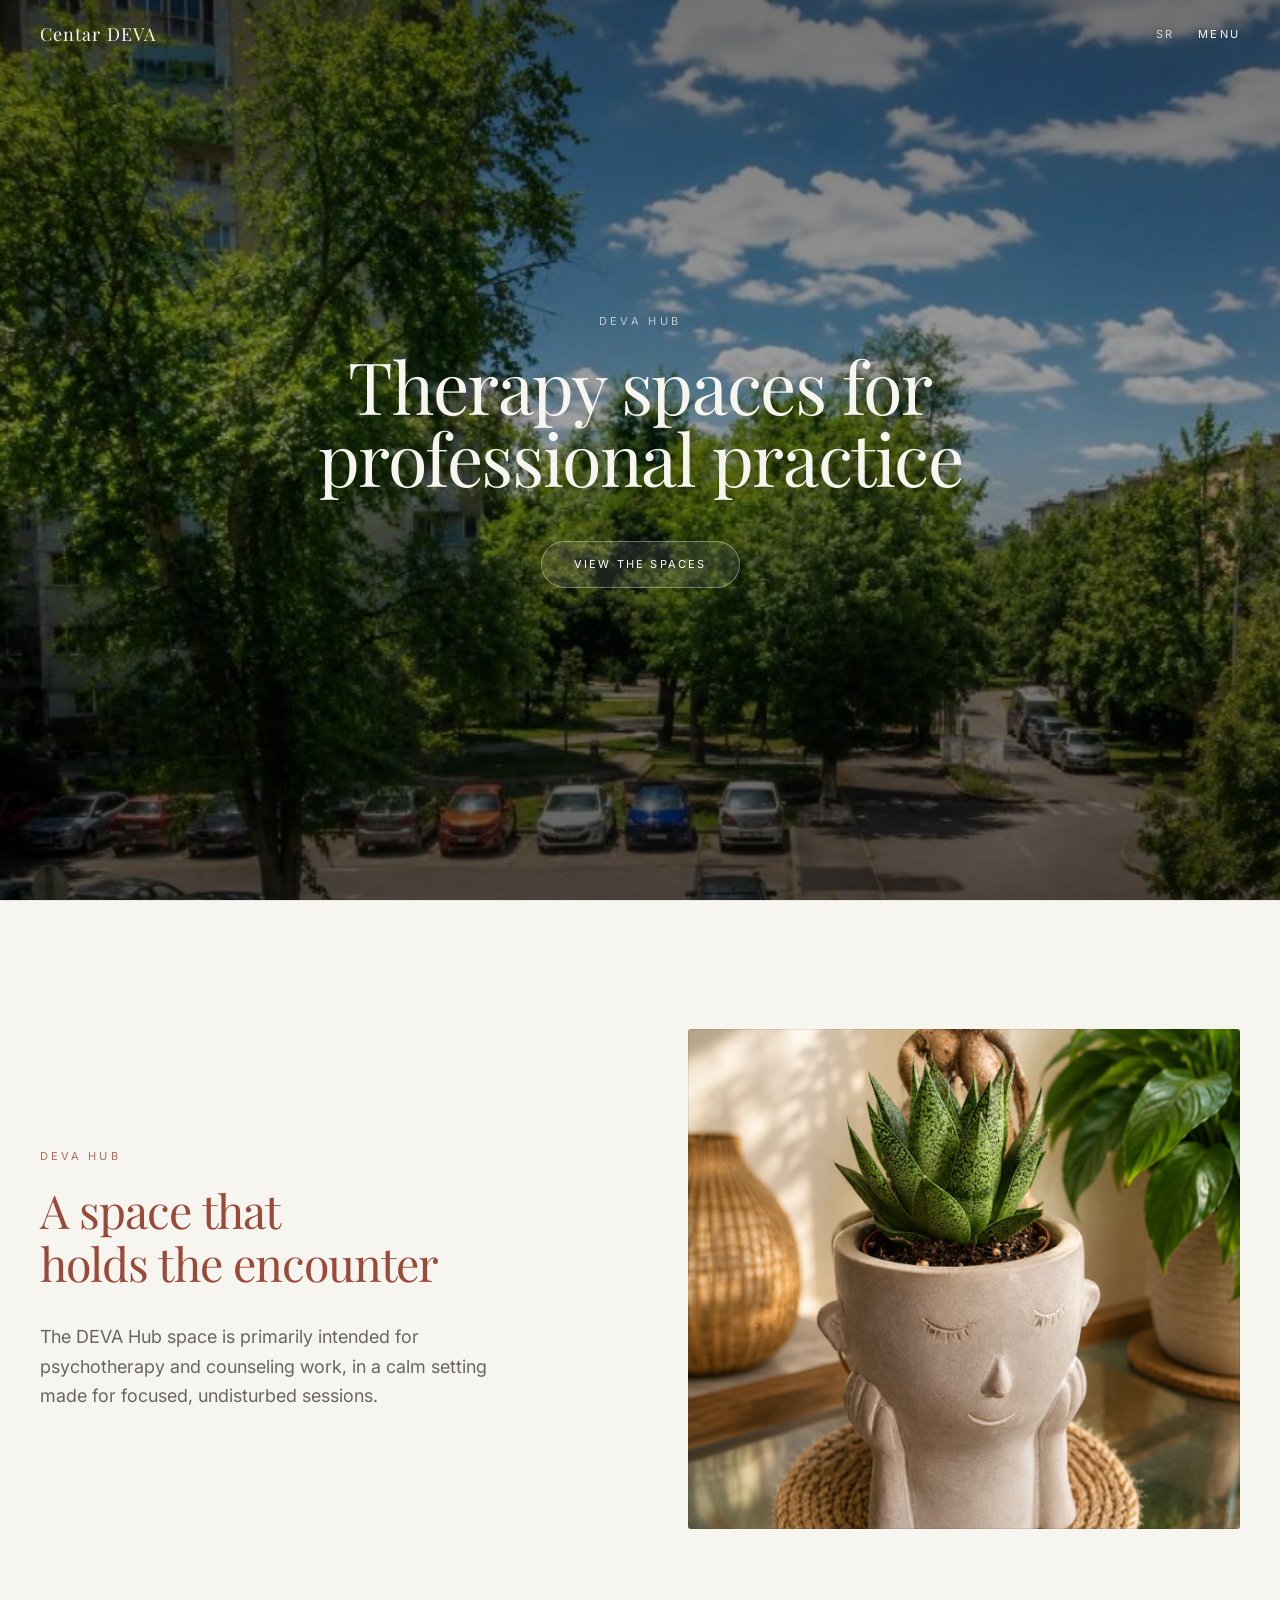
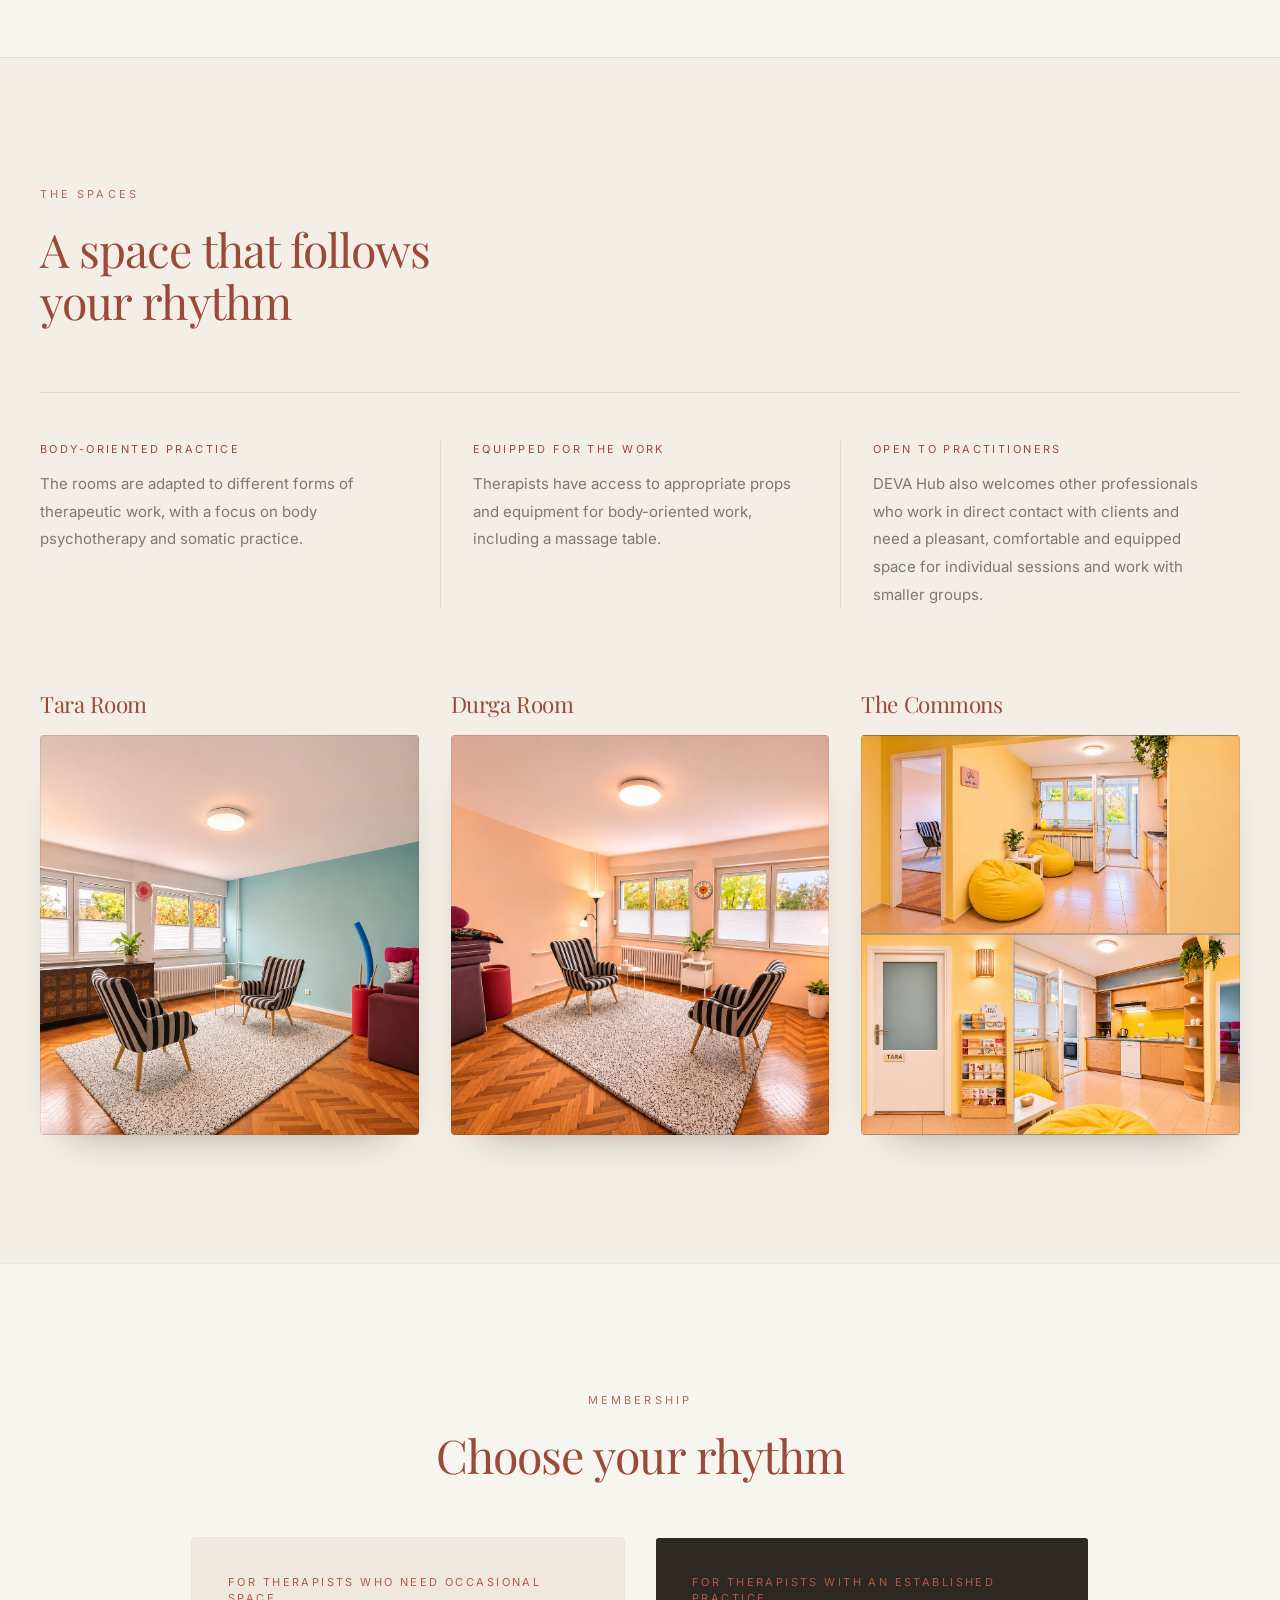
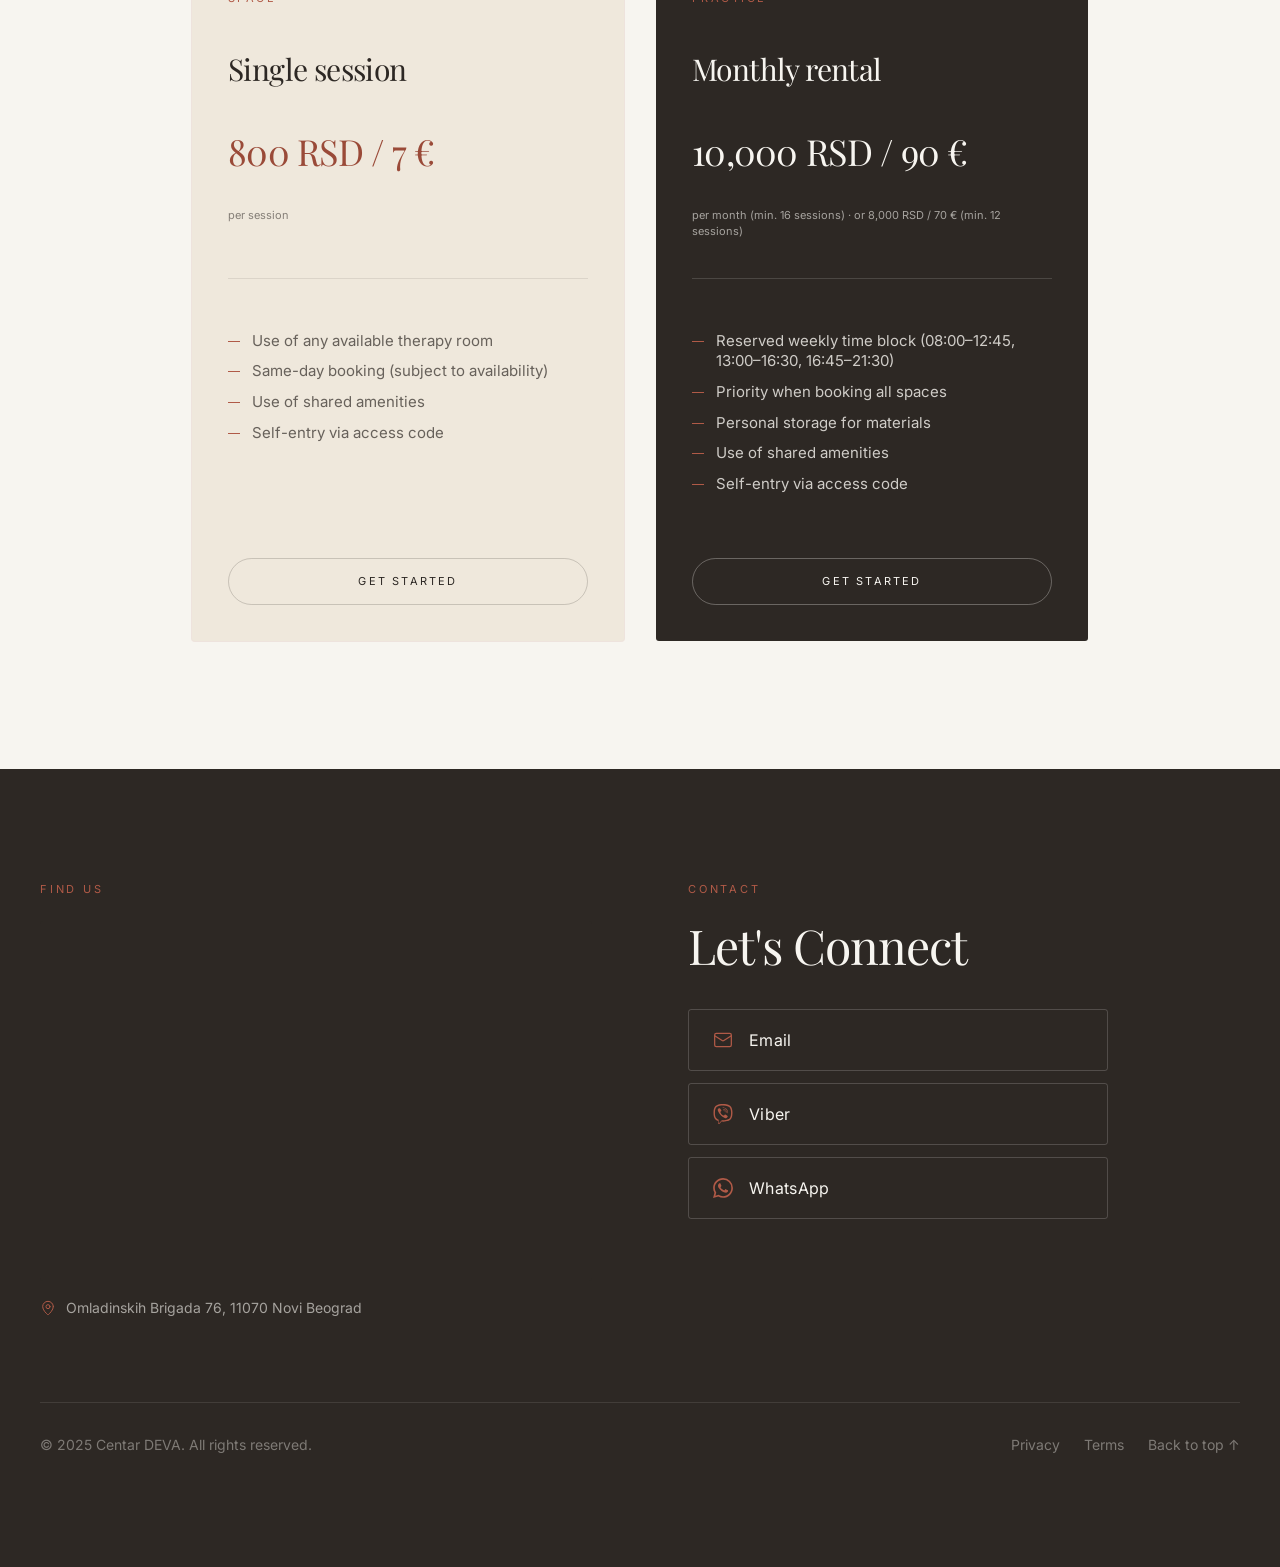
==== commit c2ce2d3b: "Sync from devacentar-private/public/website/ @ e0b0ebe" ====
--- a/index.html
+++ b/index.html
@@ -23,7 +23,7 @@
 <script type="application/ld+json">{"@context":"https://schema.org","@type":"Organization","name":"Centar DEVA","logo":"assets/img/logo.png"}</script>
 </head>
 <body>
-<div id="root"><div class="bg-[#F7F5F0] min-h-screen"><nav data-nav class="fixed top-0 left-0 right-0 z-50 transition-all duration-700 ease-out bg-transparent"><div class="max-w-[1400px] mx-auto flex items-center justify-between px-6 md:px-10 py-5 opacity-100"><a href="#" data-tone-top="text-[#F7F5F0]" data-tone-scrolled="text-[#2D2824]" class="font-display text-lg tracking-[0.06em] transition-colors duration-500 text-[#F7F5F0]">Centar DEVA</a><div class="flex items-center gap-6"><button data-lang-toggle data-tone-top="text-[#F7F5F0]/80" data-tone-scrolled="text-[#2D2824]/70" class="font-body text-[11px] tracking-[0.2em] uppercase transition-colors duration-500 hover:text-[#B05A47] text-[#F7F5F0]/80">SR</button><button data-menu-open data-tone-top="text-[#F7F5F0]" data-tone-scrolled="text-[#2D2824]" class="font-body text-[11px] tracking-[0.2em] uppercase transition-colors duration-500 hover:text-[#B05A47] text-[#F7F5F0]">Menu</button></div></div></nav><div data-menu hidden class="fixed inset-0 z-[100] bg-[#F7F5F0]/95 backdrop-blur-xl flex flex-col items-center justify-center"><div class="absolute top-6 right-6 md:right-10 flex items-center gap-6"><button data-lang-toggle class="font-body text-sm tracking-widest uppercase text-[#2D2824] hover:text-[#9A4A38] transition-colors">SR</button><button data-menu-close aria-label="Close" class="text-[#2D2824] hover:text-[#9A4A38] transition-colors"><svg xmlns="http://www.w3.org/2000/svg" width="24" height="24" viewBox="0 0 24 24" fill="none" stroke="currentColor" stroke-width="1.5" stroke-linecap="round" stroke-linejoin="round" class="lucide lucide-x"><path d="M18 6 6 18"></path><path d="m6 6 12 12"></path></svg></button></div><div class="flex flex-col items-center gap-10"><button data-menu-item data-delay="0" data-scroll-to="#spaces" class="font-display text-4xl md:text-5xl text-[#2D2824] hover:text-[#9A4A38] transition-colors duration-500 tracking-tight">Spaces</button><button data-menu-item data-delay="0.08" data-scroll-to="#membership" class="font-display text-4xl md:text-5xl text-[#2D2824] hover:text-[#9A4A38] transition-colors duration-500 tracking-tight">Membership</button><button data-menu-item data-delay="0.16" data-scroll-to="#contact" class="font-display text-4xl md:text-5xl text-[#2D2824] hover:text-[#9A4A38] transition-colors duration-500 tracking-tight">Contact</button></div></div><section class="relative h-screen w-full overflow-hidden"><div data-parallax class="absolute inset-0 will-change-transform" style="transform: translateY(0px);"><img src="assets/img/hero.jpg" alt="Sunlit street scene near the therapy space" class="w-full h-[120%] object-cover"><div class="absolute inset-0 bg-gradient-to-b from-black/55 via-black/35 to-black/65"></div></div><div class="relative z-10 flex flex-col items-center justify-center h-full px-6 text-center opacity-100"><p data-intro="20,1,0" class="mb-5 font-body tracking-[0.3em] uppercase text-[11px] text-[#F7F5F0]/70">DEVA Hub</p><h1 data-intro="30,1.2,0" class="leading-[1.05] max-w-4xl [font-family:'Playfair_Display',_Georgia,_'Times_New_Roman',_serif] font-normal text-[#F7F5F0] text-4xl sm:text-5xl md:text-6xl lg:text-7xl" style="letter-spacing: -0.02em;">Therapy spaces for<br>professional practice</h1><button data-intro="20,1,0.7" data-scroll-to="#spaces" class="mt-12 px-8 py-3.5 font-body text-[11px] tracking-[0.2em] uppercase rounded-full bg-white/10 text-white border border-white/35 transition-all duration-500 hover:bg-transparent hover:border-white/60">View the Spaces</button></div></section><section class="border-t border-[#EBE8E3] bg-[#F7F5F0]"><div data-reveal-group="philosophy" data-margin="-100px" class="max-w-[1400px] mx-auto px-6 md:px-10 py-24 md:py-32"><div class="grid grid-cols-1 lg:grid-cols-2 gap-14 lg:gap-24 items-center"><div data-reveal="30,1,0,philosophy"><div class=""><p class="font-body text-[#9A4A38]/80 text-[11px] tracking-[0.28em] uppercase mb-5">DEVA Hub</p><h2 class="font-display text-[#9A4A38] text-3xl md:text-[2.35rem] lg:text-[2.9rem] leading-[1.14]" style="letter-spacing: -0.02em;">A space that<br>holds the encounter</h2></div><p class="mt-8 font-body text-[#2D2824]/70 text-lg leading-relaxed max-w-md">The DEVA Hub space is primarily intended for psychotherapy and counseling work, in a calm setting made for focused, undisturbed sessions.</p></div><div class="relative overflow-hidden rounded-[3px]" data-reveal="30,1,0.2,philosophy"><img src="assets/img/philosophy.jpg" alt="Warm interior of the DEVA Hub therapy space" class="w-full h-[340px] md:h-[440px] lg:h-[500px] object-cover"><div class="absolute inset-0 ring-1 ring-inset ring-[#2D2824]/10 pointer-events-none"></div></div></div></div></section><section id="spaces" class="border-t border-[#E7DFD1] bg-[#F4EFE6]"><div data-reveal-group="spaces" data-margin="-100px" class="max-w-[1400px] mx-auto px-6 md:px-10 py-24 md:py-32"><div data-reveal="26,1,0,spaces"><div class=""><p class="font-body text-[#9A4A38]/80 text-[11px] tracking-[0.28em] uppercase mb-5">The Spaces</p><h2 class="font-display text-[#9A4A38] text-3xl md:text-[2.35rem] lg:text-[2.9rem] leading-[1.14]" style="letter-spacing: -0.02em;">A space that follows<br>your rhythm</h2></div></div><div class="mt-14 md:mt-16 grid grid-cols-1 sm:grid-cols-3 gap-10 md:gap-0 border-t border-[#2D2824]/10 pt-10 md:pt-12" data-reveal="20,1,0.2,spaces"><div class="md:px-8 md:pl-0"><h3 class="font-body text-[11px] tracking-[0.22em] uppercase text-[#9A4A38] mb-3">Body-oriented practice</h3><p class="font-body text-[#2D2824]/60 text-[15px] leading-[1.85] max-w-sm">The rooms are adapted to different forms of therapeutic work, with a focus on body psychotherapy and somatic practice.</p></div><div class="md:px-8 md:border-l md:border-[#2D2824]/10"><h3 class="font-body text-[11px] tracking-[0.22em] uppercase text-[#9A4A38] mb-3">Equipped for the work</h3><p class="font-body text-[#2D2824]/60 text-[15px] leading-[1.85] max-w-sm">Therapists have access to appropriate props and equipment for body-oriented work, including a massage table.</p></div><div class="md:px-8 md:border-l md:border-[#2D2824]/10"><h3 class="font-body text-[11px] tracking-[0.22em] uppercase text-[#9A4A38] mb-3">Open to practitioners</h3><p class="font-body text-[#2D2824]/60 text-[15px] leading-[1.85] max-w-sm">DEVA Hub also welcomes other professionals who work in direct contact with clients and need a pleasant, comfortable and equipped space for individual sessions and work with smaller groups.</p></div></div><div class="mt-16 md:mt-20 grid grid-cols-1 sm:grid-cols-2 lg:grid-cols-3 gap-10 md:gap-8"><div class="group" data-reveal="24,1,0.3,spaces"><h3 class="font-display text-[#9A4A38] text-xl md:text-[1.4rem] leading-snug mb-4" style="letter-spacing: -0.02em;">Tara Room</h3><div class="relative overflow-hidden rounded-[4px] bg-[#EDE5D8] shadow-[0_22px_45px_-32px_rgba(45,40,36,0.55)]"><img src="assets/img/space-1.jpg" alt="Tara Room" class="w-full h-[280px] md:h-[340px] lg:h-[400px] object-cover transition-transform duration-1000 ease-out group-hover:scale-[1.04]"><div class="absolute inset-0 ring-1 ring-inset ring-[#2D2824]/10 pointer-events-none"></div></div></div><div class="group" data-reveal="24,1,0.42,spaces"><h3 class="font-display text-[#9A4A38] text-xl md:text-[1.4rem] leading-snug mb-4" style="letter-spacing: -0.02em;">Durga Room</h3><div class="relative overflow-hidden rounded-[4px] bg-[#EDE5D8] shadow-[0_22px_45px_-32px_rgba(45,40,36,0.55)]"><img src="assets/img/space-2.jpg" alt="Durga Room" class="w-full h-[280px] md:h-[340px] lg:h-[400px] object-cover transition-transform duration-1000 ease-out group-hover:scale-[1.04]"><div class="absolute inset-0 ring-1 ring-inset ring-[#2D2824]/10 pointer-events-none"></div></div></div><div class="group" data-reveal="24,1,0.54,spaces"><h3 class="font-display text-[#9A4A38] text-xl md:text-[1.4rem] leading-snug mb-4" style="letter-spacing: -0.02em;">The Commons</h3><div class="relative overflow-hidden rounded-[4px] bg-[#EDE5D8] shadow-[0_22px_45px_-32px_rgba(45,40,36,0.55)]"><img src="assets/img/space-3.jpg" alt="The Commons" class="w-full h-[280px] md:h-[340px] lg:h-[400px] object-cover transition-transform duration-1000 ease-out group-hover:scale-[1.04]"><div class="absolute inset-0 ring-1 ring-inset ring-[#2D2824]/10 pointer-events-none"></div></div></div></div></div></section><section id="membership" class="border-t border-[#EBE8E3] bg-[#F7F5F0]"><div data-reveal-group="membership" data-margin="-100px" class="max-w-[1400px] mx-auto px-6 md:px-10 py-24 md:py-32"><div class="mb-12 md:mb-14" data-reveal="30,1,0,membership"><div class="text-center"><p class="font-body text-[#9A4A38]/80 text-[11px] tracking-[0.28em] uppercase mb-5">Membership</p><h2 class="font-display text-[#9A4A38] text-3xl md:text-[2.35rem] lg:text-[2.9rem] leading-[1.14]" style="letter-spacing: -0.02em;">Choose your rhythm</h2></div></div><div class="grid grid-cols-1 md:grid-cols-2 gap-6 lg:gap-8 max-w-4xl mx-auto md:grid-rows-[auto_auto_auto_auto_auto_1fr_auto]"><div class="rounded-[3px] p-7 md:p-9 flex flex-col md:grid md:grid-rows-subgrid md:row-span-7 bg-[#EFE8DC] ring-1 ring-[#9A4A38]/10" data-reveal="30,0.9,0,membership"><p class="font-body text-[11px] tracking-[0.22em] uppercase mb-3 text-[#B05A47]">For therapists who need occasional space</p><h3 class="font-display text-2xl md:text-3xl leading-tight" style="letter-spacing: -0.02em;">Single session</h3><div class="mt-3 font-display text-3xl md:text-4xl leading-none text-[#9A4A38]" style="letter-spacing: -0.02em;">800 RSD / 7 €</div><div class="font-body text-[11px] mt-1 leading-[1.5] text-[#2D2824]/55">per session</div><div class="w-full border-t mt-1.5 border-[#2D2824]/10"></div><ul class="space-y-2.5 mt-5"><li class="flex items-start gap-3"><span class="mt-2.5 w-3 h-px flex-shrink-0 bg-[#B05A47]"></span><span class="font-body text-[15px] leading-snug text-[#2D2824]/70">Use of any available therapy room</span></li><li class="flex items-start gap-3"><span class="mt-2.5 w-3 h-px flex-shrink-0 bg-[#B05A47]"></span><span class="font-body text-[15px] leading-snug text-[#2D2824]/70">Same-day booking (subject to availability)</span></li><li class="flex items-start gap-3"><span class="mt-2.5 w-3 h-px flex-shrink-0 bg-[#B05A47]"></span><span class="font-body text-[15px] leading-snug text-[#2D2824]/70">Use of shared amenities</span></li><li class="flex items-start gap-3"><span class="mt-2.5 w-3 h-px flex-shrink-0 bg-[#B05A47]"></span><span class="font-body text-[15px] leading-snug text-[#2D2824]/70">Self-entry via access code</span></li></ul><a href="#contact" data-scroll-to="#contact" class="mt-8 w-full py-3.5 rounded-full font-body text-[11px] tracking-[0.2em] uppercase text-center transition-colors duration-500 block border border-[#2D2824]/20 text-[#2D2824] hover:bg-[#2D2824] hover:text-[#F7F5F0] hover:border-[#2D2824]">Get Started</a></div><div class="rounded-[3px] p-7 md:p-9 flex flex-col md:grid md:grid-rows-subgrid md:row-span-7 bg-[#2D2824] text-[#F7F5F0]" data-reveal="30,0.9,0.15,membership"><p class="font-body text-[11px] tracking-[0.22em] uppercase mb-3 text-[#B05A47]">For therapists with an established practice</p><h3 class="font-display text-2xl md:text-3xl leading-tight" style="letter-spacing: -0.02em;">Monthly rental</h3><div class="mt-3 font-display text-3xl md:text-4xl leading-none text-[#F7F5F0]" style="letter-spacing: -0.02em;">10,000 RSD / 90 €</div><div class="font-body text-[11px] mt-1 leading-[1.5] text-[#F7F5F0]/60">per month (min. 16 sessions) · or 8,000 RSD / 70 € (min. 12 sessions)</div><div class="w-full border-t mt-1.5 border-[#F7F5F0]/15"></div><ul class="space-y-2.5 mt-5"><li class="flex items-start gap-3"><span class="mt-2.5 w-3 h-px flex-shrink-0 bg-[#B05A47]"></span><span class="font-body text-[15px] leading-snug text-[#F7F5F0]/80">Reserved weekly time block (08:00–12:45, 13:00–16:30, 16:45–21:30)</span></li><li class="flex items-start gap-3"><span class="mt-2.5 w-3 h-px flex-shrink-0 bg-[#B05A47]"></span><span class="font-body text-[15px] leading-snug text-[#F7F5F0]/80">Priority when booking all spaces</span></li><li class="flex items-start gap-3"><span class="mt-2.5 w-3 h-px flex-shrink-0 bg-[#B05A47]"></span><span class="font-body text-[15px] leading-snug text-[#F7F5F0]/80">Personal storage for materials</span></li><li class="flex items-start gap-3"><span class="mt-2.5 w-3 h-px flex-shrink-0 bg-[#B05A47]"></span><span class="font-body text-[15px] leading-snug text-[#F7F5F0]/80">Use of shared amenities</span></li><li class="flex items-start gap-3"><span class="mt-2.5 w-3 h-px flex-shrink-0 bg-[#B05A47]"></span><span class="font-body text-[15px] leading-snug text-[#F7F5F0]/80">Self-entry via access code</span></li></ul><a href="#contact" data-scroll-to="#contact" class="mt-8 w-full py-3.5 rounded-full font-body text-[11px] tracking-[0.2em] uppercase text-center transition-colors duration-500 block border border-[#F7F5F0]/30 text-[#F7F5F0] hover:border-[#F7F5F0]/60">Get Started</a></div></div></div></section><footer id="contact" class="bg-[#2D2824] text-[#F7F5F0]"><div data-reveal-group="footer" data-margin="-80px" class="max-w-[1400px] mx-auto px-6 md:px-10 py-20 md:py-28"><div class="grid grid-cols-1 lg:grid-cols-2 gap-16 lg:gap-24"><div data-reveal="30,1,0,footer"><p class="font-body text-[#B05A47] text-[11px] tracking-[0.25em] uppercase mb-6">Find Us</p><div class="rounded-[3px] overflow-hidden h-[300px] md:h-[360px] bg-[#2D2824] relative"><iframe title="Centar DEVA Location" src="https://maps.google.com/maps?q=Omladinskih%20Brigada%2076%2011070%20Novi%20Beograd&amp;z=15&amp;output=embed" class="w-full h-full border-0 grayscale opacity-70" loading="lazy"></iframe></div><a href="https://maps.google.com/?q=Omladinskih+Brigada+76+11070+Novi+Beograd" target="_blank" rel="noopener noreferrer" class="deva-address"><svg xmlns="http://www.w3.org/2000/svg" width="16" height="16" viewBox="0 0 24 24" fill="none" stroke="currentColor" stroke-width="1.5" stroke-linecap="round" stroke-linejoin="round" class="lucide lucide-map-pin deva-contact-icon"><path d="M20 10c0 4.993-5.539 10.193-7.399 11.799a1 1 0 0 1-1.202 0C9.539 20.193 4 14.993 4 10a8 8 0 0 1 16 0"></path><circle cx="12" cy="10" r="3"></circle></svg><span>Omladinskih Brigada 76, 11070 Novi Beograd</span></a></div><div class="flex flex-col justify-between" data-reveal="30,1,0.2,footer"><div><p class="font-body text-[#B05A47] text-[11px] tracking-[0.25em] uppercase mb-6">Contact</p><h2 class="font-display text-3xl md:text-4xl lg:text-5xl leading-tight mb-10" style="letter-spacing: -0.02em;">Begin with<br>a visit</h2><div class="deva-contact"><a href="mailto:devacentar@gmail.com" class="deva-contact-btn"><svg xmlns="http://www.w3.org/2000/svg" width="20" height="20" viewBox="0 0 24 24" fill="none" stroke="currentColor" stroke-width="1.5" stroke-linecap="round" stroke-linejoin="round" class="lucide lucide-mail deva-contact-icon"><rect width="20" height="16" x="2" y="4" rx="2"></rect><path d="m22 7-8.97 5.7a1.94 1.94 0 0 1-2.06 0L2 7"></path></svg><span>Email</span></a><a href="viber://chat?number=%2B381641403475" class="deva-contact-btn"><svg xmlns="http://www.w3.org/2000/svg" width="20" height="20" viewBox="0 0 24 24" fill="currentColor" aria-hidden="true" class="brand-viber deva-contact-icon"><path d="M11.4 0C9.473.028 5.333.344 3.02 2.467 1.302 4.187.696 6.7.633 9.817.57 12.933.488 18.776 6.12 20.36h.003l-.004 2.416s-.037.977.61 1.177c.777.242 1.234-.5 1.98-1.302.407-.44.972-1.084 1.397-1.58 3.85.326 6.812-.416 7.15-.525.776-.252 5.176-.816 5.892-6.657.74-6.02-.36-9.83-2.34-11.546-.596-.55-3.006-2.3-8.375-2.323 0 0-.395-.025-1.037-.017zm.058 1.693c.545-.004.88.017.88.017 4.542.02 6.717 1.388 7.222 1.846 1.675 1.435 2.53 4.868 1.906 9.897v.002c-.604 4.878-4.174 5.184-4.832 5.395-.28.09-2.882.737-6.153.524 0 0-2.436 2.94-3.197 3.704-.12.12-.26.167-.352.144-.13-.033-.166-.188-.165-.414l.02-4.018c-4.762-1.32-4.485-6.292-4.43-8.895.054-2.604.543-4.738 1.996-6.173 1.96-1.773 5.474-2.018 7.11-2.03zm.38 2.602c-.167 0-.303.135-.304.302 0 .167.133.303.3.305 1.624.01 2.946.537 4.028 1.592 1.073 1.046 1.62 2.468 1.633 4.334.002.167.14.3.307.3.166-.002.3-.138.3-.304-.014-1.984-.618-3.596-1.816-4.764-1.19-1.16-2.692-1.753-4.447-1.765zm-3.96.695c-.19-.032-.4.005-.616.117l-.01.002c-.43.247-.816.562-1.146.932-.002.004-.006.004-.008.008-.267.323-.42.638-.46.948-.008.046-.01.093-.007.14 0 .136.022.27.065.4l.013.01c.135.48.473 1.276 1.205 2.604.42.768.903 1.5 1.446 2.186.27.344.56.673.87.984l.132.132c.31.308.64.6.984.87.686.543 1.418 1.027 2.186 1.447 1.328.733 2.126 1.07 2.604 1.206l.01.014c.13.042.265.064.402.063.046.002.092 0 .138-.008.31-.036.627-.19.948-.46.004 0 .003-.002.008-.005.37-.33.683-.72.93-1.148l.003-.01c.225-.432.15-.842-.18-1.12-.004 0-.698-.58-1.037-.83-.36-.255-.73-.492-1.113-.71-.51-.285-1.032-.106-1.248.174l-.447.564c-.23.283-.657.246-.657.246-3.12-.796-3.955-3.955-3.955-3.955s-.037-.426.248-.656l.563-.448c.277-.215.456-.737.17-1.248-.217-.383-.454-.756-.71-1.115-.25-.34-.826-1.033-.83-1.035-.137-.165-.31-.265-.502-.297zm4.49.88c-.158.002-.29.124-.3.282-.01.167.115.312.282.324 1.16.085 2.017.466 2.645 1.15.63.688.93 1.524.906 2.57-.002.168.13.306.3.31.166.003.305-.13.31-.297.025-1.175-.334-2.193-1.067-2.994-.74-.81-1.777-1.253-3.05-1.346h-.024zm.463 1.63c-.16.002-.29.127-.3.287-.008.167.12.31.288.32.523.028.875.175 1.113.422.24.245.388.62.416 1.164.01.167.15.295.318.287.167-.008.295-.15.287-.317-.03-.644-.215-1.178-.58-1.557-.367-.378-.893-.574-1.52-.607h-.018z"></path></svg><span>Viber</span></a><a href="https://wa.me/381641403475" target="_blank" rel="noopener noreferrer" class="deva-contact-btn"><svg xmlns="http://www.w3.org/2000/svg" width="20" height="20" viewBox="0 0 24 24" fill="currentColor" aria-hidden="true" class="brand-whatsapp deva-contact-icon"><path d="M17.472 14.382c-.297-.149-1.758-.867-2.03-.967-.273-.099-.471-.148-.67.15-.197.297-.767.966-.94 1.164-.173.199-.347.223-.644.075-.297-.15-1.255-.463-2.39-1.475-.883-.788-1.48-1.761-1.653-2.059-.173-.297-.018-.458.13-.606.134-.133.298-.347.446-.52.149-.174.198-.298.298-.497.099-.198.05-.371-.025-.52-.075-.149-.669-1.612-.916-2.207-.242-.579-.487-.5-.669-.51-.173-.008-.371-.01-.57-.01-.198 0-.52.074-.792.372-.272.297-1.04 1.016-1.04 2.479 0 1.462 1.065 2.875 1.213 3.074.149.198 2.096 3.2 5.077 4.487.709.306 1.262.489 1.694.625.712.227 1.36.195 1.871.118.571-.085 1.758-.719 2.006-1.413.248-.694.248-1.289.173-1.413-.074-.124-.272-.198-.57-.347m-5.421 7.403h-.004a9.87 9.87 0 01-5.031-1.378l-.361-.214-3.741.982.998-3.648-.235-.374a9.86 9.86 0 01-1.51-5.26c.001-5.45 4.436-9.884 9.888-9.884 2.64 0 5.122 1.03 6.988 2.898a9.825 9.825 0 012.893 6.994c-.003 5.45-4.437 9.884-9.885 9.884m8.413-18.297A11.815 11.815 0 0012.05 0C5.495 0 .16 5.335.157 11.892c0 2.096.547 4.142 1.588 5.945L.057 24l6.305-1.654a11.882 11.882 0 005.683 1.448h.005c6.554 0 11.89-5.335 11.893-11.893a11.821 11.821 0 00-3.48-8.413Z"></path></svg><span>WhatsApp</span></a></div></div></div></div><div class="mt-20 pt-8 border-t border-[#F7F5F0]/10 flex flex-col sm:flex-row items-center justify-between gap-4"><p class="font-body text-sm text-[#F7F5F0]/40">© 2025 Centar DEVA. All rights reserved.</p><div class="flex items-center gap-6"><button data-modal-open="privacy" class="font-body text-sm text-[#F7F5F0]/40 hover:text-[#F7F5F0]/70 transition-colors duration-500">Privacy</button><button data-modal-open="terms" class="font-body text-sm text-[#F7F5F0]/40 hover:text-[#F7F5F0]/70 transition-colors duration-500">Terms</button><button data-scroll-top class="font-body text-sm text-[#F7F5F0]/40 hover:text-[#F7F5F0]/70 transition-colors duration-500">Back to top ↑</button></div></div></div><div data-modal="terms" hidden class="fixed inset-0 z-[200] bg-[#262A22]/80 backdrop-blur-sm flex items-start md:items-center justify-center p-4 md:p-8 overflow-y-auto"><div data-modal-panel class="bg-[#F5F4EE] text-[#262A22] rounded-[6px] w-full max-w-2xl my-8 relative"><div class="sticky top-0 bg-[#F5F4EE] flex items-center justify-between px-8 md:px-10 pt-8 pb-4 border-b border-[#DDE0D5] rounded-t-[6px]"><div><p class="font-body text-[#5A7048] text-xs tracking-widest uppercase mb-1">Last updated: 23.8.2026.</p><h2 class="font-display text-2xl md:text-3xl" style="letter-spacing: -0.02em;">Terms of Use</h2></div><button data-modal-close aria-label="Close" class="text-[#262A22] hover:text-[#5A7048] transition-colors duration-500 flex-shrink-0 ml-4"><svg xmlns="http://www.w3.org/2000/svg" width="22" height="22" viewBox="0 0 24 24" fill="none" stroke="currentColor" stroke-width="1.5" stroke-linecap="round" stroke-linejoin="round" class="lucide lucide-x"><path d="M18 6 6 18"></path><path d="m6 6 12 12"></path></svg></button></div><div class="px-8 md:px-10 py-8 max-h-[60vh] overflow-y-auto"><p class="font-body text-sm md:text-base text-[#262A22]/70 mb-8 leading-relaxed">Welcome to the DEVA Hub website, a therapy space operated by Centar DEVA. By using this website and booking a space, you accept the following terms of use.</p><div class="space-y-6"><div><h3 class="font-display text-lg mb-2 text-[#262A22]">1. Purpose of the space</h3><p class="font-body text-sm md:text-base text-[#262A22]/70 leading-relaxed whitespace-pre-line">DEVA Hub is a space intended for psychotherapeutic, counseling, educational, and other professional work in the field of mental health and personal development.
+<div id="root"><div class="bg-[#F7F5F0] min-h-screen"><nav data-nav class="fixed top-0 left-0 right-0 z-50 transition-all duration-700 ease-out bg-transparent"><div class="max-w-[1400px] mx-auto flex items-center justify-between px-6 md:px-10 py-5 opacity-100"><a href="#" data-tone-top="text-[#F7F5F0]" data-tone-scrolled="text-[#2D2824]" class="font-display text-lg tracking-[0.06em] transition-colors duration-500 text-[#F7F5F0]">Centar DEVA</a><div class="flex items-center gap-6"><button data-lang-toggle data-tone-top="text-[#F7F5F0]/80" data-tone-scrolled="text-[#2D2824]/70" class="font-body text-[11px] tracking-[0.2em] uppercase transition-colors duration-500 hover:text-[#B05A47] text-[#F7F5F0]/80">SR</button><button data-menu-open data-tone-top="text-[#F7F5F0]" data-tone-scrolled="text-[#2D2824]" class="font-body text-[11px] tracking-[0.2em] uppercase transition-colors duration-500 hover:text-[#B05A47] text-[#F7F5F0]">Menu</button></div></div></nav><div data-menu hidden class="fixed inset-0 z-[100] bg-[#F7F5F0]/95 backdrop-blur-xl flex flex-col items-center justify-center"><div class="absolute top-6 right-6 md:right-10 flex items-center gap-6"><button data-lang-toggle class="font-body text-sm tracking-widest uppercase text-[#2D2824] hover:text-[#9A4A38] transition-colors">SR</button><button data-menu-close aria-label="Close" class="text-[#2D2824] hover:text-[#9A4A38] transition-colors"><svg xmlns="http://www.w3.org/2000/svg" width="24" height="24" viewBox="0 0 24 24" fill="none" stroke="currentColor" stroke-width="1.5" stroke-linecap="round" stroke-linejoin="round" class="lucide lucide-x"><path d="M18 6 6 18"></path><path d="m6 6 12 12"></path></svg></button></div><div class="flex flex-col items-center gap-10"><button data-menu-item data-delay="0" data-scroll-to="#spaces" class="font-display text-4xl md:text-5xl text-[#2D2824] hover:text-[#9A4A38] transition-colors duration-500 tracking-tight">Spaces</button><button data-menu-item data-delay="0.08" data-scroll-to="#membership" class="font-display text-4xl md:text-5xl text-[#2D2824] hover:text-[#9A4A38] transition-colors duration-500 tracking-tight">Membership</button><button data-menu-item data-delay="0.16" data-scroll-to="#contact" class="font-display text-4xl md:text-5xl text-[#2D2824] hover:text-[#9A4A38] transition-colors duration-500 tracking-tight">Contact</button></div></div><section class="relative h-screen w-full overflow-hidden"><div data-parallax class="absolute inset-0 will-change-transform" style="transform: translateY(0px);"><img src="assets/img/hero.jpg" alt="Sunlit street scene near the therapy space" class="w-full h-[120%] object-cover"><div class="absolute inset-0 bg-gradient-to-b from-black/55 via-black/35 to-black/65"></div></div><div class="relative z-10 flex flex-col items-center justify-center h-full px-6 text-center opacity-100"><p data-intro="20,1,0" class="mb-5 font-body tracking-[0.3em] uppercase text-[11px] text-[#F7F5F0]/70">DEVA Hub</p><h1 data-intro="30,1.2,0" class="leading-[1.05] max-w-4xl [font-family:'Playfair_Display',_Georgia,_'Times_New_Roman',_serif] font-normal text-[#F7F5F0] text-4xl sm:text-5xl md:text-6xl lg:text-7xl" style="letter-spacing: -0.02em;">Therapy spaces for<br>professional practice</h1><button data-intro="20,1,0.7" data-scroll-to="#spaces" class="mt-12 px-8 py-3.5 font-body text-[11px] tracking-[0.2em] uppercase rounded-full bg-white/10 text-white border border-white/35 transition-all duration-500 hover:bg-transparent hover:border-white/60">View the Spaces</button></div></section><section class="border-t border-[#EBE8E3] bg-[#F7F5F0]"><div data-reveal-group="philosophy" data-margin="-100px" class="max-w-[1400px] mx-auto px-6 md:px-10 py-24 md:py-32"><div class="grid grid-cols-1 lg:grid-cols-2 gap-14 lg:gap-24 items-center"><div data-reveal="30,1,0,philosophy"><div class=""><p class="font-body text-[#9A4A38]/80 text-[11px] tracking-[0.28em] uppercase mb-5">DEVA Hub</p><h2 class="font-display text-[#9A4A38] text-3xl md:text-[2.35rem] lg:text-[2.9rem] leading-[1.14]" style="letter-spacing: -0.02em;">A space that<br>holds the encounter</h2></div><p class="mt-8 font-body text-[#2D2824]/70 text-lg leading-relaxed max-w-md">The DEVA Hub space is primarily intended for psychotherapy and counseling work, in a calm setting made for focused, undisturbed sessions.</p></div><div class="relative overflow-hidden rounded-[3px]" data-reveal="30,1,0.2,philosophy"><img src="assets/img/philosophy.jpg" alt="Warm interior of the DEVA Hub therapy space" class="w-full h-[340px] md:h-[440px] lg:h-[500px] object-cover"><div class="absolute inset-0 ring-1 ring-inset ring-[#2D2824]/10 pointer-events-none"></div></div></div></div></section><section id="spaces" class="border-t border-[#E7DFD1] bg-[#F4EFE6]"><div data-reveal-group="spaces" data-margin="-100px" class="max-w-[1400px] mx-auto px-6 md:px-10 py-24 md:py-32"><div data-reveal="26,1,0,spaces"><div class=""><p class="font-body text-[#9A4A38]/80 text-[11px] tracking-[0.28em] uppercase mb-5">The Spaces</p><h2 class="font-display text-[#9A4A38] text-3xl md:text-[2.35rem] lg:text-[2.9rem] leading-[1.14]" style="letter-spacing: -0.02em;">A space that follows<br>your rhythm</h2></div></div><div class="mt-14 md:mt-16 grid grid-cols-1 sm:grid-cols-3 gap-10 md:gap-0 border-t border-[#2D2824]/10 pt-10 md:pt-12" data-reveal="20,1,0.2,spaces"><div class="md:px-8 md:pl-0"><h3 class="font-body text-[11px] tracking-[0.22em] uppercase text-[#9A4A38] mb-3">Body-oriented practice</h3><p class="font-body text-[#2D2824]/60 text-[15px] leading-[1.85] max-w-sm">The rooms are adapted to different forms of therapeutic work, with a focus on body psychotherapy and somatic practice.</p></div><div class="md:px-8 md:border-l md:border-[#2D2824]/10"><h3 class="font-body text-[11px] tracking-[0.22em] uppercase text-[#9A4A38] mb-3">Equipped for the work</h3><p class="font-body text-[#2D2824]/60 text-[15px] leading-[1.85] max-w-sm">Therapists have access to appropriate props and equipment for body-oriented work, including a massage table.</p></div><div class="md:px-8 md:border-l md:border-[#2D2824]/10"><h3 class="font-body text-[11px] tracking-[0.22em] uppercase text-[#9A4A38] mb-3">Open to practitioners</h3><p class="font-body text-[#2D2824]/60 text-[15px] leading-[1.85] max-w-sm">DEVA Hub also welcomes other professionals who work in direct contact with clients and need a pleasant, comfortable and equipped space for individual sessions and work with smaller groups.</p></div></div><div class="mt-16 md:mt-20 grid grid-cols-1 sm:grid-cols-2 lg:grid-cols-3 gap-10 md:gap-8"><div class="group" data-reveal="24,1,0.3,spaces"><h3 class="font-display text-[#9A4A38] text-xl md:text-[1.4rem] leading-snug mb-4" style="letter-spacing: -0.02em;">Tara Room</h3><div class="relative overflow-hidden rounded-[4px] bg-[#EDE5D8] shadow-[0_22px_45px_-32px_rgba(45,40,36,0.55)]"><img src="assets/img/space-1.jpg" alt="Tara Room" class="w-full h-[280px] md:h-[340px] lg:h-[400px] object-cover transition-transform duration-1000 ease-out group-hover:scale-[1.04]"><div class="absolute inset-0 ring-1 ring-inset ring-[#2D2824]/10 pointer-events-none"></div></div></div><div class="group" data-reveal="24,1,0.42,spaces"><h3 class="font-display text-[#9A4A38] text-xl md:text-[1.4rem] leading-snug mb-4" style="letter-spacing: -0.02em;">Durga Room</h3><div class="relative overflow-hidden rounded-[4px] bg-[#EDE5D8] shadow-[0_22px_45px_-32px_rgba(45,40,36,0.55)]"><img src="assets/img/space-2.jpg" alt="Durga Room" class="w-full h-[280px] md:h-[340px] lg:h-[400px] object-cover transition-transform duration-1000 ease-out group-hover:scale-[1.04]"><div class="absolute inset-0 ring-1 ring-inset ring-[#2D2824]/10 pointer-events-none"></div></div></div><div class="group" data-reveal="24,1,0.54,spaces"><h3 class="font-display text-[#9A4A38] text-xl md:text-[1.4rem] leading-snug mb-4" style="letter-spacing: -0.02em;">The Commons</h3><div class="relative overflow-hidden rounded-[4px] bg-[#EDE5D8] shadow-[0_22px_45px_-32px_rgba(45,40,36,0.55)]"><img src="assets/img/space-3.jpg" alt="The Commons" class="w-full h-[280px] md:h-[340px] lg:h-[400px] object-cover transition-transform duration-1000 ease-out group-hover:scale-[1.04]"><div class="absolute inset-0 ring-1 ring-inset ring-[#2D2824]/10 pointer-events-none"></div></div></div></div></div></section><section id="membership" class="border-t border-[#EBE8E3] bg-[#F7F5F0]"><div data-reveal-group="membership" data-margin="-100px" class="max-w-[1400px] mx-auto px-6 md:px-10 py-24 md:py-32"><div class="mb-12 md:mb-14" data-reveal="30,1,0,membership"><div class="text-center"><p class="font-body text-[#9A4A38]/80 text-[11px] tracking-[0.28em] uppercase mb-5">Membership</p><h2 class="font-display text-[#9A4A38] text-3xl md:text-[2.35rem] lg:text-[2.9rem] leading-[1.14]" style="letter-spacing: -0.02em;">Choose your rhythm</h2></div></div><div class="grid grid-cols-1 md:grid-cols-2 gap-6 lg:gap-8 max-w-4xl mx-auto md:grid-rows-[auto_auto_auto_auto_auto_1fr_auto]"><div class="rounded-[3px] p-7 md:p-9 flex flex-col md:grid md:grid-rows-subgrid md:row-span-7 bg-[#EFE8DC] ring-1 ring-[#9A4A38]/10" data-reveal="30,0.9,0,membership"><p class="font-body text-[11px] tracking-[0.22em] uppercase mb-3 text-[#B05A47]">For therapists who need occasional space</p><h3 class="font-display text-2xl md:text-3xl leading-tight" style="letter-spacing: -0.02em;">Single session</h3><div class="mt-3 font-display text-3xl md:text-4xl leading-none text-[#9A4A38]" style="letter-spacing: -0.02em;">800 RSD / 7 €</div><div class="font-body text-[11px] mt-1 leading-[1.5] text-[#2D2824]/55">per session</div><div class="w-full border-t mt-1.5 border-[#2D2824]/10"></div><ul class="space-y-2.5 mt-5"><li class="flex items-start gap-3"><span class="mt-2.5 w-3 h-px flex-shrink-0 bg-[#B05A47]"></span><span class="font-body text-[15px] leading-snug text-[#2D2824]/70">Use of any available therapy room</span></li><li class="flex items-start gap-3"><span class="mt-2.5 w-3 h-px flex-shrink-0 bg-[#B05A47]"></span><span class="font-body text-[15px] leading-snug text-[#2D2824]/70">Same-day booking (subject to availability)</span></li><li class="flex items-start gap-3"><span class="mt-2.5 w-3 h-px flex-shrink-0 bg-[#B05A47]"></span><span class="font-body text-[15px] leading-snug text-[#2D2824]/70">Use of shared amenities</span></li><li class="flex items-start gap-3"><span class="mt-2.5 w-3 h-px flex-shrink-0 bg-[#B05A47]"></span><span class="font-body text-[15px] leading-snug text-[#2D2824]/70">Self-entry via access code</span></li></ul><a href="#contact" data-scroll-to="#contact" class="mt-8 w-full py-3.5 rounded-full font-body text-[11px] tracking-[0.2em] uppercase text-center transition-colors duration-500 block border border-[#2D2824]/20 text-[#2D2824] hover:bg-[#2D2824] hover:text-[#F7F5F0] hover:border-[#2D2824]">Get Started</a></div><div class="rounded-[3px] p-7 md:p-9 flex flex-col md:grid md:grid-rows-subgrid md:row-span-7 bg-[#2D2824] text-[#F7F5F0]" data-reveal="30,0.9,0.15,membership"><p class="font-body text-[11px] tracking-[0.22em] uppercase mb-3 text-[#B05A47]">For therapists with an established practice</p><h3 class="font-display text-2xl md:text-3xl leading-tight" style="letter-spacing: -0.02em;">Monthly rental</h3><div class="mt-3 font-display text-3xl md:text-4xl leading-none text-[#F7F5F0]" style="letter-spacing: -0.02em;">10,000 RSD / 90 €</div><div class="font-body text-[11px] mt-1 leading-[1.5] text-[#F7F5F0]/60">per month (min. 16 sessions) · or 8,000 RSD / 70 € (min. 12 sessions)</div><div class="w-full border-t mt-1.5 border-[#F7F5F0]/15"></div><ul class="space-y-2.5 mt-5"><li class="flex items-start gap-3"><span class="mt-2.5 w-3 h-px flex-shrink-0 bg-[#B05A47]"></span><span class="font-body text-[15px] leading-snug text-[#F7F5F0]/80">Reserved weekly time block (08:00–12:45, 13:00–16:30, 16:45–21:30)</span></li><li class="flex items-start gap-3"><span class="mt-2.5 w-3 h-px flex-shrink-0 bg-[#B05A47]"></span><span class="font-body text-[15px] leading-snug text-[#F7F5F0]/80">Priority when booking all spaces</span></li><li class="flex items-start gap-3"><span class="mt-2.5 w-3 h-px flex-shrink-0 bg-[#B05A47]"></span><span class="font-body text-[15px] leading-snug text-[#F7F5F0]/80">Personal storage for materials</span></li><li class="flex items-start gap-3"><span class="mt-2.5 w-3 h-px flex-shrink-0 bg-[#B05A47]"></span><span class="font-body text-[15px] leading-snug text-[#F7F5F0]/80">Use of shared amenities</span></li><li class="flex items-start gap-3"><span class="mt-2.5 w-3 h-px flex-shrink-0 bg-[#B05A47]"></span><span class="font-body text-[15px] leading-snug text-[#F7F5F0]/80">Self-entry via access code</span></li></ul><a href="#contact" data-scroll-to="#contact" class="mt-8 w-full py-3.5 rounded-full font-body text-[11px] tracking-[0.2em] uppercase text-center transition-colors duration-500 block border border-[#F7F5F0]/30 text-[#F7F5F0] hover:border-[#F7F5F0]/60">Get Started</a></div></div></div></section><footer id="contact" class="bg-[#2D2824] text-[#F7F5F0]"><div data-reveal-group="footer" data-margin="-80px" class="max-w-[1400px] mx-auto px-6 md:px-10 py-20 md:py-28"><div class="grid grid-cols-1 lg:grid-cols-2 gap-16 lg:gap-24"><div data-reveal="30,1,0,footer"><p class="font-body text-[#B05A47] text-[11px] tracking-[0.25em] uppercase mb-6">Find Us</p><div class="rounded-[3px] overflow-hidden h-[300px] md:h-[360px] bg-[#2D2824] relative"><iframe title="Centar DEVA Location" src="https://maps.google.com/maps?q=Omladinskih%20Brigada%2076%2011070%20Novi%20Beograd&amp;z=15&amp;output=embed" class="w-full h-full border-0 grayscale opacity-70" loading="lazy"></iframe></div><a href="https://maps.google.com/?q=Omladinskih+Brigada+76+11070+Novi+Beograd" target="_blank" rel="noopener noreferrer" class="deva-address"><svg xmlns="http://www.w3.org/2000/svg" width="16" height="16" viewBox="0 0 24 24" fill="none" stroke="currentColor" stroke-width="1.5" stroke-linecap="round" stroke-linejoin="round" class="lucide lucide-map-pin deva-contact-icon"><path d="M20 10c0 4.993-5.539 10.193-7.399 11.799a1 1 0 0 1-1.202 0C9.539 20.193 4 14.993 4 10a8 8 0 0 1 16 0"></path><circle cx="12" cy="10" r="3"></circle></svg><span>Omladinskih Brigada 76, 11070 Novi Beograd</span></a></div><div class="flex flex-col justify-between" data-reveal="30,1,0.2,footer"><div><p class="font-body text-[#B05A47] text-[11px] tracking-[0.25em] uppercase mb-6">Contact</p><h2 class="font-display text-3xl md:text-4xl lg:text-5xl leading-tight mb-10" style="letter-spacing: -0.02em;">Let's Connect</h2><div class="deva-contact"><a href="mailto:devacentar@gmail.com" class="deva-contact-btn"><svg xmlns="http://www.w3.org/2000/svg" width="20" height="20" viewBox="0 0 24 24" fill="none" stroke="currentColor" stroke-width="1.5" stroke-linecap="round" stroke-linejoin="round" class="lucide lucide-mail deva-contact-icon"><rect width="20" height="16" x="2" y="4" rx="2"></rect><path d="m22 7-8.97 5.7a1.94 1.94 0 0 1-2.06 0L2 7"></path></svg><span>Email</span></a><a href="viber://chat?number=%2B381641403475" class="deva-contact-btn"><svg xmlns="http://www.w3.org/2000/svg" width="20" height="20" viewBox="0 0 24 24" fill="currentColor" aria-hidden="true" class="brand-viber deva-contact-icon"><path d="M11.4 0C9.473.028 5.333.344 3.02 2.467 1.302 4.187.696 6.7.633 9.817.57 12.933.488 18.776 6.12 20.36h.003l-.004 2.416s-.037.977.61 1.177c.777.242 1.234-.5 1.98-1.302.407-.44.972-1.084 1.397-1.58 3.85.326 6.812-.416 7.15-.525.776-.252 5.176-.816 5.892-6.657.74-6.02-.36-9.83-2.34-11.546-.596-.55-3.006-2.3-8.375-2.323 0 0-.395-.025-1.037-.017zm.058 1.693c.545-.004.88.017.88.017 4.542.02 6.717 1.388 7.222 1.846 1.675 1.435 2.53 4.868 1.906 9.897v.002c-.604 4.878-4.174 5.184-4.832 5.395-.28.09-2.882.737-6.153.524 0 0-2.436 2.94-3.197 3.704-.12.12-.26.167-.352.144-.13-.033-.166-.188-.165-.414l.02-4.018c-4.762-1.32-4.485-6.292-4.43-8.895.054-2.604.543-4.738 1.996-6.173 1.96-1.773 5.474-2.018 7.11-2.03zm.38 2.602c-.167 0-.303.135-.304.302 0 .167.133.303.3.305 1.624.01 2.946.537 4.028 1.592 1.073 1.046 1.62 2.468 1.633 4.334.002.167.14.3.307.3.166-.002.3-.138.3-.304-.014-1.984-.618-3.596-1.816-4.764-1.19-1.16-2.692-1.753-4.447-1.765zm-3.96.695c-.19-.032-.4.005-.616.117l-.01.002c-.43.247-.816.562-1.146.932-.002.004-.006.004-.008.008-.267.323-.42.638-.46.948-.008.046-.01.093-.007.14 0 .136.022.27.065.4l.013.01c.135.48.473 1.276 1.205 2.604.42.768.903 1.5 1.446 2.186.27.344.56.673.87.984l.132.132c.31.308.64.6.984.87.686.543 1.418 1.027 2.186 1.447 1.328.733 2.126 1.07 2.604 1.206l.01.014c.13.042.265.064.402.063.046.002.092 0 .138-.008.31-.036.627-.19.948-.46.004 0 .003-.002.008-.005.37-.33.683-.72.93-1.148l.003-.01c.225-.432.15-.842-.18-1.12-.004 0-.698-.58-1.037-.83-.36-.255-.73-.492-1.113-.71-.51-.285-1.032-.106-1.248.174l-.447.564c-.23.283-.657.246-.657.246-3.12-.796-3.955-3.955-3.955-3.955s-.037-.426.248-.656l.563-.448c.277-.215.456-.737.17-1.248-.217-.383-.454-.756-.71-1.115-.25-.34-.826-1.033-.83-1.035-.137-.165-.31-.265-.502-.297zm4.49.88c-.158.002-.29.124-.3.282-.01.167.115.312.282.324 1.16.085 2.017.466 2.645 1.15.63.688.93 1.524.906 2.57-.002.168.13.306.3.31.166.003.305-.13.31-.297.025-1.175-.334-2.193-1.067-2.994-.74-.81-1.777-1.253-3.05-1.346h-.024zm.463 1.63c-.16.002-.29.127-.3.287-.008.167.12.31.288.32.523.028.875.175 1.113.422.24.245.388.62.416 1.164.01.167.15.295.318.287.167-.008.295-.15.287-.317-.03-.644-.215-1.178-.58-1.557-.367-.378-.893-.574-1.52-.607h-.018z"></path></svg><span>Viber</span></a><a href="https://wa.me/381641403475" target="_blank" rel="noopener noreferrer" class="deva-contact-btn"><svg xmlns="http://www.w3.org/2000/svg" width="20" height="20" viewBox="0 0 24 24" fill="currentColor" aria-hidden="true" class="brand-whatsapp deva-contact-icon"><path d="M17.472 14.382c-.297-.149-1.758-.867-2.03-.967-.273-.099-.471-.148-.67.15-.197.297-.767.966-.94 1.164-.173.199-.347.223-.644.075-.297-.15-1.255-.463-2.39-1.475-.883-.788-1.48-1.761-1.653-2.059-.173-.297-.018-.458.13-.606.134-.133.298-.347.446-.52.149-.174.198-.298.298-.497.099-.198.05-.371-.025-.52-.075-.149-.669-1.612-.916-2.207-.242-.579-.487-.5-.669-.51-.173-.008-.371-.01-.57-.01-.198 0-.52.074-.792.372-.272.297-1.04 1.016-1.04 2.479 0 1.462 1.065 2.875 1.213 3.074.149.198 2.096 3.2 5.077 4.487.709.306 1.262.489 1.694.625.712.227 1.36.195 1.871.118.571-.085 1.758-.719 2.006-1.413.248-.694.248-1.289.173-1.413-.074-.124-.272-.198-.57-.347m-5.421 7.403h-.004a9.87 9.87 0 01-5.031-1.378l-.361-.214-3.741.982.998-3.648-.235-.374a9.86 9.86 0 01-1.51-5.26c.001-5.45 4.436-9.884 9.888-9.884 2.64 0 5.122 1.03 6.988 2.898a9.825 9.825 0 012.893 6.994c-.003 5.45-4.437 9.884-9.885 9.884m8.413-18.297A11.815 11.815 0 0012.05 0C5.495 0 .16 5.335.157 11.892c0 2.096.547 4.142 1.588 5.945L.057 24l6.305-1.654a11.882 11.882 0 005.683 1.448h.005c6.554 0 11.89-5.335 11.893-11.893a11.821 11.821 0 00-3.48-8.413Z"></path></svg><span>WhatsApp</span></a></div></div></div></div><div class="mt-20 pt-8 border-t border-[#F7F5F0]/10 flex flex-col sm:flex-row items-center justify-between gap-4"><p class="font-body text-sm text-[#F7F5F0]/40">© 2025 Centar DEVA. All rights reserved.</p><div class="flex items-center gap-6"><button data-modal-open="privacy" class="font-body text-sm text-[#F7F5F0]/40 hover:text-[#F7F5F0]/70 transition-colors duration-500">Privacy</button><button data-modal-open="terms" class="font-body text-sm text-[#F7F5F0]/40 hover:text-[#F7F5F0]/70 transition-colors duration-500">Terms</button><button data-scroll-top class="font-body text-sm text-[#F7F5F0]/40 hover:text-[#F7F5F0]/70 transition-colors duration-500">Back to top ↑</button></div></div></div><div data-modal="terms" hidden class="fixed inset-0 z-[200] bg-[#262A22]/80 backdrop-blur-sm flex items-start md:items-center justify-center p-4 md:p-8 overflow-y-auto"><div data-modal-panel class="bg-[#F5F4EE] text-[#262A22] rounded-[6px] w-full max-w-2xl my-8 relative"><div class="sticky top-0 bg-[#F5F4EE] flex items-center justify-between px-8 md:px-10 pt-8 pb-4 border-b border-[#DDE0D5] rounded-t-[6px]"><div><p class="font-body text-[#5A7048] text-xs tracking-widest uppercase mb-1">Last updated: 23.8.2026.</p><h2 class="font-display text-2xl md:text-3xl" style="letter-spacing: -0.02em;">Terms of Use</h2></div><button data-modal-close aria-label="Close" class="text-[#262A22] hover:text-[#5A7048] transition-colors duration-500 flex-shrink-0 ml-4"><svg xmlns="http://www.w3.org/2000/svg" width="22" height="22" viewBox="0 0 24 24" fill="none" stroke="currentColor" stroke-width="1.5" stroke-linecap="round" stroke-linejoin="round" class="lucide lucide-x"><path d="M18 6 6 18"></path><path d="m6 6 12 12"></path></svg></button></div><div class="px-8 md:px-10 py-8 max-h-[60vh] overflow-y-auto"><p class="font-body text-sm md:text-base text-[#262A22]/70 mb-8 leading-relaxed">Welcome to the DEVA Hub website, a therapy space operated by Centar DEVA. By using this website and booking a space, you accept the following terms of use.</p><div class="space-y-6"><div><h3 class="font-display text-lg mb-2 text-[#262A22]">1. Purpose of the space</h3><p class="font-body text-sm md:text-base text-[#262A22]/70 leading-relaxed whitespace-pre-line">DEVA Hub is a space intended for psychotherapeutic, counseling, educational, and other professional work in the field of mental health and personal development.
 
 The space may be used for:
 
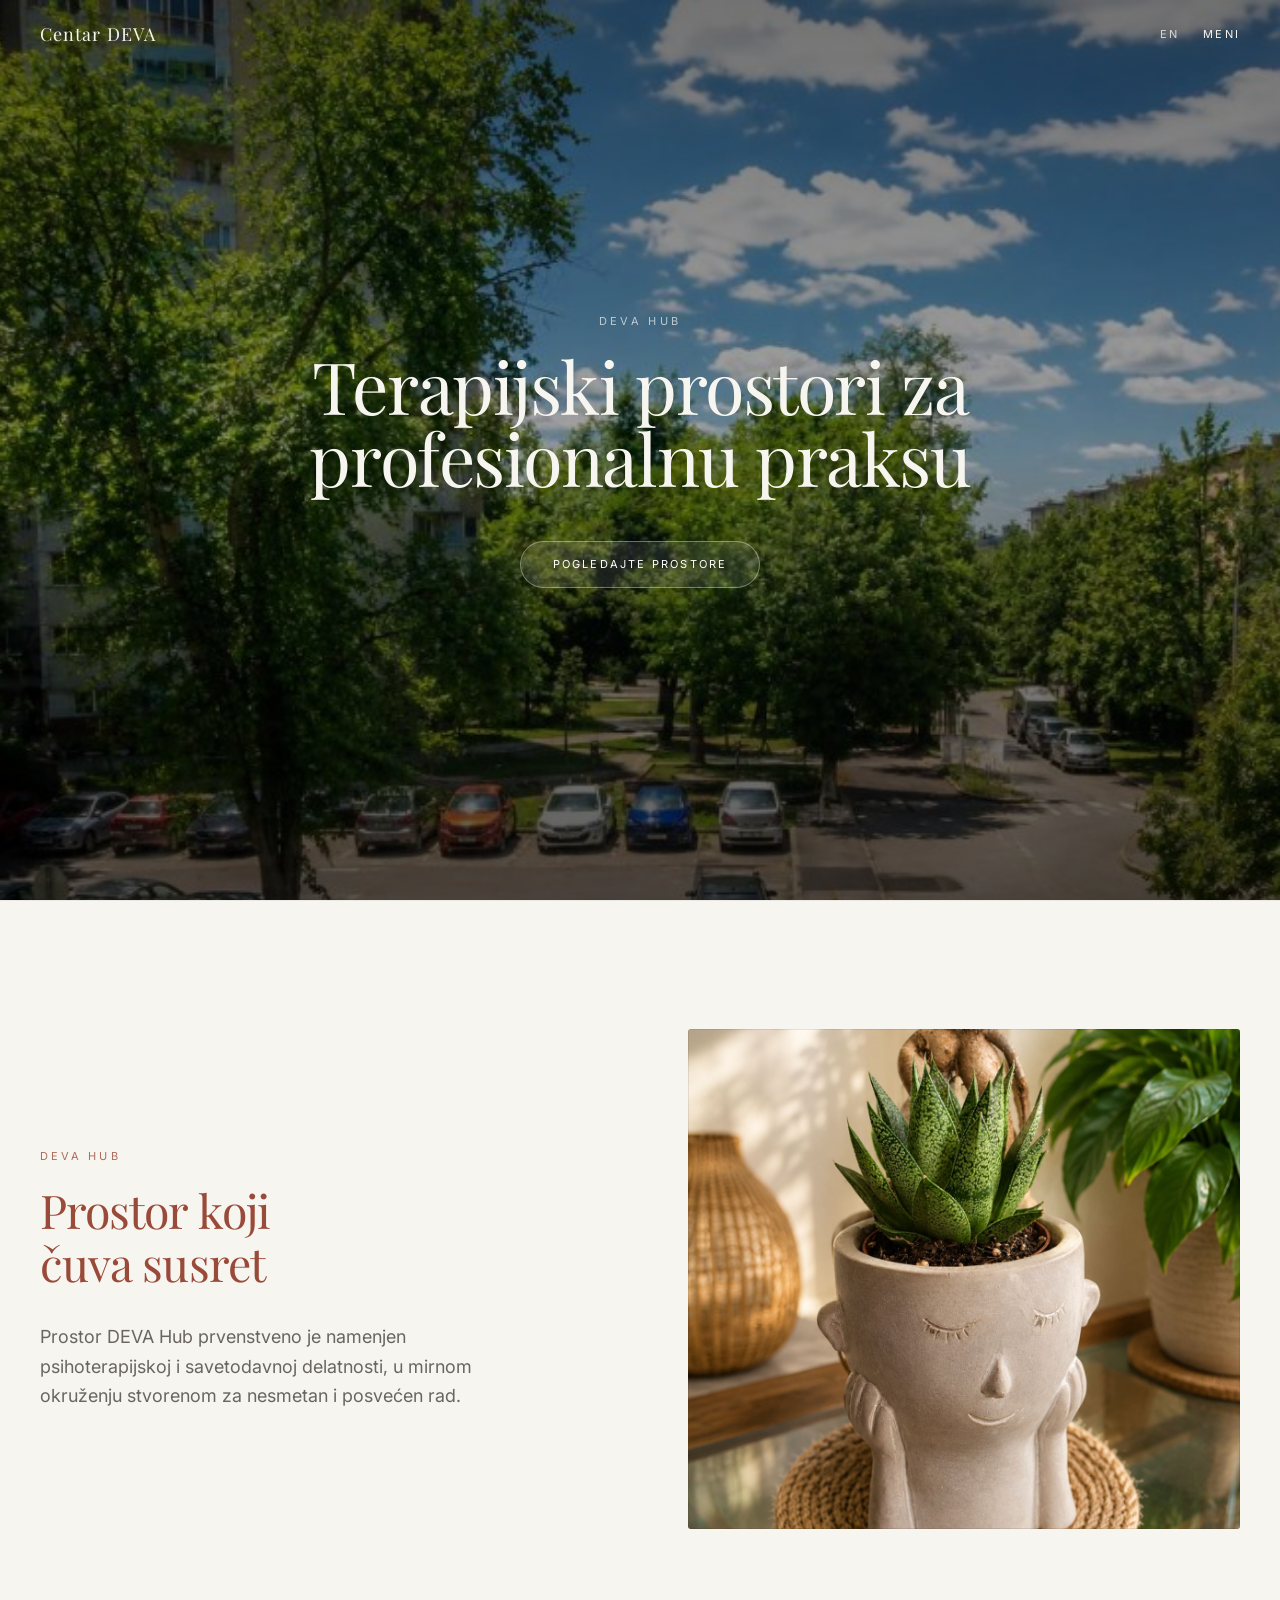
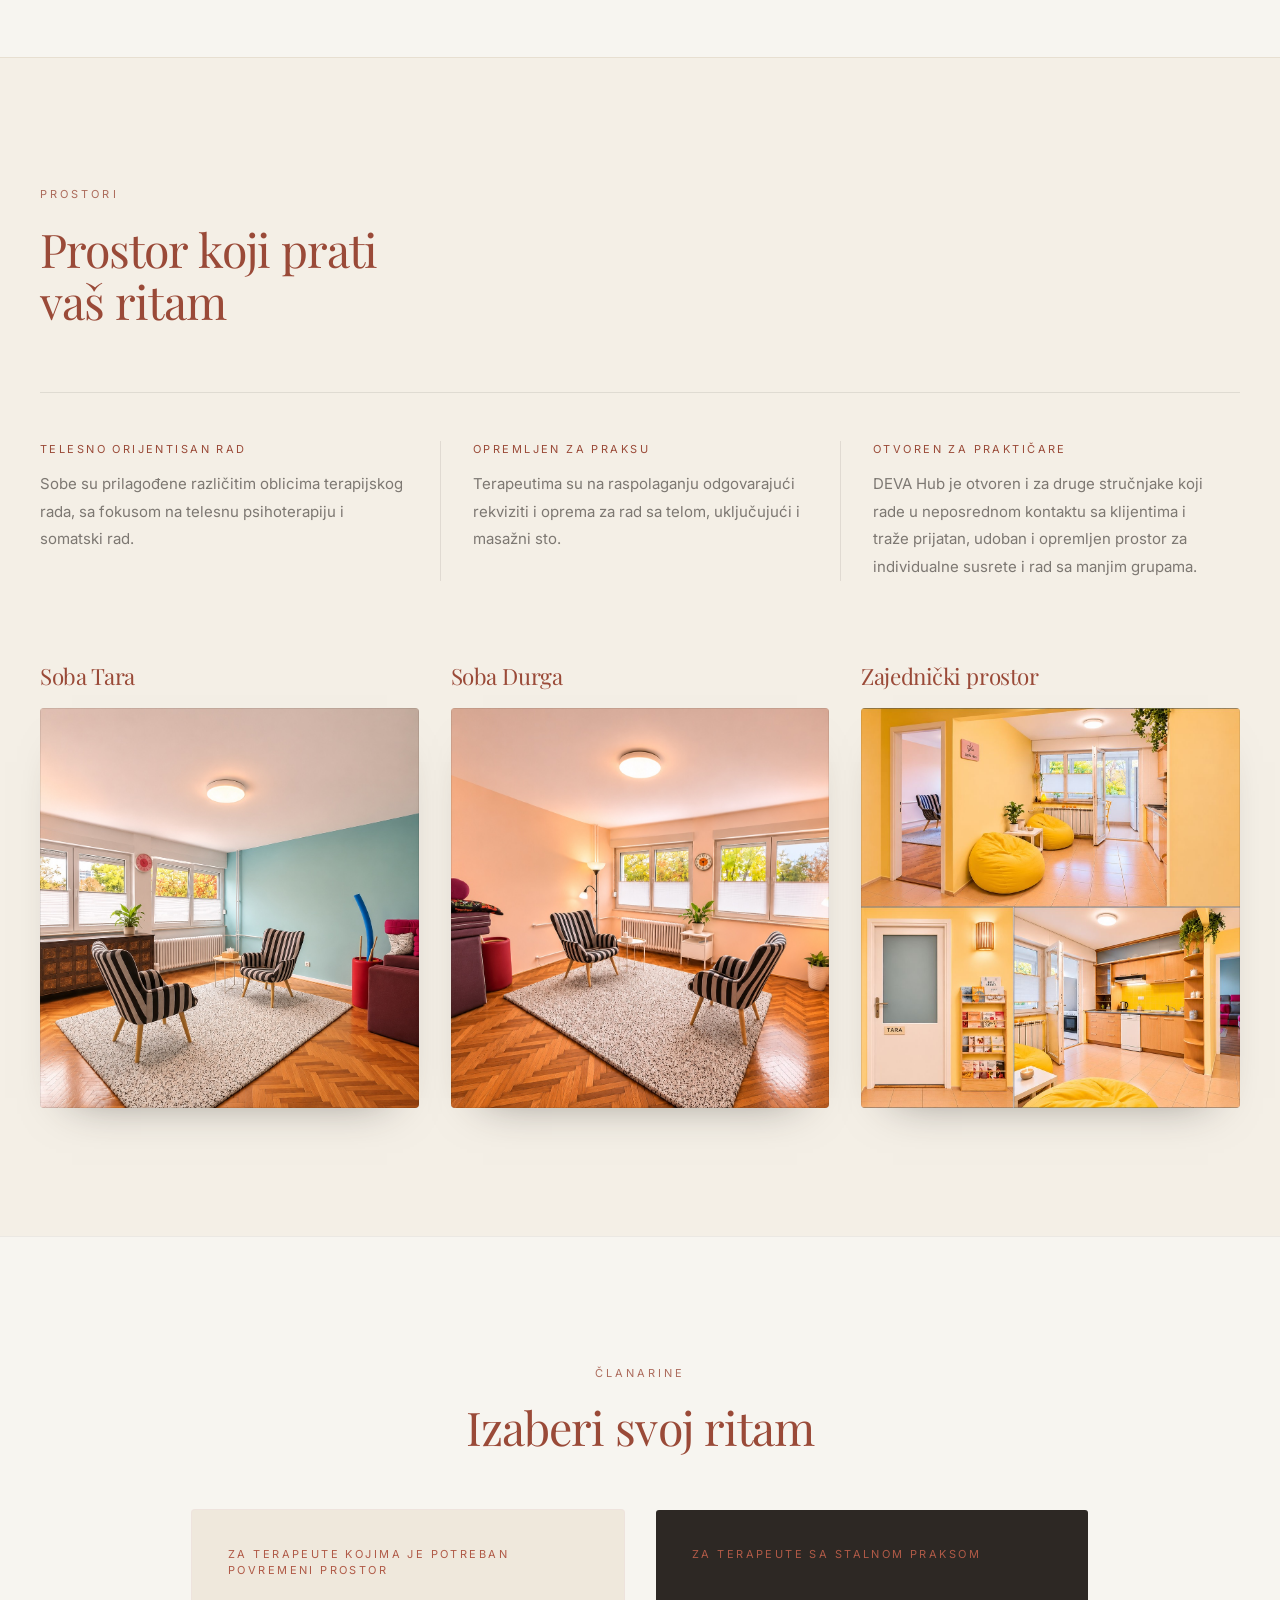
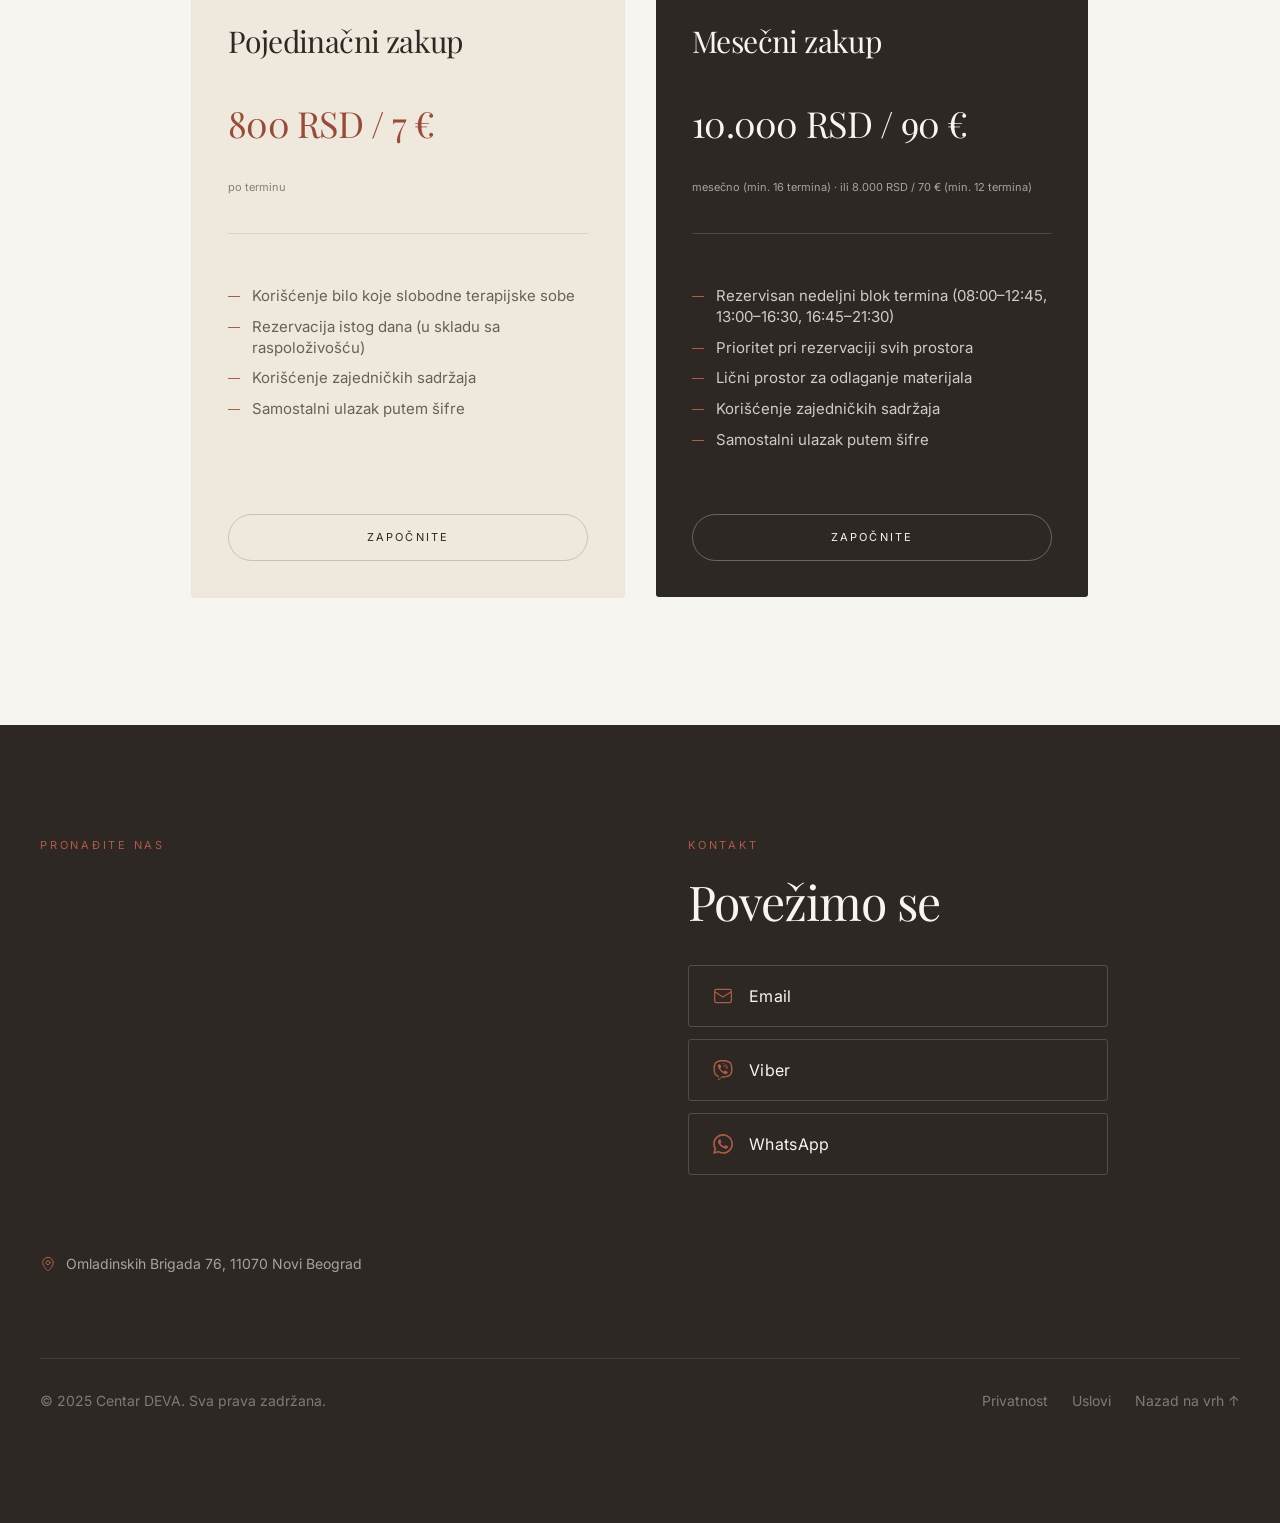
==== commit d4d93fa7: "Sync from devacentar-private/public/website/ @ 586dc84" ====
--- a/index.html
+++ b/index.html
@@ -1,107 +1,16 @@
 <!DOCTYPE html>
-<!-- GENERATED by tools/build-website.mjs — edit assets/render.js or assets/i18n.js, then rebuild. -->
-<html lang="en">
+<!-- GENERATED by tools/build-website.mjs. The root forwards to rs/ (Serbian, the default language). -->
+<html lang="sr">
 <head>
 <meta charset="utf-8">
 <meta name="viewport" content="width=device-width, initial-scale=1.0">
-<title>DEVA Hub · Therapy spaces for professional practice</title>
-<meta name="description" content="DEVA Hub provides dedicated therapy and counseling rooms for practitioners, psychotherapists, and small therapeutic groups in Novi Beograd.">
-<meta property="og:title" content="DEVA Hub · Therapy spaces for professional practice">
-<meta property="og:description" content="DEVA Hub provides dedicated therapy and counseling rooms for practitioners, psychotherapists, and small therapeutic groups in Novi Beograd.">
-<meta property="og:image" content="assets/img/logo.png">
-<meta property="og:type" content="website">
-<meta property="og:site_name" content="DEVA Hub">
-<meta name="twitter:card" content="summary_large_image">
-<meta name="twitter:title" content="DEVA Hub · Therapy spaces for professional practice">
-<meta name="twitter:description" content="DEVA Hub provides dedicated therapy and counseling rooms for practitioners, psychotherapists, and small therapeutic groups in Novi Beograd.">
-<link rel="icon" type="image/png" href="assets/img/logo.png">
-<link rel="preconnect" href="https://fonts.googleapis.com">
-<link rel="preconnect" href="https://fonts.gstatic.com" crossorigin>
-<link rel="stylesheet" href="https://fonts.googleapis.com/css2?family=Playfair+Display:ital,wght@0,400;0,500;0,600;0,700;1,400;1,500&family=Inter:wght@300;400;500&display=swap">
-<link rel="stylesheet" href="assets/app.css">
-<style>[hidden]{display:none!important}.deva-contact{display:flex;flex-direction:column;gap:12px;max-width:420px}.deva-contact-btn{display:flex;align-items:center;gap:16px;padding:18px 24px;border:1px solid rgba(247,245,240,.18);border-radius:3px;font-family:inherit;font-size:16px;letter-spacing:.02em;color:#F7F5F0;text-decoration:none;transition:background-color .5s,border-color .5s,color .5s}.deva-contact-btn .deva-contact-icon{color:#B05A47;flex-shrink:0;transition:color .5s}.deva-contact-btn:hover,.deva-contact-btn:focus-visible{background:#B05A47;border-color:#B05A47}.deva-contact-btn:hover .deva-contact-icon,.deva-contact-btn:focus-visible .deva-contact-icon{color:#F7F5F0}.deva-address{display:inline-flex;align-items:center;gap:10px;margin-top:16px;font-size:14px;color:rgba(247,245,240,.6);text-decoration:none;transition:color .5s}.deva-address .deva-contact-icon{color:#B05A47}.deva-address:hover{color:#F7F5F0}</style>
-<script type="application/ld+json">{"@context":"https://schema.org","@type":"Organization","name":"Centar DEVA","logo":"assets/img/logo.png"}</script>
+<title>DEVA Hub</title>
+<link rel="canonical" href="https://2-human.github.io/devacentar-public-website/rs/">
+<link rel="alternate" hreflang="sr" href="https://2-human.github.io/devacentar-public-website/rs/">
+<link rel="alternate" hreflang="en" href="https://2-human.github.io/devacentar-public-website/en/">
+<link rel="alternate" hreflang="x-default" href="https://2-human.github.io/devacentar-public-website/rs/">
+<meta http-equiv="refresh" content="0; url=rs/">
+<script>(function () { var h = { "#spaces": "prostori/", "#membership": "clanarine/", "#contact": "kontakt/" }[location.hash] || ""; location.replace("rs/" + h); })();</script>
 </head>
-<body>
-<div id="root"><div class="bg-[#F7F5F0] min-h-screen"><nav data-nav class="fixed top-0 left-0 right-0 z-50 transition-all duration-700 ease-out bg-transparent"><div class="max-w-[1400px] mx-auto flex items-center justify-between px-6 md:px-10 py-5 opacity-100"><a href="#" data-tone-top="text-[#F7F5F0]" data-tone-scrolled="text-[#2D2824]" class="font-display text-lg tracking-[0.06em] transition-colors duration-500 text-[#F7F5F0]">Centar DEVA</a><div class="flex items-center gap-6"><button data-lang-toggle data-tone-top="text-[#F7F5F0]/80" data-tone-scrolled="text-[#2D2824]/70" class="font-body text-[11px] tracking-[0.2em] uppercase transition-colors duration-500 hover:text-[#B05A47] text-[#F7F5F0]/80">SR</button><button data-menu-open data-tone-top="text-[#F7F5F0]" data-tone-scrolled="text-[#2D2824]" class="font-body text-[11px] tracking-[0.2em] uppercase transition-colors duration-500 hover:text-[#B05A47] text-[#F7F5F0]">Menu</button></div></div></nav><div data-menu hidden class="fixed inset-0 z-[100] bg-[#F7F5F0]/95 backdrop-blur-xl flex flex-col items-center justify-center"><div class="absolute top-6 right-6 md:right-10 flex items-center gap-6"><button data-lang-toggle class="font-body text-sm tracking-widest uppercase text-[#2D2824] hover:text-[#9A4A38] transition-colors">SR</button><button data-menu-close aria-label="Close" class="text-[#2D2824] hover:text-[#9A4A38] transition-colors"><svg xmlns="http://www.w3.org/2000/svg" width="24" height="24" viewBox="0 0 24 24" fill="none" stroke="currentColor" stroke-width="1.5" stroke-linecap="round" stroke-linejoin="round" class="lucide lucide-x"><path d="M18 6 6 18"></path><path d="m6 6 12 12"></path></svg></button></div><div class="flex flex-col items-center gap-10"><button data-menu-item data-delay="0" data-scroll-to="#spaces" class="font-display text-4xl md:text-5xl text-[#2D2824] hover:text-[#9A4A38] transition-colors duration-500 tracking-tight">Spaces</button><button data-menu-item data-delay="0.08" data-scroll-to="#membership" class="font-display text-4xl md:text-5xl text-[#2D2824] hover:text-[#9A4A38] transition-colors duration-500 tracking-tight">Membership</button><button data-menu-item data-delay="0.16" data-scroll-to="#contact" class="font-display text-4xl md:text-5xl text-[#2D2824] hover:text-[#9A4A38] transition-colors duration-500 tracking-tight">Contact</button></div></div><section class="relative h-screen w-full overflow-hidden"><div data-parallax class="absolute inset-0 will-change-transform" style="transform: translateY(0px);"><img src="assets/img/hero.jpg" alt="Sunlit street scene near the therapy space" class="w-full h-[120%] object-cover"><div class="absolute inset-0 bg-gradient-to-b from-black/55 via-black/35 to-black/65"></div></div><div class="relative z-10 flex flex-col items-center justify-center h-full px-6 text-center opacity-100"><p data-intro="20,1,0" class="mb-5 font-body tracking-[0.3em] uppercase text-[11px] text-[#F7F5F0]/70">DEVA Hub</p><h1 data-intro="30,1.2,0" class="leading-[1.05] max-w-4xl [font-family:'Playfair_Display',_Georgia,_'Times_New_Roman',_serif] font-normal text-[#F7F5F0] text-4xl sm:text-5xl md:text-6xl lg:text-7xl" style="letter-spacing: -0.02em;">Therapy spaces for<br>professional practice</h1><button data-intro="20,1,0.7" data-scroll-to="#spaces" class="mt-12 px-8 py-3.5 font-body text-[11px] tracking-[0.2em] uppercase rounded-full bg-white/10 text-white border border-white/35 transition-all duration-500 hover:bg-transparent hover:border-white/60">View the Spaces</button></div></section><section class="border-t border-[#EBE8E3] bg-[#F7F5F0]"><div data-reveal-group="philosophy" data-margin="-100px" class="max-w-[1400px] mx-auto px-6 md:px-10 py-24 md:py-32"><div class="grid grid-cols-1 lg:grid-cols-2 gap-14 lg:gap-24 items-center"><div data-reveal="30,1,0,philosophy"><div class=""><p class="font-body text-[#9A4A38]/80 text-[11px] tracking-[0.28em] uppercase mb-5">DEVA Hub</p><h2 class="font-display text-[#9A4A38] text-3xl md:text-[2.35rem] lg:text-[2.9rem] leading-[1.14]" style="letter-spacing: -0.02em;">A space that<br>holds the encounter</h2></div><p class="mt-8 font-body text-[#2D2824]/70 text-lg leading-relaxed max-w-md">The DEVA Hub space is primarily intended for psychotherapy and counseling work, in a calm setting made for focused, undisturbed sessions.</p></div><div class="relative overflow-hidden rounded-[3px]" data-reveal="30,1,0.2,philosophy"><img src="assets/img/philosophy.jpg" alt="Warm interior of the DEVA Hub therapy space" class="w-full h-[340px] md:h-[440px] lg:h-[500px] object-cover"><div class="absolute inset-0 ring-1 ring-inset ring-[#2D2824]/10 pointer-events-none"></div></div></div></div></section><section id="spaces" class="border-t border-[#E7DFD1] bg-[#F4EFE6]"><div data-reveal-group="spaces" data-margin="-100px" class="max-w-[1400px] mx-auto px-6 md:px-10 py-24 md:py-32"><div data-reveal="26,1,0,spaces"><div class=""><p class="font-body text-[#9A4A38]/80 text-[11px] tracking-[0.28em] uppercase mb-5">The Spaces</p><h2 class="font-display text-[#9A4A38] text-3xl md:text-[2.35rem] lg:text-[2.9rem] leading-[1.14]" style="letter-spacing: -0.02em;">A space that follows<br>your rhythm</h2></div></div><div class="mt-14 md:mt-16 grid grid-cols-1 sm:grid-cols-3 gap-10 md:gap-0 border-t border-[#2D2824]/10 pt-10 md:pt-12" data-reveal="20,1,0.2,spaces"><div class="md:px-8 md:pl-0"><h3 class="font-body text-[11px] tracking-[0.22em] uppercase text-[#9A4A38] mb-3">Body-oriented practice</h3><p class="font-body text-[#2D2824]/60 text-[15px] leading-[1.85] max-w-sm">The rooms are adapted to different forms of therapeutic work, with a focus on body psychotherapy and somatic practice.</p></div><div class="md:px-8 md:border-l md:border-[#2D2824]/10"><h3 class="font-body text-[11px] tracking-[0.22em] uppercase text-[#9A4A38] mb-3">Equipped for the work</h3><p class="font-body text-[#2D2824]/60 text-[15px] leading-[1.85] max-w-sm">Therapists have access to appropriate props and equipment for body-oriented work, including a massage table.</p></div><div class="md:px-8 md:border-l md:border-[#2D2824]/10"><h3 class="font-body text-[11px] tracking-[0.22em] uppercase text-[#9A4A38] mb-3">Open to practitioners</h3><p class="font-body text-[#2D2824]/60 text-[15px] leading-[1.85] max-w-sm">DEVA Hub also welcomes other professionals who work in direct contact with clients and need a pleasant, comfortable and equipped space for individual sessions and work with smaller groups.</p></div></div><div class="mt-16 md:mt-20 grid grid-cols-1 sm:grid-cols-2 lg:grid-cols-3 gap-10 md:gap-8"><div class="group" data-reveal="24,1,0.3,spaces"><h3 class="font-display text-[#9A4A38] text-xl md:text-[1.4rem] leading-snug mb-4" style="letter-spacing: -0.02em;">Tara Room</h3><div class="relative overflow-hidden rounded-[4px] bg-[#EDE5D8] shadow-[0_22px_45px_-32px_rgba(45,40,36,0.55)]"><img src="assets/img/space-1.jpg" alt="Tara Room" class="w-full h-[280px] md:h-[340px] lg:h-[400px] object-cover transition-transform duration-1000 ease-out group-hover:scale-[1.04]"><div class="absolute inset-0 ring-1 ring-inset ring-[#2D2824]/10 pointer-events-none"></div></div></div><div class="group" data-reveal="24,1,0.42,spaces"><h3 class="font-display text-[#9A4A38] text-xl md:text-[1.4rem] leading-snug mb-4" style="letter-spacing: -0.02em;">Durga Room</h3><div class="relative overflow-hidden rounded-[4px] bg-[#EDE5D8] shadow-[0_22px_45px_-32px_rgba(45,40,36,0.55)]"><img src="assets/img/space-2.jpg" alt="Durga Room" class="w-full h-[280px] md:h-[340px] lg:h-[400px] object-cover transition-transform duration-1000 ease-out group-hover:scale-[1.04]"><div class="absolute inset-0 ring-1 ring-inset ring-[#2D2824]/10 pointer-events-none"></div></div></div><div class="group" data-reveal="24,1,0.54,spaces"><h3 class="font-display text-[#9A4A38] text-xl md:text-[1.4rem] leading-snug mb-4" style="letter-spacing: -0.02em;">The Commons</h3><div class="relative overflow-hidden rounded-[4px] bg-[#EDE5D8] shadow-[0_22px_45px_-32px_rgba(45,40,36,0.55)]"><img src="assets/img/space-3.jpg" alt="The Commons" class="w-full h-[280px] md:h-[340px] lg:h-[400px] object-cover transition-transform duration-1000 ease-out group-hover:scale-[1.04]"><div class="absolute inset-0 ring-1 ring-inset ring-[#2D2824]/10 pointer-events-none"></div></div></div></div></div></section><section id="membership" class="border-t border-[#EBE8E3] bg-[#F7F5F0]"><div data-reveal-group="membership" data-margin="-100px" class="max-w-[1400px] mx-auto px-6 md:px-10 py-24 md:py-32"><div class="mb-12 md:mb-14" data-reveal="30,1,0,membership"><div class="text-center"><p class="font-body text-[#9A4A38]/80 text-[11px] tracking-[0.28em] uppercase mb-5">Membership</p><h2 class="font-display text-[#9A4A38] text-3xl md:text-[2.35rem] lg:text-[2.9rem] leading-[1.14]" style="letter-spacing: -0.02em;">Choose your rhythm</h2></div></div><div class="grid grid-cols-1 md:grid-cols-2 gap-6 lg:gap-8 max-w-4xl mx-auto md:grid-rows-[auto_auto_auto_auto_auto_1fr_auto]"><div class="rounded-[3px] p-7 md:p-9 flex flex-col md:grid md:grid-rows-subgrid md:row-span-7 bg-[#EFE8DC] ring-1 ring-[#9A4A38]/10" data-reveal="30,0.9,0,membership"><p class="font-body text-[11px] tracking-[0.22em] uppercase mb-3 text-[#B05A47]">For therapists who need occasional space</p><h3 class="font-display text-2xl md:text-3xl leading-tight" style="letter-spacing: -0.02em;">Single session</h3><div class="mt-3 font-display text-3xl md:text-4xl leading-none text-[#9A4A38]" style="letter-spacing: -0.02em;">800 RSD / 7 €</div><div class="font-body text-[11px] mt-1 leading-[1.5] text-[#2D2824]/55">per session</div><div class="w-full border-t mt-1.5 border-[#2D2824]/10"></div><ul class="space-y-2.5 mt-5"><li class="flex items-start gap-3"><span class="mt-2.5 w-3 h-px flex-shrink-0 bg-[#B05A47]"></span><span class="font-body text-[15px] leading-snug text-[#2D2824]/70">Use of any available therapy room</span></li><li class="flex items-start gap-3"><span class="mt-2.5 w-3 h-px flex-shrink-0 bg-[#B05A47]"></span><span class="font-body text-[15px] leading-snug text-[#2D2824]/70">Same-day booking (subject to availability)</span></li><li class="flex items-start gap-3"><span class="mt-2.5 w-3 h-px flex-shrink-0 bg-[#B05A47]"></span><span class="font-body text-[15px] leading-snug text-[#2D2824]/70">Use of shared amenities</span></li><li class="flex items-start gap-3"><span class="mt-2.5 w-3 h-px flex-shrink-0 bg-[#B05A47]"></span><span class="font-body text-[15px] leading-snug text-[#2D2824]/70">Self-entry via access code</span></li></ul><a href="#contact" data-scroll-to="#contact" class="mt-8 w-full py-3.5 rounded-full font-body text-[11px] tracking-[0.2em] uppercase text-center transition-colors duration-500 block border border-[#2D2824]/20 text-[#2D2824] hover:bg-[#2D2824] hover:text-[#F7F5F0] hover:border-[#2D2824]">Get Started</a></div><div class="rounded-[3px] p-7 md:p-9 flex flex-col md:grid md:grid-rows-subgrid md:row-span-7 bg-[#2D2824] text-[#F7F5F0]" data-reveal="30,0.9,0.15,membership"><p class="font-body text-[11px] tracking-[0.22em] uppercase mb-3 text-[#B05A47]">For therapists with an established practice</p><h3 class="font-display text-2xl md:text-3xl leading-tight" style="letter-spacing: -0.02em;">Monthly rental</h3><div class="mt-3 font-display text-3xl md:text-4xl leading-none text-[#F7F5F0]" style="letter-spacing: -0.02em;">10,000 RSD / 90 €</div><div class="font-body text-[11px] mt-1 leading-[1.5] text-[#F7F5F0]/60">per month (min. 16 sessions) · or 8,000 RSD / 70 € (min. 12 sessions)</div><div class="w-full border-t mt-1.5 border-[#F7F5F0]/15"></div><ul class="space-y-2.5 mt-5"><li class="flex items-start gap-3"><span class="mt-2.5 w-3 h-px flex-shrink-0 bg-[#B05A47]"></span><span class="font-body text-[15px] leading-snug text-[#F7F5F0]/80">Reserved weekly time block (08:00–12:45, 13:00–16:30, 16:45–21:30)</span></li><li class="flex items-start gap-3"><span class="mt-2.5 w-3 h-px flex-shrink-0 bg-[#B05A47]"></span><span class="font-body text-[15px] leading-snug text-[#F7F5F0]/80">Priority when booking all spaces</span></li><li class="flex items-start gap-3"><span class="mt-2.5 w-3 h-px flex-shrink-0 bg-[#B05A47]"></span><span class="font-body text-[15px] leading-snug text-[#F7F5F0]/80">Personal storage for materials</span></li><li class="flex items-start gap-3"><span class="mt-2.5 w-3 h-px flex-shrink-0 bg-[#B05A47]"></span><span class="font-body text-[15px] leading-snug text-[#F7F5F0]/80">Use of shared amenities</span></li><li class="flex items-start gap-3"><span class="mt-2.5 w-3 h-px flex-shrink-0 bg-[#B05A47]"></span><span class="font-body text-[15px] leading-snug text-[#F7F5F0]/80">Self-entry via access code</span></li></ul><a href="#contact" data-scroll-to="#contact" class="mt-8 w-full py-3.5 rounded-full font-body text-[11px] tracking-[0.2em] uppercase text-center transition-colors duration-500 block border border-[#F7F5F0]/30 text-[#F7F5F0] hover:border-[#F7F5F0]/60">Get Started</a></div></div></div></section><footer id="contact" class="bg-[#2D2824] text-[#F7F5F0]"><div data-reveal-group="footer" data-margin="-80px" class="max-w-[1400px] mx-auto px-6 md:px-10 py-20 md:py-28"><div class="grid grid-cols-1 lg:grid-cols-2 gap-16 lg:gap-24"><div data-reveal="30,1,0,footer"><p class="font-body text-[#B05A47] text-[11px] tracking-[0.25em] uppercase mb-6">Find Us</p><div class="rounded-[3px] overflow-hidden h-[300px] md:h-[360px] bg-[#2D2824] relative"><iframe title="Centar DEVA Location" src="https://maps.google.com/maps?q=Omladinskih%20Brigada%2076%2011070%20Novi%20Beograd&amp;z=15&amp;output=embed" class="w-full h-full border-0 grayscale opacity-70" loading="lazy"></iframe></div><a href="https://maps.google.com/?q=Omladinskih+Brigada+76+11070+Novi+Beograd" target="_blank" rel="noopener noreferrer" class="deva-address"><svg xmlns="http://www.w3.org/2000/svg" width="16" height="16" viewBox="0 0 24 24" fill="none" stroke="currentColor" stroke-width="1.5" stroke-linecap="round" stroke-linejoin="round" class="lucide lucide-map-pin deva-contact-icon"><path d="M20 10c0 4.993-5.539 10.193-7.399 11.799a1 1 0 0 1-1.202 0C9.539 20.193 4 14.993 4 10a8 8 0 0 1 16 0"></path><circle cx="12" cy="10" r="3"></circle></svg><span>Omladinskih Brigada 76, 11070 Novi Beograd</span></a></div><div class="flex flex-col justify-between" data-reveal="30,1,0.2,footer"><div><p class="font-body text-[#B05A47] text-[11px] tracking-[0.25em] uppercase mb-6">Contact</p><h2 class="font-display text-3xl md:text-4xl lg:text-5xl leading-tight mb-10" style="letter-spacing: -0.02em;">Let's Connect</h2><div class="deva-contact"><a href="mailto:devacentar@gmail.com" class="deva-contact-btn"><svg xmlns="http://www.w3.org/2000/svg" width="20" height="20" viewBox="0 0 24 24" fill="none" stroke="currentColor" stroke-width="1.5" stroke-linecap="round" stroke-linejoin="round" class="lucide lucide-mail deva-contact-icon"><rect width="20" height="16" x="2" y="4" rx="2"></rect><path d="m22 7-8.97 5.7a1.94 1.94 0 0 1-2.06 0L2 7"></path></svg><span>Email</span></a><a href="viber://chat?number=%2B381641403475" class="deva-contact-btn"><svg xmlns="http://www.w3.org/2000/svg" width="20" height="20" viewBox="0 0 24 24" fill="currentColor" aria-hidden="true" class="brand-viber deva-contact-icon"><path d="M11.4 0C9.473.028 5.333.344 3.02 2.467 1.302 4.187.696 6.7.633 9.817.57 12.933.488 18.776 6.12 20.36h.003l-.004 2.416s-.037.977.61 1.177c.777.242 1.234-.5 1.98-1.302.407-.44.972-1.084 1.397-1.58 3.85.326 6.812-.416 7.15-.525.776-.252 5.176-.816 5.892-6.657.74-6.02-.36-9.83-2.34-11.546-.596-.55-3.006-2.3-8.375-2.323 0 0-.395-.025-1.037-.017zm.058 1.693c.545-.004.88.017.88.017 4.542.02 6.717 1.388 7.222 1.846 1.675 1.435 2.53 4.868 1.906 9.897v.002c-.604 4.878-4.174 5.184-4.832 5.395-.28.09-2.882.737-6.153.524 0 0-2.436 2.94-3.197 3.704-.12.12-.26.167-.352.144-.13-.033-.166-.188-.165-.414l.02-4.018c-4.762-1.32-4.485-6.292-4.43-8.895.054-2.604.543-4.738 1.996-6.173 1.96-1.773 5.474-2.018 7.11-2.03zm.38 2.602c-.167 0-.303.135-.304.302 0 .167.133.303.3.305 1.624.01 2.946.537 4.028 1.592 1.073 1.046 1.62 2.468 1.633 4.334.002.167.14.3.307.3.166-.002.3-.138.3-.304-.014-1.984-.618-3.596-1.816-4.764-1.19-1.16-2.692-1.753-4.447-1.765zm-3.96.695c-.19-.032-.4.005-.616.117l-.01.002c-.43.247-.816.562-1.146.932-.002.004-.006.004-.008.008-.267.323-.42.638-.46.948-.008.046-.01.093-.007.14 0 .136.022.27.065.4l.013.01c.135.48.473 1.276 1.205 2.604.42.768.903 1.5 1.446 2.186.27.344.56.673.87.984l.132.132c.31.308.64.6.984.87.686.543 1.418 1.027 2.186 1.447 1.328.733 2.126 1.07 2.604 1.206l.01.014c.13.042.265.064.402.063.046.002.092 0 .138-.008.31-.036.627-.19.948-.46.004 0 .003-.002.008-.005.37-.33.683-.72.93-1.148l.003-.01c.225-.432.15-.842-.18-1.12-.004 0-.698-.58-1.037-.83-.36-.255-.73-.492-1.113-.71-.51-.285-1.032-.106-1.248.174l-.447.564c-.23.283-.657.246-.657.246-3.12-.796-3.955-3.955-3.955-3.955s-.037-.426.248-.656l.563-.448c.277-.215.456-.737.17-1.248-.217-.383-.454-.756-.71-1.115-.25-.34-.826-1.033-.83-1.035-.137-.165-.31-.265-.502-.297zm4.49.88c-.158.002-.29.124-.3.282-.01.167.115.312.282.324 1.16.085 2.017.466 2.645 1.15.63.688.93 1.524.906 2.57-.002.168.13.306.3.31.166.003.305-.13.31-.297.025-1.175-.334-2.193-1.067-2.994-.74-.81-1.777-1.253-3.05-1.346h-.024zm.463 1.63c-.16.002-.29.127-.3.287-.008.167.12.31.288.32.523.028.875.175 1.113.422.24.245.388.62.416 1.164.01.167.15.295.318.287.167-.008.295-.15.287-.317-.03-.644-.215-1.178-.58-1.557-.367-.378-.893-.574-1.52-.607h-.018z"></path></svg><span>Viber</span></a><a href="https://wa.me/381641403475" target="_blank" rel="noopener noreferrer" class="deva-contact-btn"><svg xmlns="http://www.w3.org/2000/svg" width="20" height="20" viewBox="0 0 24 24" fill="currentColor" aria-hidden="true" class="brand-whatsapp deva-contact-icon"><path d="M17.472 14.382c-.297-.149-1.758-.867-2.03-.967-.273-.099-.471-.148-.67.15-.197.297-.767.966-.94 1.164-.173.199-.347.223-.644.075-.297-.15-1.255-.463-2.39-1.475-.883-.788-1.48-1.761-1.653-2.059-.173-.297-.018-.458.13-.606.134-.133.298-.347.446-.52.149-.174.198-.298.298-.497.099-.198.05-.371-.025-.52-.075-.149-.669-1.612-.916-2.207-.242-.579-.487-.5-.669-.51-.173-.008-.371-.01-.57-.01-.198 0-.52.074-.792.372-.272.297-1.04 1.016-1.04 2.479 0 1.462 1.065 2.875 1.213 3.074.149.198 2.096 3.2 5.077 4.487.709.306 1.262.489 1.694.625.712.227 1.36.195 1.871.118.571-.085 1.758-.719 2.006-1.413.248-.694.248-1.289.173-1.413-.074-.124-.272-.198-.57-.347m-5.421 7.403h-.004a9.87 9.87 0 01-5.031-1.378l-.361-.214-3.741.982.998-3.648-.235-.374a9.86 9.86 0 01-1.51-5.26c.001-5.45 4.436-9.884 9.888-9.884 2.64 0 5.122 1.03 6.988 2.898a9.825 9.825 0 012.893 6.994c-.003 5.45-4.437 9.884-9.885 9.884m8.413-18.297A11.815 11.815 0 0012.05 0C5.495 0 .16 5.335.157 11.892c0 2.096.547 4.142 1.588 5.945L.057 24l6.305-1.654a11.882 11.882 0 005.683 1.448h.005c6.554 0 11.89-5.335 11.893-11.893a11.821 11.821 0 00-3.48-8.413Z"></path></svg><span>WhatsApp</span></a></div></div></div></div><div class="mt-20 pt-8 border-t border-[#F7F5F0]/10 flex flex-col sm:flex-row items-center justify-between gap-4"><p class="font-body text-sm text-[#F7F5F0]/40">© 2025 Centar DEVA. All rights reserved.</p><div class="flex items-center gap-6"><button data-modal-open="privacy" class="font-body text-sm text-[#F7F5F0]/40 hover:text-[#F7F5F0]/70 transition-colors duration-500">Privacy</button><button data-modal-open="terms" class="font-body text-sm text-[#F7F5F0]/40 hover:text-[#F7F5F0]/70 transition-colors duration-500">Terms</button><button data-scroll-top class="font-body text-sm text-[#F7F5F0]/40 hover:text-[#F7F5F0]/70 transition-colors duration-500">Back to top ↑</button></div></div></div><div data-modal="terms" hidden class="fixed inset-0 z-[200] bg-[#262A22]/80 backdrop-blur-sm flex items-start md:items-center justify-center p-4 md:p-8 overflow-y-auto"><div data-modal-panel class="bg-[#F5F4EE] text-[#262A22] rounded-[6px] w-full max-w-2xl my-8 relative"><div class="sticky top-0 bg-[#F5F4EE] flex items-center justify-between px-8 md:px-10 pt-8 pb-4 border-b border-[#DDE0D5] rounded-t-[6px]"><div><p class="font-body text-[#5A7048] text-xs tracking-widest uppercase mb-1">Last updated: 23.8.2026.</p><h2 class="font-display text-2xl md:text-3xl" style="letter-spacing: -0.02em;">Terms of Use</h2></div><button data-modal-close aria-label="Close" class="text-[#262A22] hover:text-[#5A7048] transition-colors duration-500 flex-shrink-0 ml-4"><svg xmlns="http://www.w3.org/2000/svg" width="22" height="22" viewBox="0 0 24 24" fill="none" stroke="currentColor" stroke-width="1.5" stroke-linecap="round" stroke-linejoin="round" class="lucide lucide-x"><path d="M18 6 6 18"></path><path d="m6 6 12 12"></path></svg></button></div><div class="px-8 md:px-10 py-8 max-h-[60vh] overflow-y-auto"><p class="font-body text-sm md:text-base text-[#262A22]/70 mb-8 leading-relaxed">Welcome to the DEVA Hub website, a therapy space operated by Centar DEVA. By using this website and booking a space, you accept the following terms of use.</p><div class="space-y-6"><div><h3 class="font-display text-lg mb-2 text-[#262A22]">1. Purpose of the space</h3><p class="font-body text-sm md:text-base text-[#262A22]/70 leading-relaxed whitespace-pre-line">DEVA Hub is a space intended for psychotherapeutic, counseling, educational, and other professional work in the field of mental health and personal development.
-
-The space may be used for:
-
-- individual therapy sessions,
-- work with couples and families,
-- small therapy and educational groups,
-- supervision,
-- workshops and professional meetings.
-
-Users are obliged to use the space in accordance with its purpose and with respect for other tenants.</p></div><div><h3 class="font-display text-lg mb-2 text-[#262A22]">2. Reservations</h3><p class="font-body text-sm md:text-base text-[#262A22]/70 leading-relaxed whitespace-pre-line">Reservations are made through the website or by arrangement with the centar DEVA team.
-
-A reservation is confirmed only after the availability of the time slot is confirmed.
-
-Permanent tenants have priority when booking their contracted time slots.</p></div><div><h3 class="font-display text-lg mb-2 text-[#262A22]">3. Payment</h3><p class="font-body text-sm md:text-base text-[#262A22]/70 leading-relaxed whitespace-pre-line">Individual sessions and monthly rentals are paid according to the current price list.
-
-Monthly rental implies booking the same time slot once a week during the month.</p></div><div><h3 class="font-display text-lg mb-2 text-[#262A22]">4. Cancellation</h3><p class="font-body text-sm md:text-base text-[#262A22]/70 leading-relaxed whitespace-pre-line">An individual session can be cancelled no later than 24 hours in advance.
-
-In case of later cancellation or no-show, the booking is considered used, unless otherwise agreed.</p></div><div><h3 class="font-display text-lg mb-2 text-[#262A22]">5. Use of the space</h3><p class="font-body text-sm md:text-base text-[#262A22]/70 leading-relaxed whitespace-pre-line">The user is responsible for:
-
-- respecting the reserved time,
-- leaving the space tidy,
-- careful use of furniture and equipment,
-- preserving the privacy of other users.
-
-It is not allowed to:
-
-- smoke in the space (except in a specially designated area),
-- bring in hazardous materials,
-- engage in activities that disturb the work of other tenants.</p></div><div><h3 class="font-display text-lg mb-2 text-[#262A22]">6. Liability</h3><p class="font-body text-sm md:text-base text-[#262A22]/70 leading-relaxed whitespace-pre-line">Centar DEVA is not responsible for personal belongings left in the space.
-
-The user is liable for any damage caused by intentional or careless use of the space or equipment.</p></div><div><h3 class="font-display text-lg mb-2 text-[#262A22]">7. Privacy</h3><p class="font-body text-sm md:text-base text-[#262A22]/70 leading-relaxed whitespace-pre-line">Centar DEVA respects the privacy of its users. Personal data is processed in accordance with the Privacy Policy published on the website.</p></div><div><h3 class="font-display text-lg mb-2 text-[#262A22]">8. Changes to the terms</h3><p class="font-body text-sm md:text-base text-[#262A22]/70 leading-relaxed whitespace-pre-line">Centar DEVA reserves the right to change these terms of use at any time. All changes will be published on this page and take effect on the date of publication.</p></div><div><h3 class="font-display text-lg mb-2 text-[#262A22]">9. Contact</h3><p class="font-body text-sm md:text-base text-[#262A22]/70 leading-relaxed whitespace-pre-line">For any questions regarding reservations or use of the space, you can contact us via:
-
-E-mail: devacentar@gmail.com
-
-Phone: +381641403475</p></div></div></div></div></div><div data-modal="privacy" hidden class="fixed inset-0 z-[200] bg-[#262A22]/80 backdrop-blur-sm flex items-start md:items-center justify-center p-4 md:p-8 overflow-y-auto"><div data-modal-panel class="bg-[#F5F4EE] text-[#262A22] rounded-[6px] w-full max-w-2xl my-8 relative"><div class="sticky top-0 bg-[#F5F4EE] flex items-center justify-between px-8 md:px-10 pt-8 pb-4 border-b border-[#DDE0D5] rounded-t-[6px]"><div><p class="font-body text-[#5A7048] text-xs tracking-widest uppercase mb-1">Last updated: 23.8.2026.</p><h2 class="font-display text-2xl md:text-3xl" style="letter-spacing: -0.02em;">Privacy Policy</h2></div><button data-modal-close aria-label="Close" class="text-[#262A22] hover:text-[#5A7048] transition-colors duration-500 flex-shrink-0 ml-4"><svg xmlns="http://www.w3.org/2000/svg" width="22" height="22" viewBox="0 0 24 24" fill="none" stroke="currentColor" stroke-width="1.5" stroke-linecap="round" stroke-linejoin="round" class="lucide lucide-x"><path d="M18 6 6 18"></path><path d="m6 6 12 12"></path></svg></button></div><div class="px-8 md:px-10 py-8 max-h-[60vh] overflow-y-auto"><p class="font-body text-sm md:text-base text-[#262A22]/70 mb-8 leading-relaxed">Centar DEVA, operator of DEVA Hub, respects your privacy and is committed to protecting your personal data. This Privacy Policy explains how we collect, use, and protect your information.</p><div class="space-y-6"><div><h3 class="font-display text-lg mb-2 text-[#262A22]">1. Data we collect</h3><p class="font-body text-sm md:text-base text-[#262A22]/70 leading-relaxed whitespace-pre-line">We collect the following types of personal data:
-
-- Contact information: name, email address, and phone number provided when making a reservation or inquiry.
-- Booking information: reserved dates, times, and selected spaces.
-- Communication records: correspondence via email or phone.
-
-We do not collect sensitive data related to the therapeutic work conducted in the space.</p></div><div><h3 class="font-display text-lg mb-2 text-[#262A22]">2. Purpose of data processing</h3><p class="font-body text-sm md:text-base text-[#262A22]/70 leading-relaxed whitespace-pre-line">Your personal data is used exclusively for:
-
-- confirming and managing reservations,
-- communication regarding bookings and use of the space,
-- billing and payment processing,
-- informing you about important changes to our services.
-
-Your data will not be used for marketing purposes without your explicit consent.</p></div><div><h3 class="font-display text-lg mb-2 text-[#262A22]">3. Legal basis</h3><p class="font-body text-sm md:text-base text-[#262A22]/70 leading-relaxed whitespace-pre-line">We process your personal data on the basis of:
-
-- the performance of a contract (reservation and use of the space),
-- our legitimate interest in managing the business,
-- your consent where applicable.
-
-You may withdraw your consent at any time.</p></div><div><h3 class="font-display text-lg mb-2 text-[#262A22]">4. Data sharing</h3><p class="font-body text-sm md:text-base text-[#262A22]/70 leading-relaxed whitespace-pre-line">Centar DEVA does not sell or rent your personal data. Your data may be shared with third parties only when necessary for:
-
-- processing payments,
-- fulfilling legal obligations,
-- protecting our legal rights.
-
-All third parties are obligated to protect your data in accordance with applicable law.</p></div><div><h3 class="font-display text-lg mb-2 text-[#262A22]">5. Data retention</h3><p class="font-body text-sm md:text-base text-[#262A22]/70 leading-relaxed whitespace-pre-line">Your personal data is retained only for as long as necessary to fulfill the purposes for which it was collected, including legal, accounting, and tax requirements.
-
-After this period, the data is securely deleted or anonymized.</p></div><div><h3 class="font-display text-lg mb-2 text-[#262A22]">6. Data security</h3><p class="font-body text-sm md:text-base text-[#262A22]/70 leading-relaxed whitespace-pre-line">We implement appropriate technical and organizational measures to protect your personal data from unauthorized access, loss, or misuse.
-
-Access to personal data is limited to authorized personnel only.</p></div><div><h3 class="font-display text-lg mb-2 text-[#262A22]">7. Your rights</h3><p class="font-body text-sm md:text-base text-[#262A22]/70 leading-relaxed whitespace-pre-line">You have the right to:
-
-- access your personal data,
-- request correction of inaccurate data,
-- request deletion of your data,
-- withdraw consent at any time,
-- file a complaint with the competent authority.
-
-To exercise these rights, please contact us using the details below.</p></div><div><h3 class="font-display text-lg mb-2 text-[#262A22]">8. Cookies</h3><p class="font-body text-sm md:text-base text-[#262A22]/70 leading-relaxed whitespace-pre-line">Our website may use basic cookies to ensure proper functionality. We do not use cookies for tracking or advertising purposes.</p></div><div><h3 class="font-display text-lg mb-2 text-[#262A22]">9. Changes to this policy</h3><p class="font-body text-sm md:text-base text-[#262A22]/70 leading-relaxed whitespace-pre-line">Centar DEVA reserves the right to update this Privacy Policy at any time. All changes will be published on this page and take effect on the date of publication.</p></div><div><h3 class="font-display text-lg mb-2 text-[#262A22]">10. Contact</h3><p class="font-body text-sm md:text-base text-[#262A22]/70 leading-relaxed whitespace-pre-line">For any questions regarding your personal data or this Privacy Policy, you can contact us via:
-
-E-mail: devacentar@gmail.com
-
-Phone: +381641403475</p></div></div></div></div></div></footer></div></div>
-<script src="assets/i18n.js"></script>
-<script src="assets/render.js"></script>
-<script src="assets/site.js"></script>
-</body>
+<body><p><a href="rs/">Centar DEVA · DEVA Hub</a> · <a href="en/">English</a></p></body>
 </html>
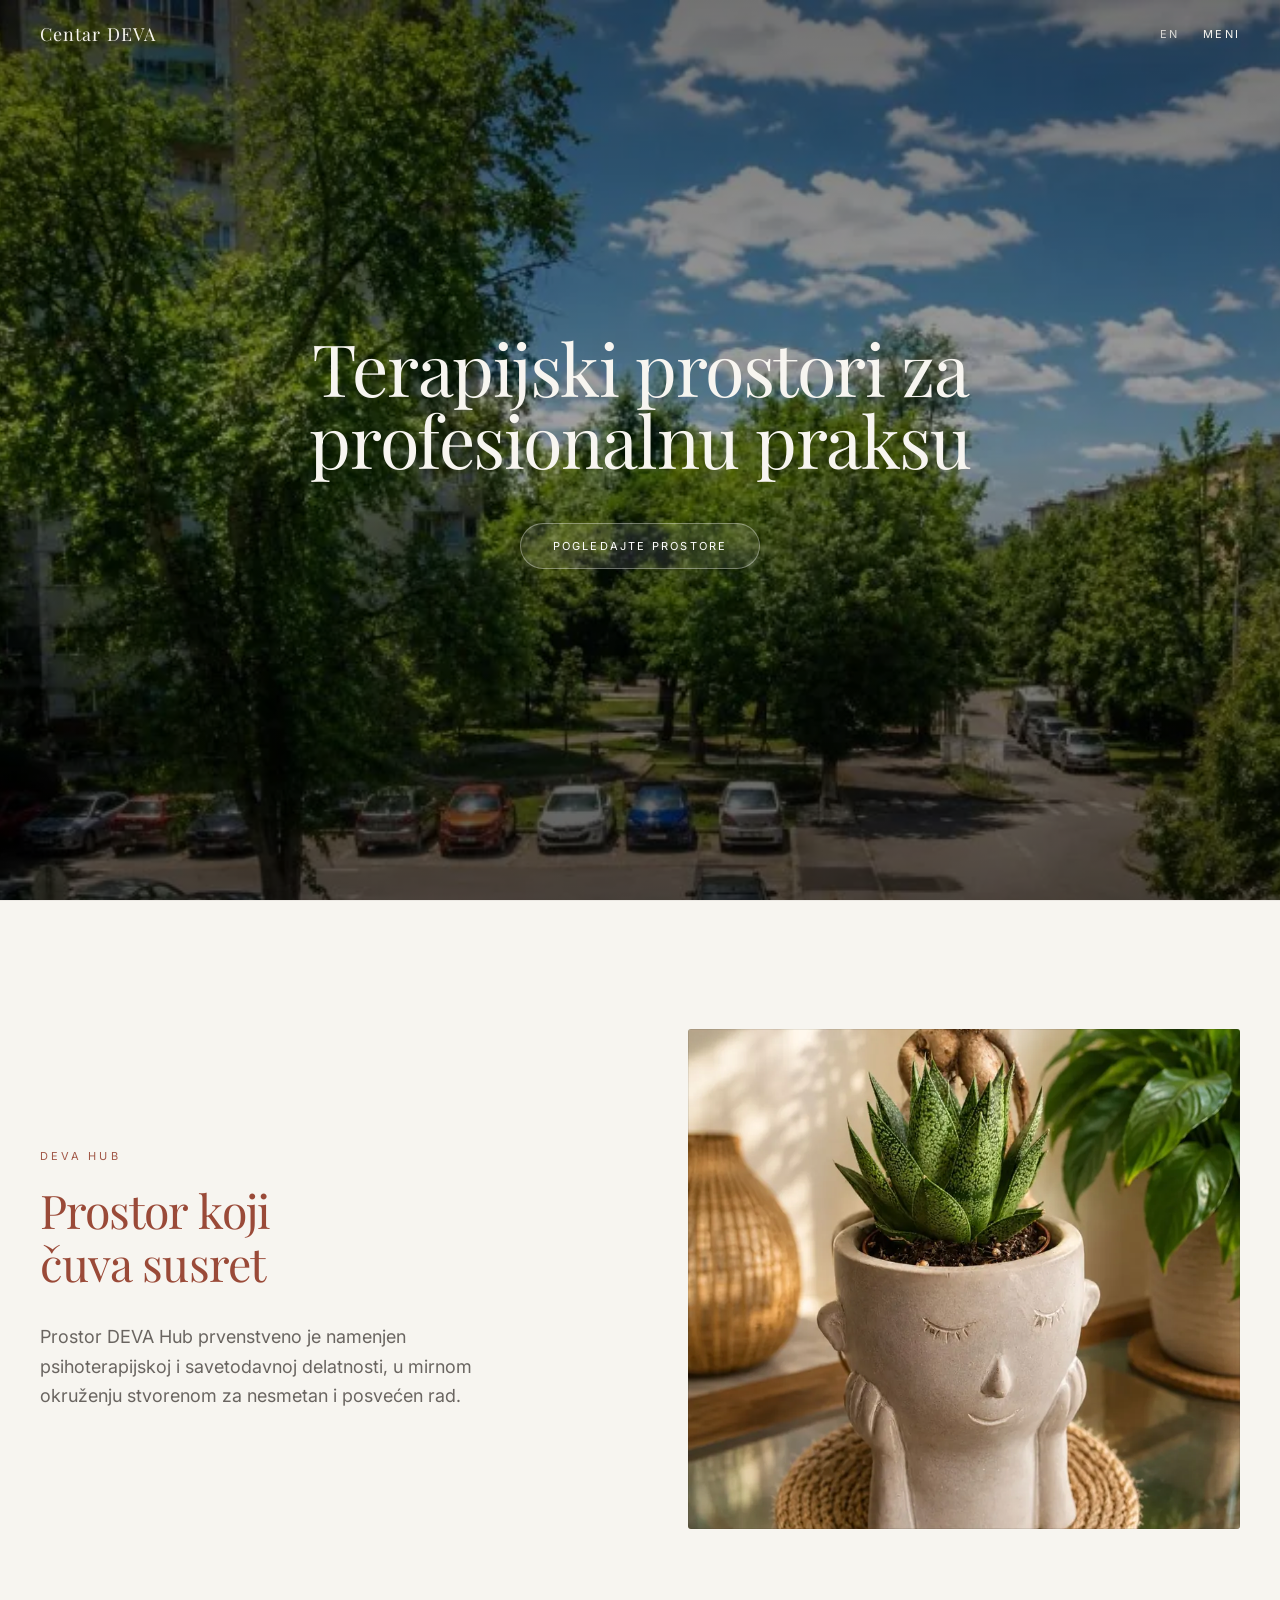
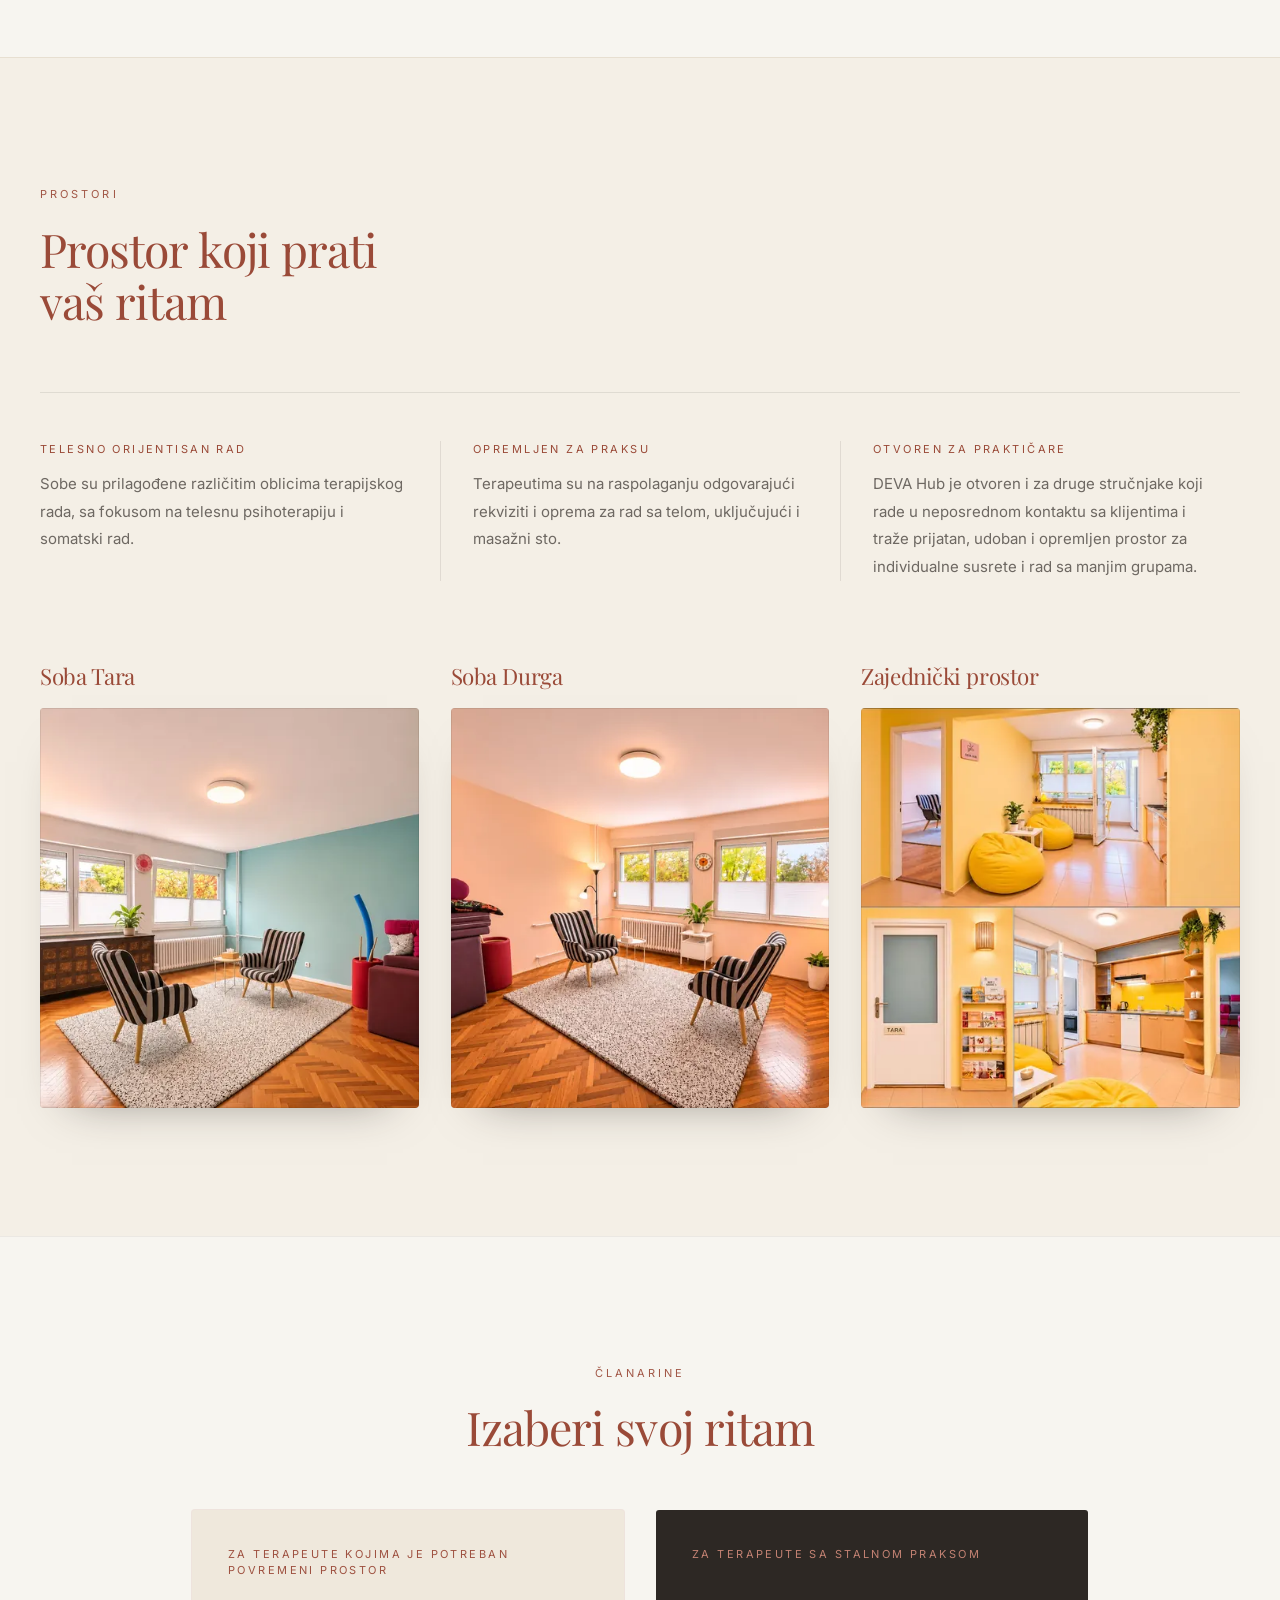
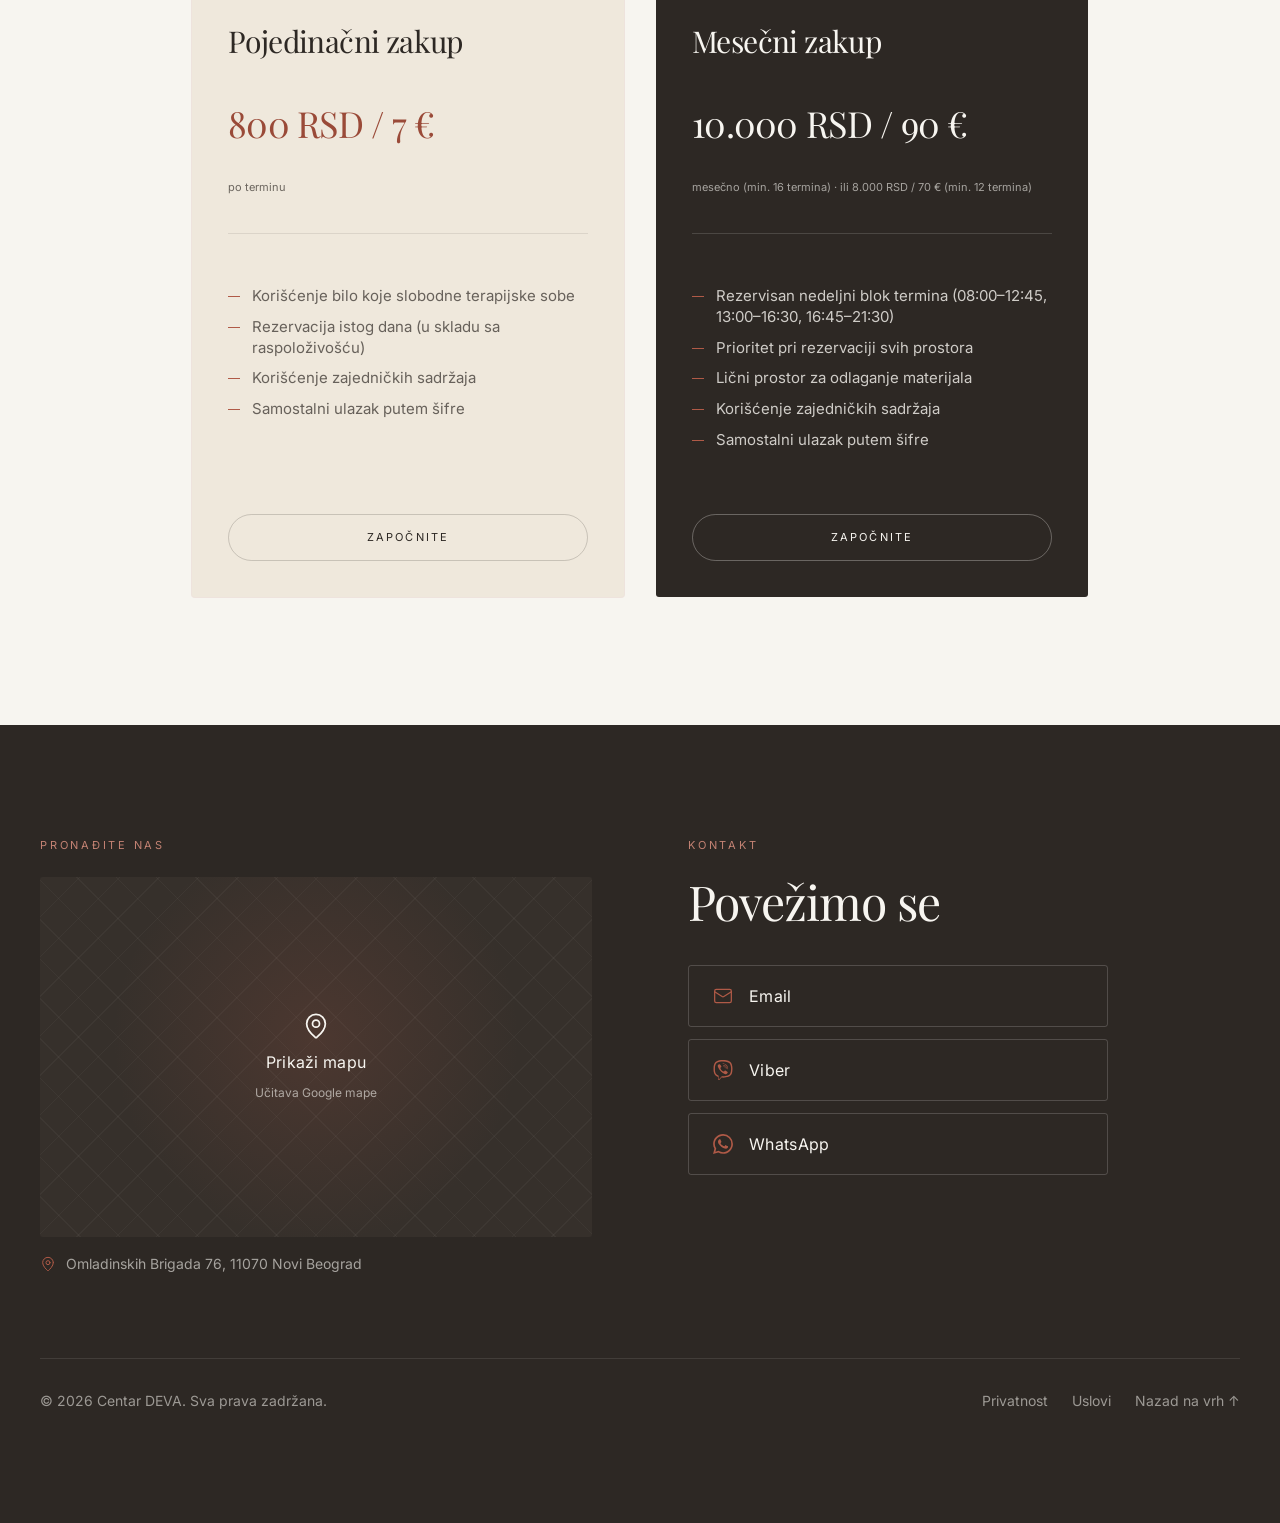
==== commit adabda04: "Sync from devacentar-private/public/website/ @ 04d9918" ====
--- a/index.html
+++ b/index.html
@@ -1,16 +1,16 @@
 <!DOCTYPE html>
 <!-- GENERATED by tools/build-website.mjs. The root forwards to rs/ (Serbian, the default language). -->
-<html lang="sr">
+<html lang="sr-Latn">
 <head>
 <meta charset="utf-8">
 <meta name="viewport" content="width=device-width, initial-scale=1.0">
 <title>DEVA Hub</title>
-<link rel="canonical" href="https://2-human.github.io/devacentar-public-website/rs/">
-<link rel="alternate" hreflang="sr" href="https://2-human.github.io/devacentar-public-website/rs/">
-<link rel="alternate" hreflang="en" href="https://2-human.github.io/devacentar-public-website/en/">
-<link rel="alternate" hreflang="x-default" href="https://2-human.github.io/devacentar-public-website/rs/">
+<link rel="canonical" href="https://centardeva.com/rs/">
+<link rel="alternate" hreflang="sr" href="https://centardeva.com/rs/">
+<link rel="alternate" hreflang="en" href="https://centardeva.com/en/">
+<link rel="alternate" hreflang="x-default" href="https://centardeva.com/rs/">
 <meta http-equiv="refresh" content="0; url=rs/">
-<script>(function () { var h = { "#spaces": "prostori/", "#membership": "clanarine/", "#contact": "kontakt/" }[location.hash] || ""; location.replace("rs/" + h); })();</script>
+<script>(function () { var h = {"#spaces":"#spaces","#membership":"#membership","#contact":"#contact"}[location.hash] || ""; location.replace("rs/" + h); })();</script>
 </head>
 <body><p><a href="rs/">Centar DEVA · DEVA Hub</a> · <a href="en/">English</a></p></body>
 </html>
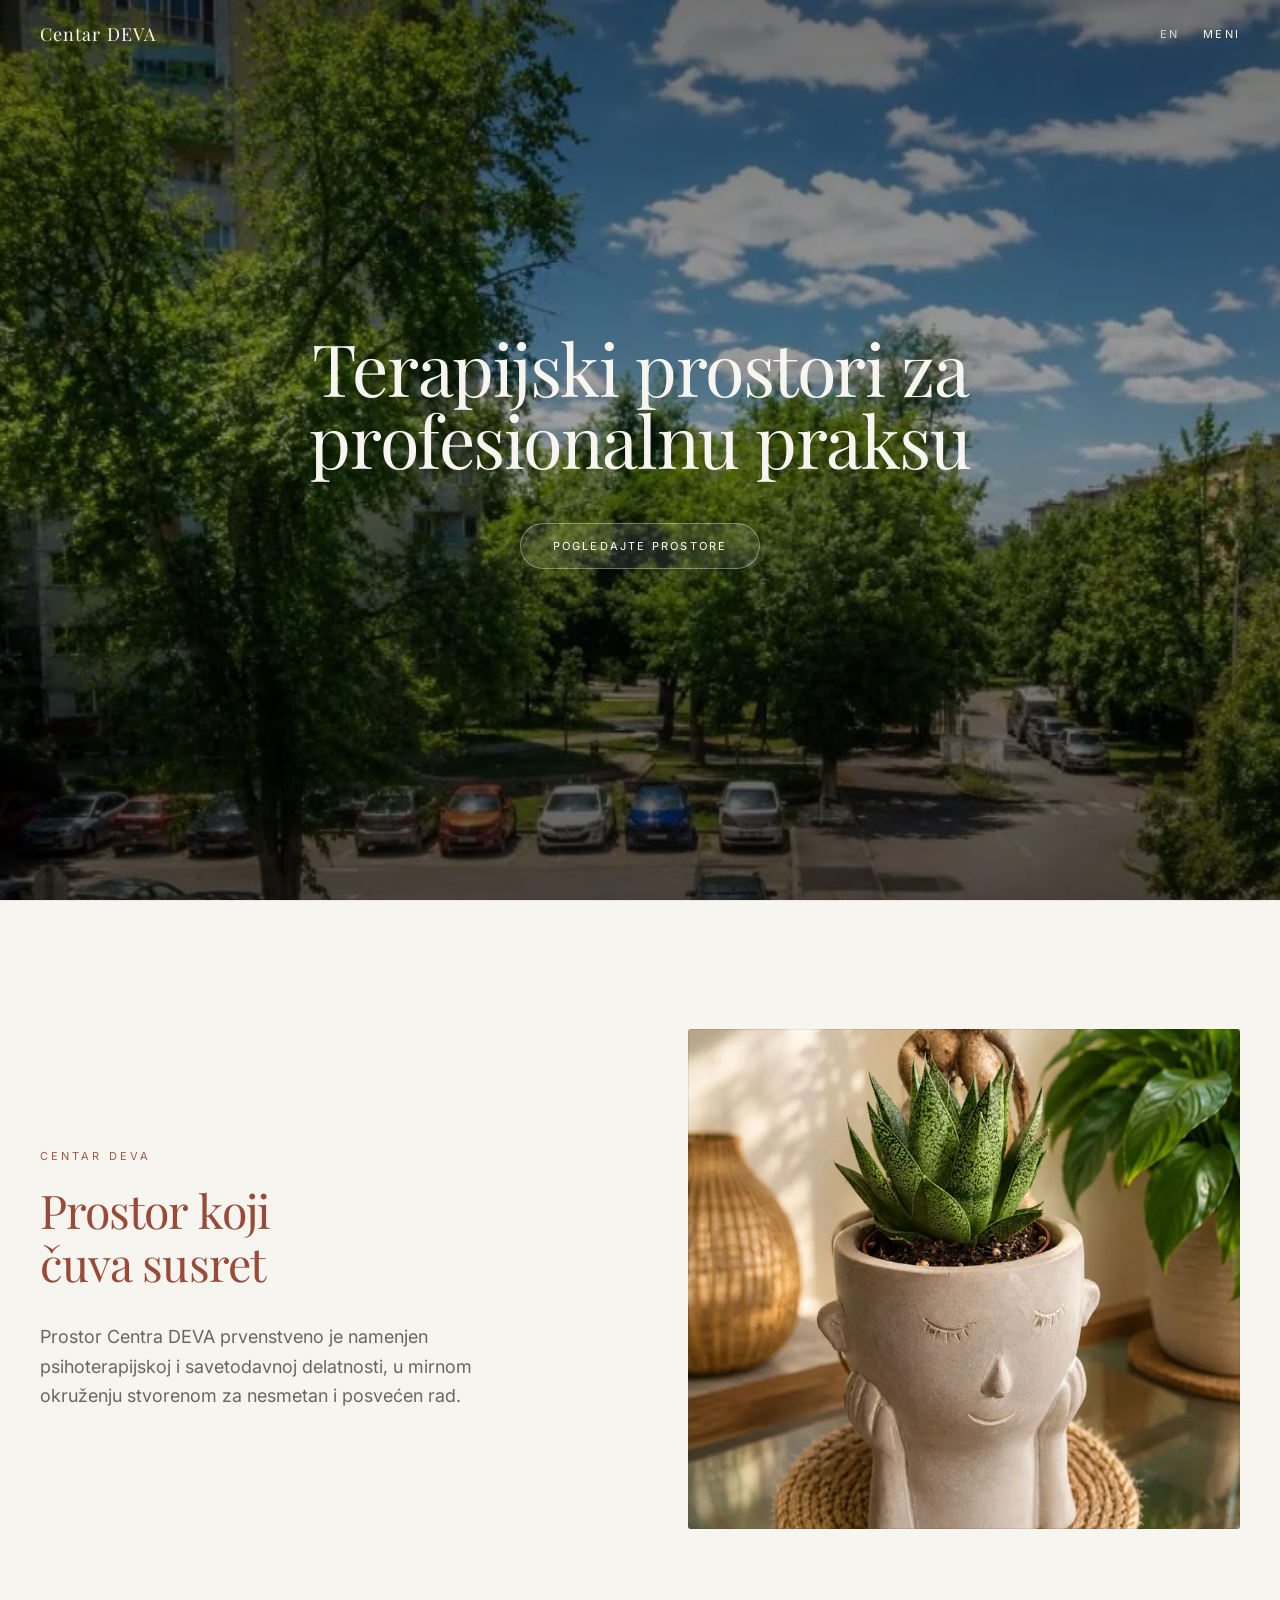
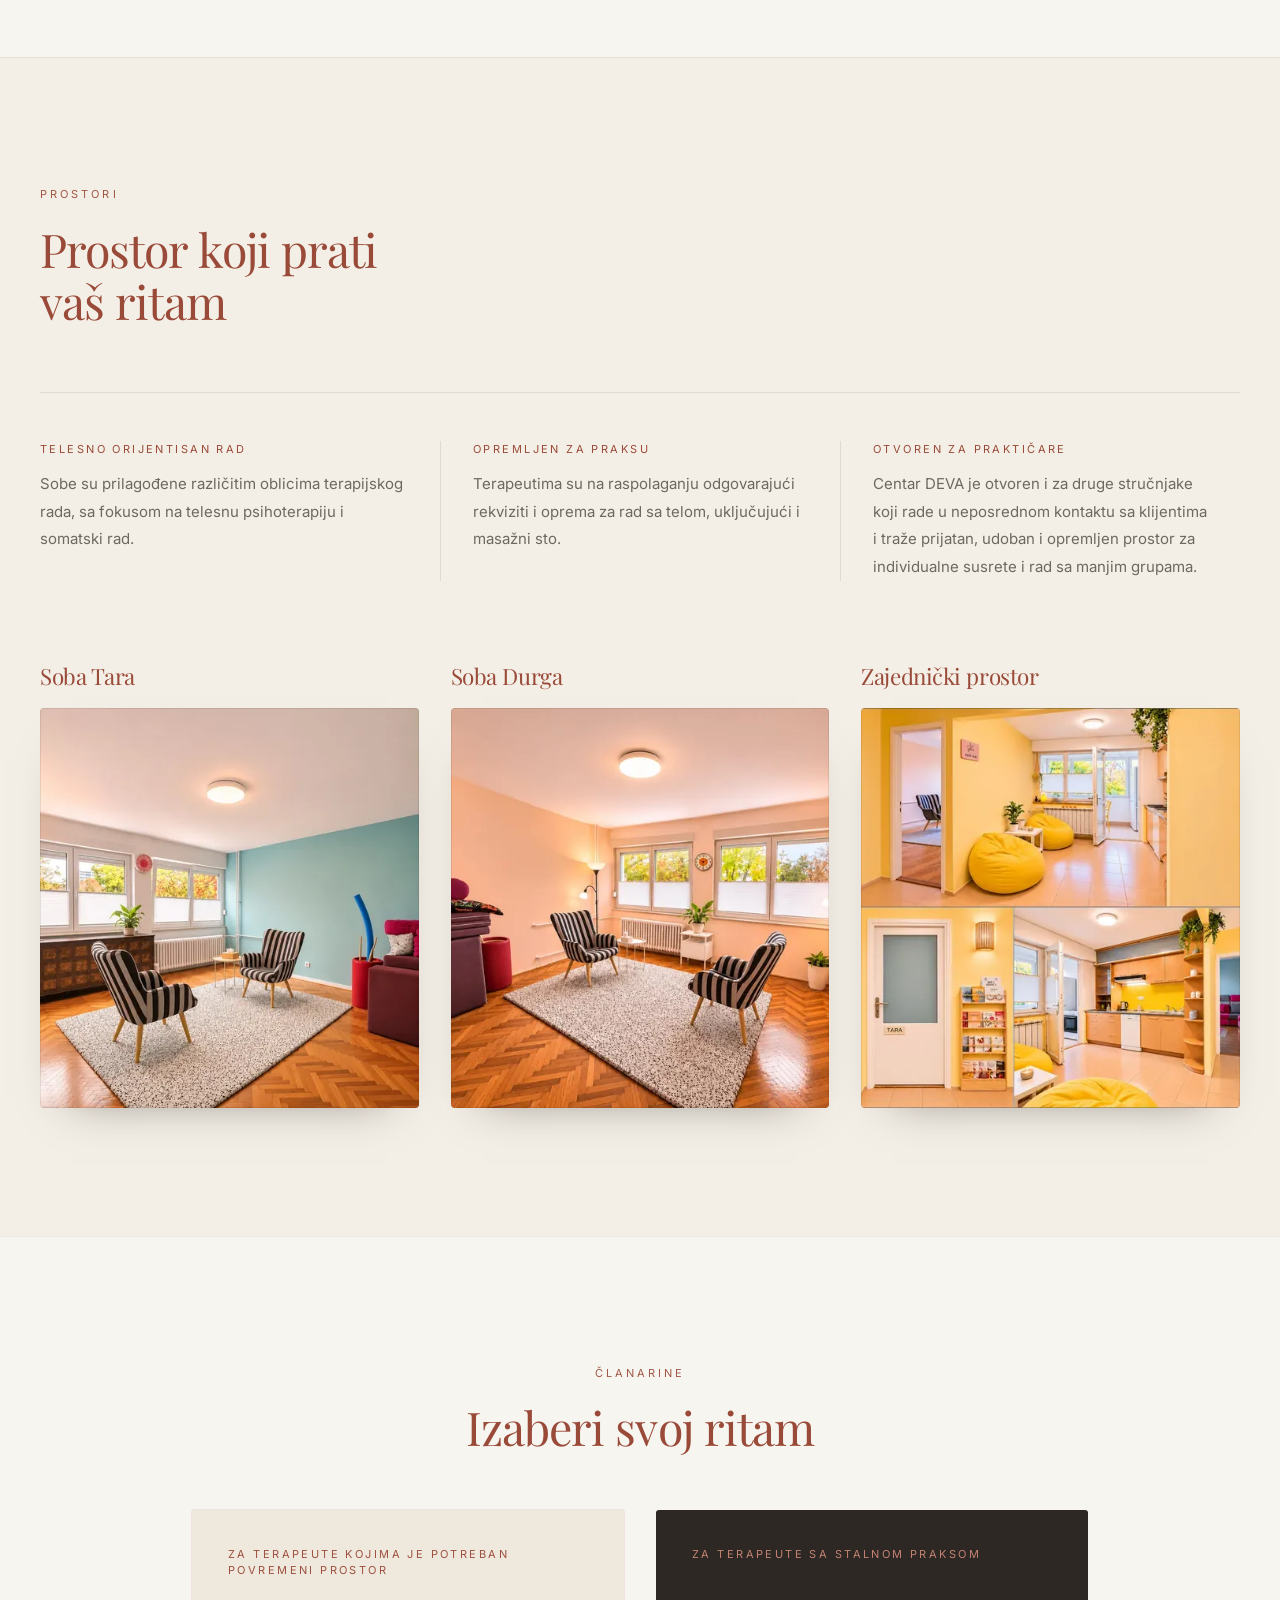
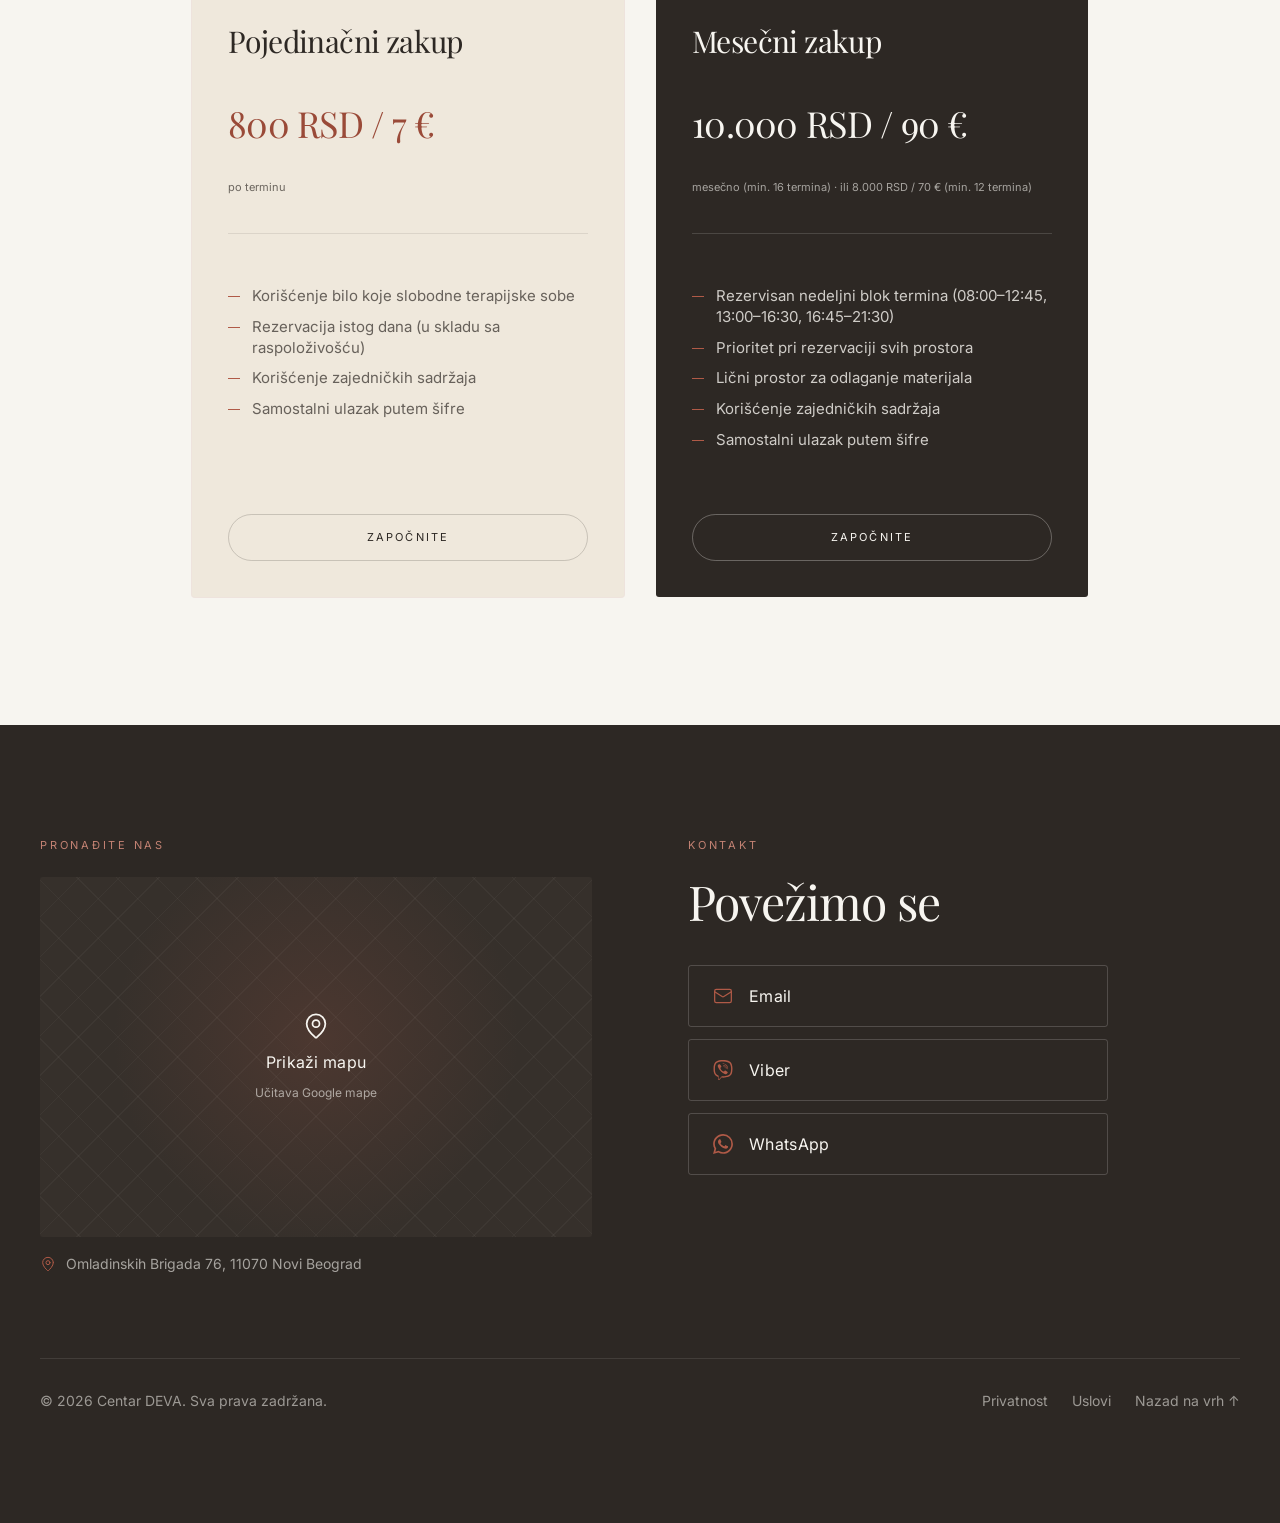
==== commit 03fd798d: "Sync from devacentar-private/public/website/ @ 6c48529" ====
--- a/index.html
+++ b/index.html
@@ -4,7 +4,7 @@
 <head>
 <meta charset="utf-8">
 <meta name="viewport" content="width=device-width, initial-scale=1.0">
-<title>DEVA Hub</title>
+<title>Centar DEVA</title>
 <link rel="canonical" href="https://centardeva.com/rs/">
 <link rel="alternate" hreflang="sr" href="https://centardeva.com/rs/">
 <link rel="alternate" hreflang="en" href="https://centardeva.com/en/">
@@ -12,5 +12,5 @@
 <meta http-equiv="refresh" content="0; url=rs/">
 <script>(function () { var h = {"#spaces":"#spaces","#membership":"#membership","#contact":"#contact"}[location.hash] || ""; location.replace("rs/" + h); })();</script>
 </head>
-<body><p><a href="rs/">Centar DEVA · DEVA Hub</a> · <a href="en/">English</a></p></body>
+<body><p><a href="rs/">Centar DEVA</a> · <a href="en/">English</a></p></body>
 </html>
